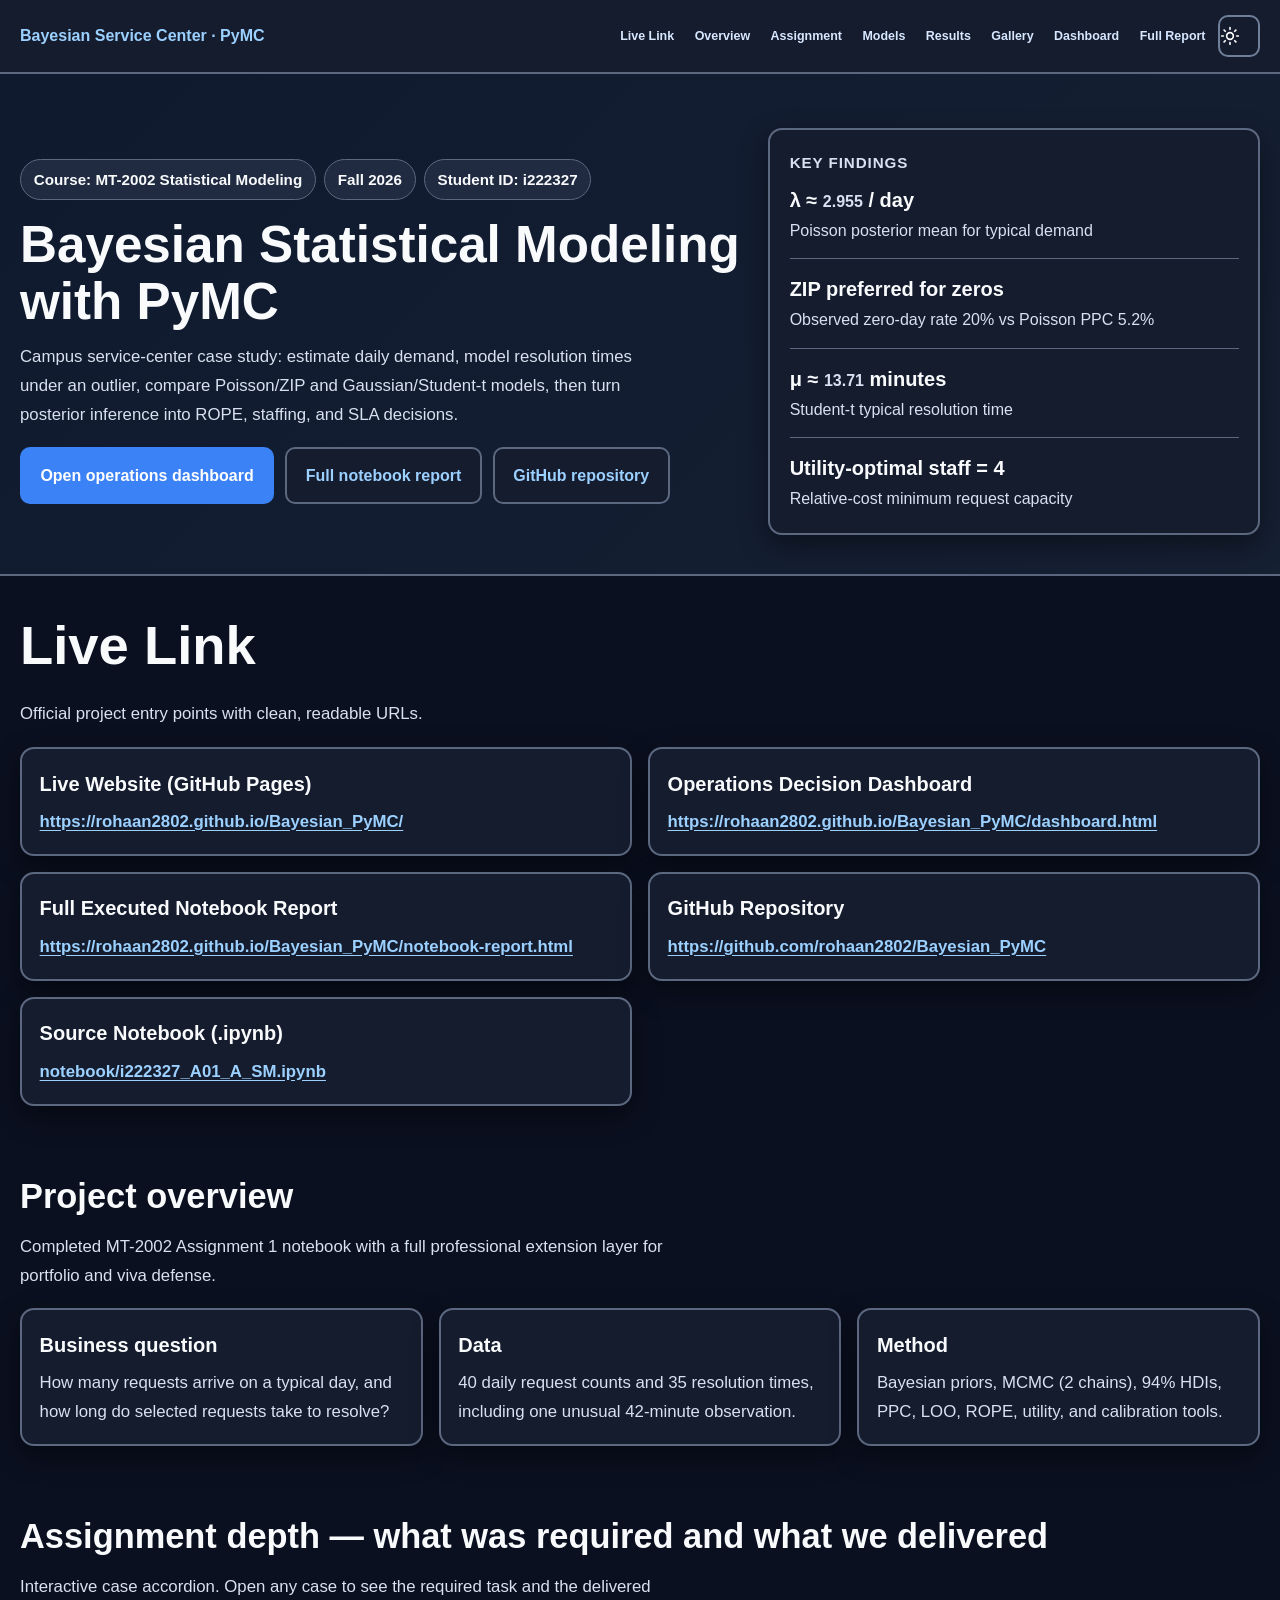
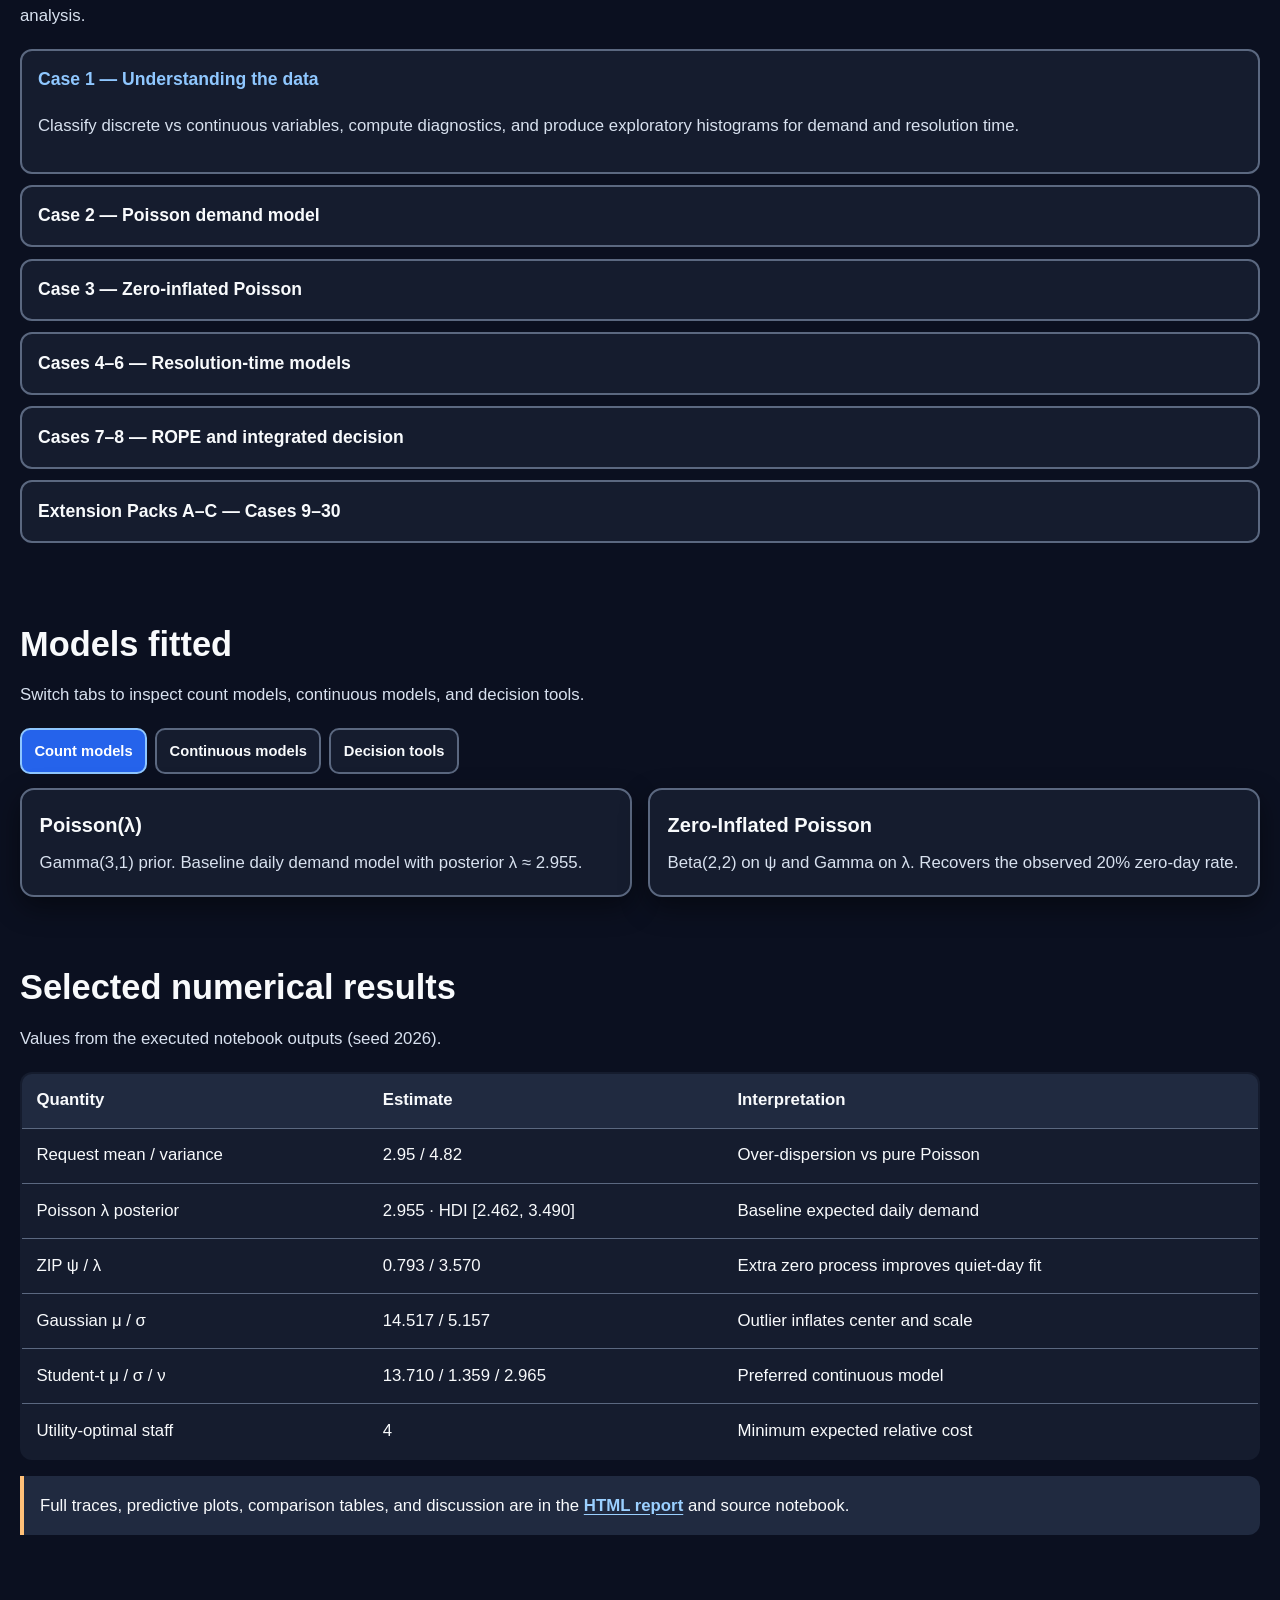
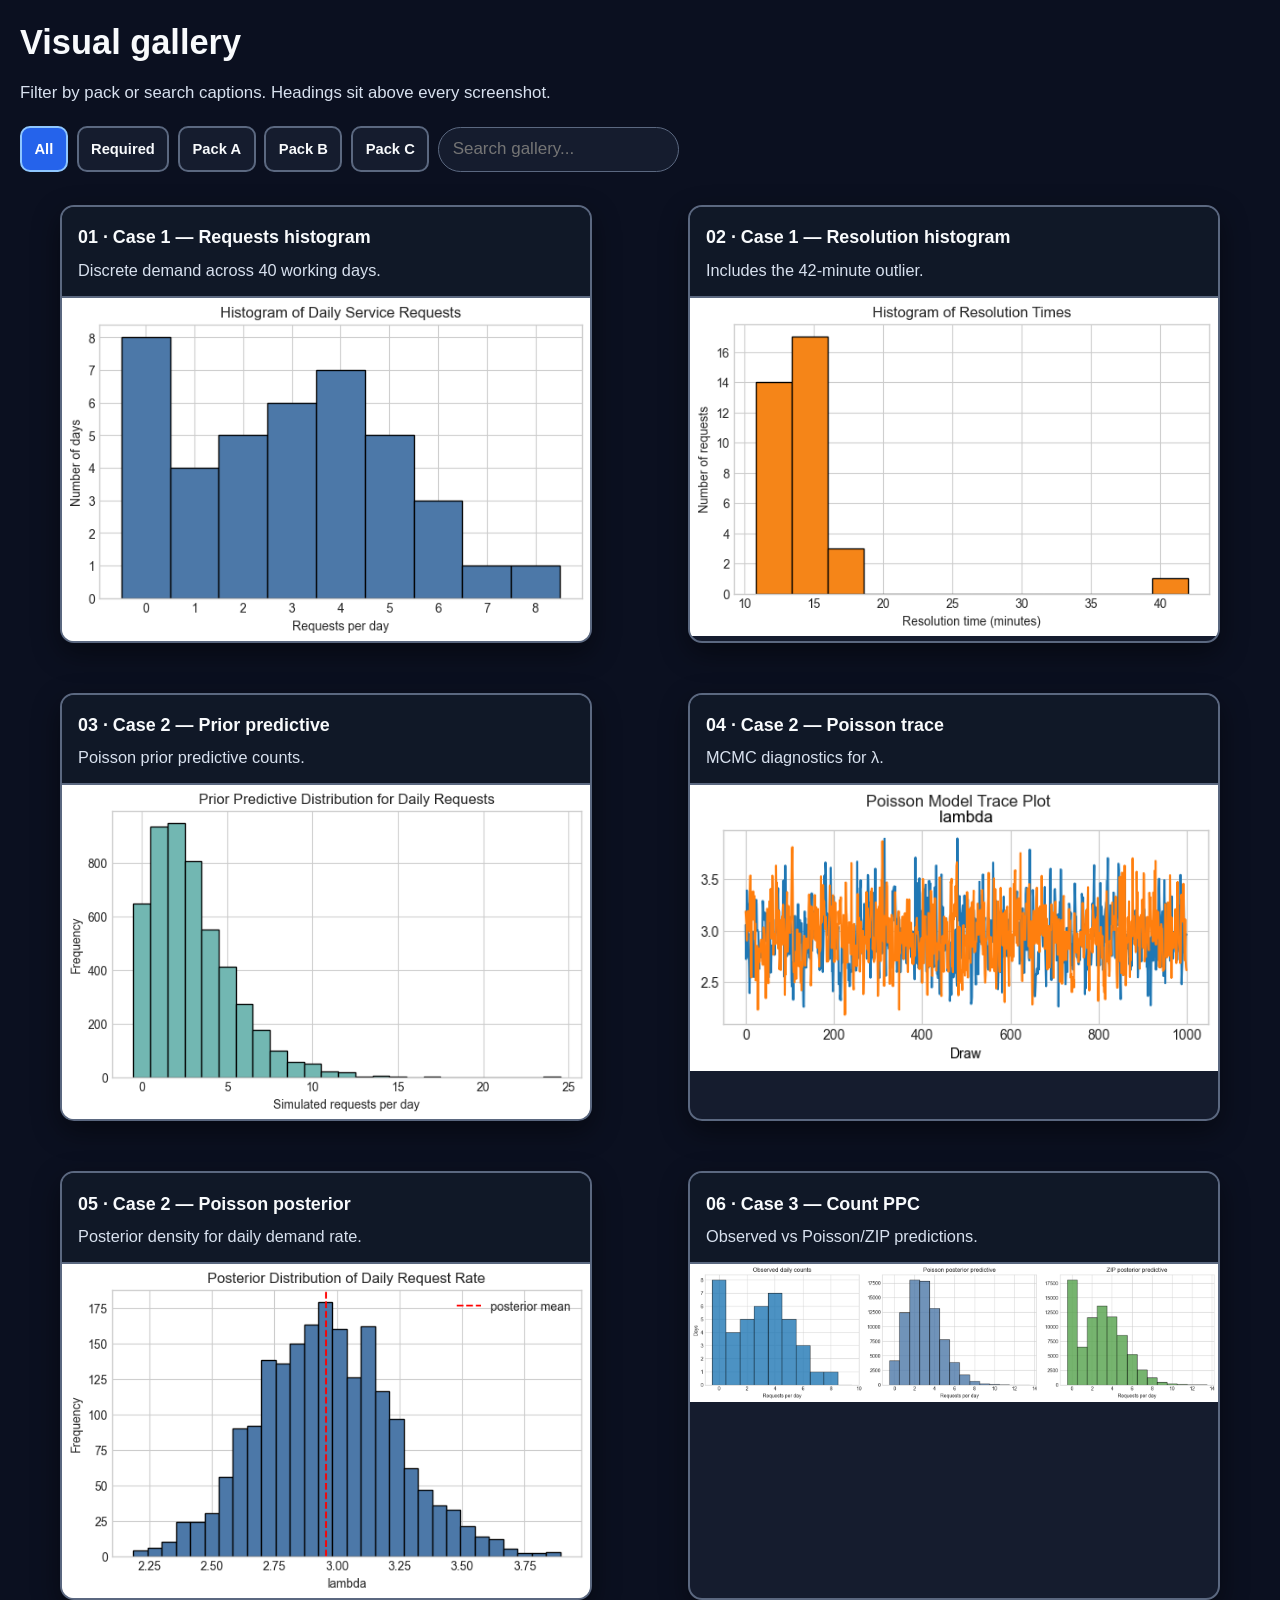
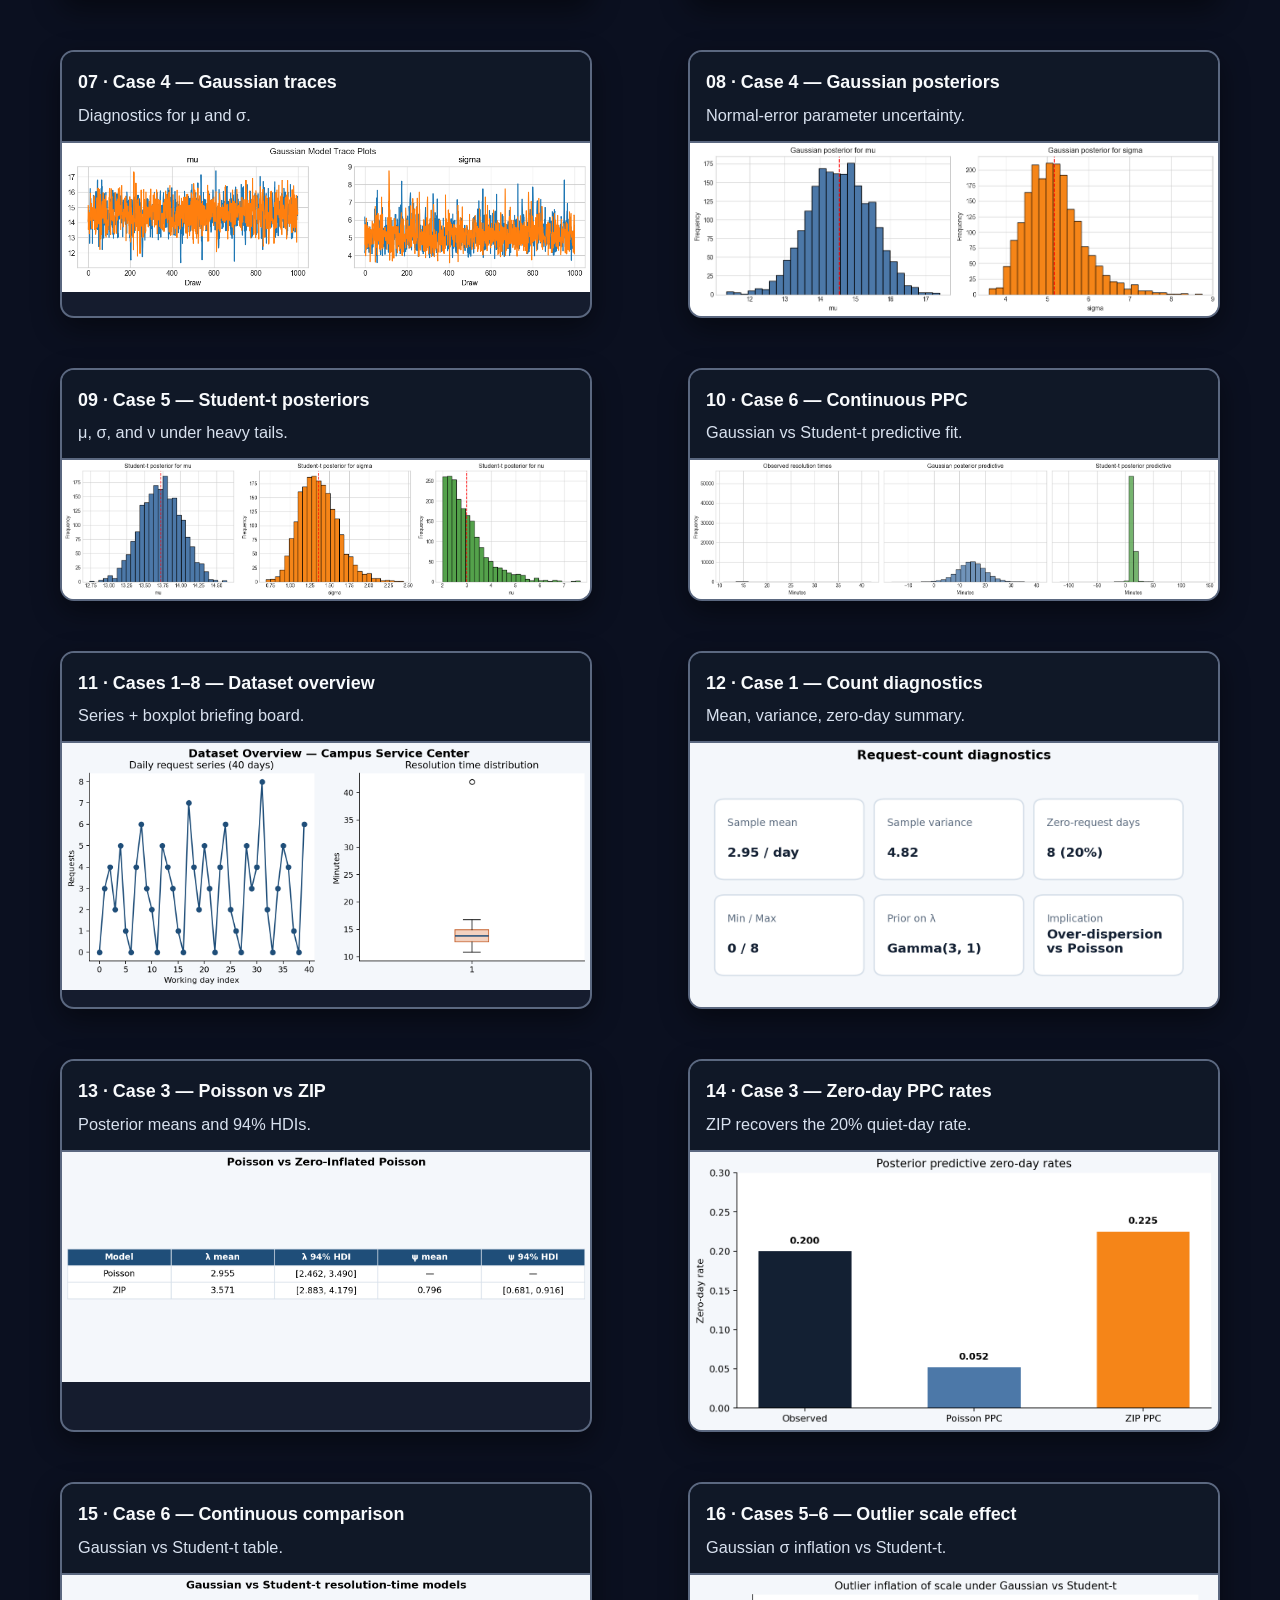
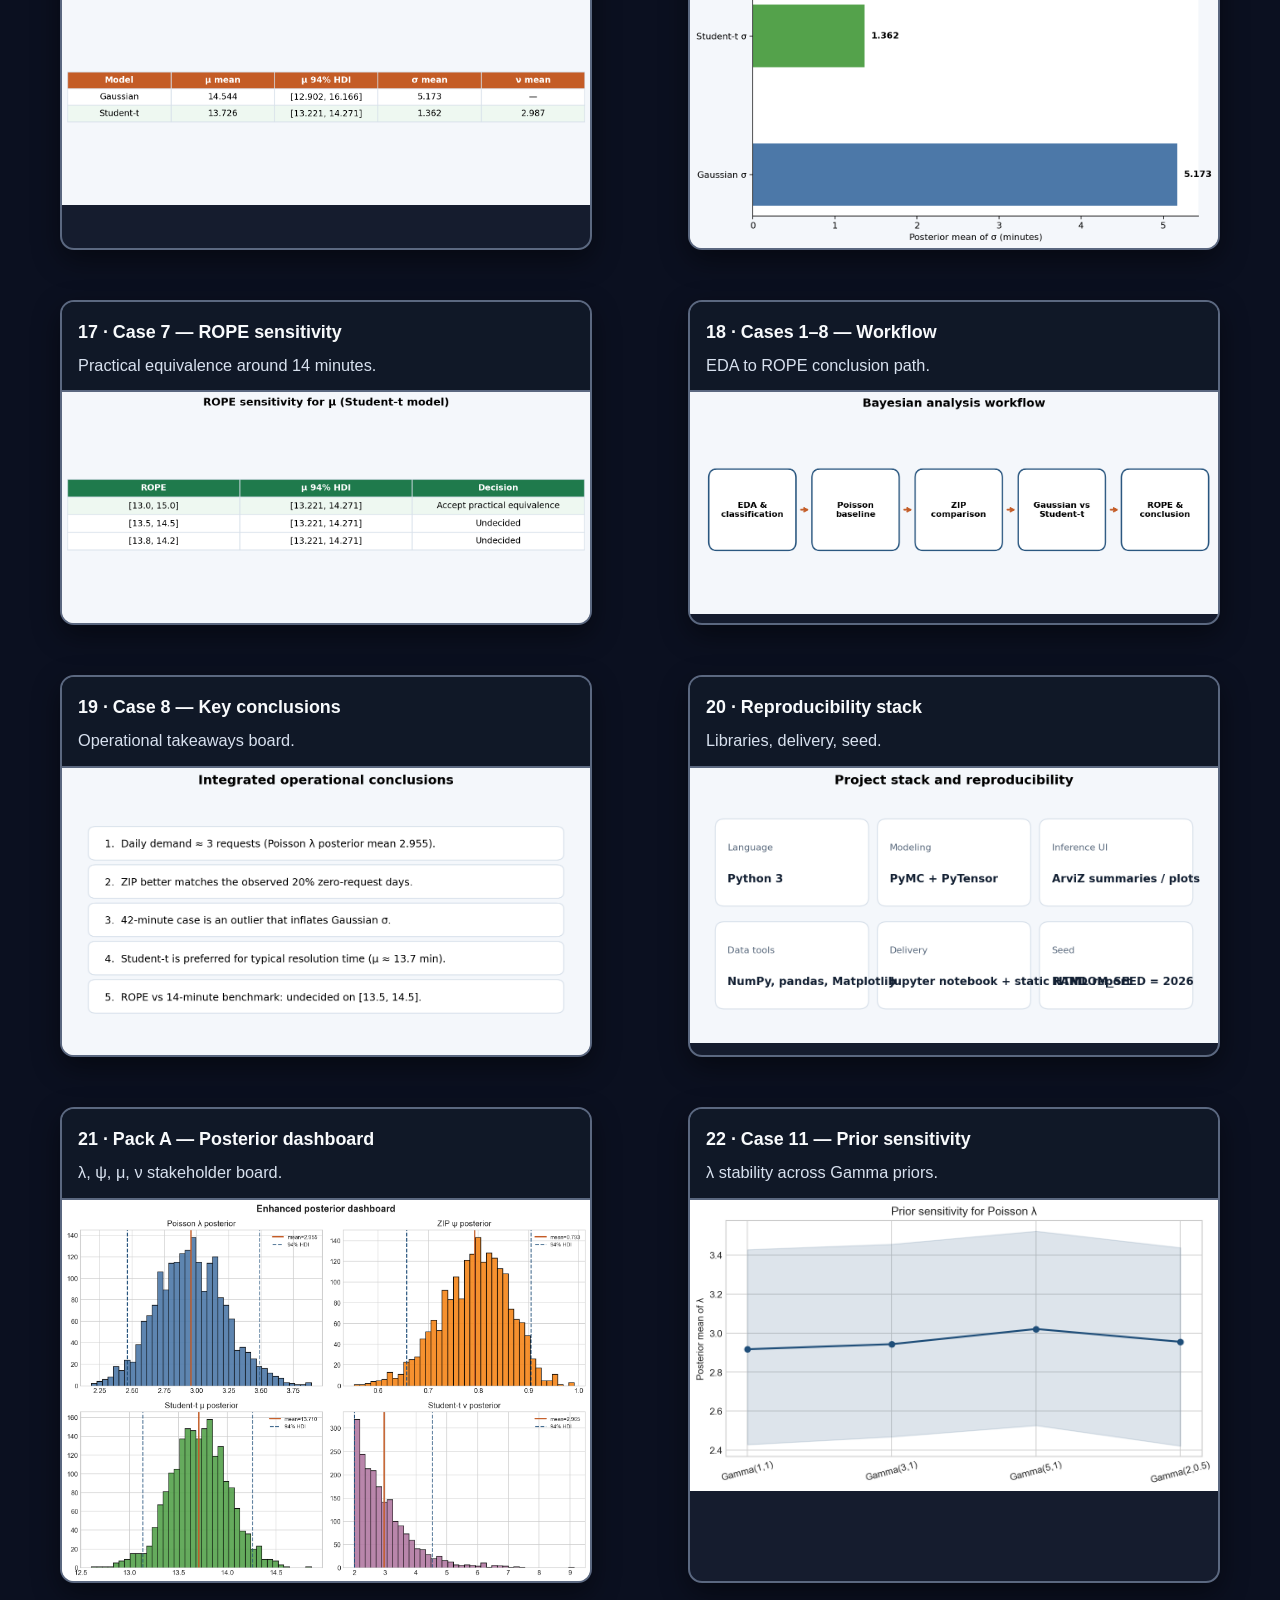
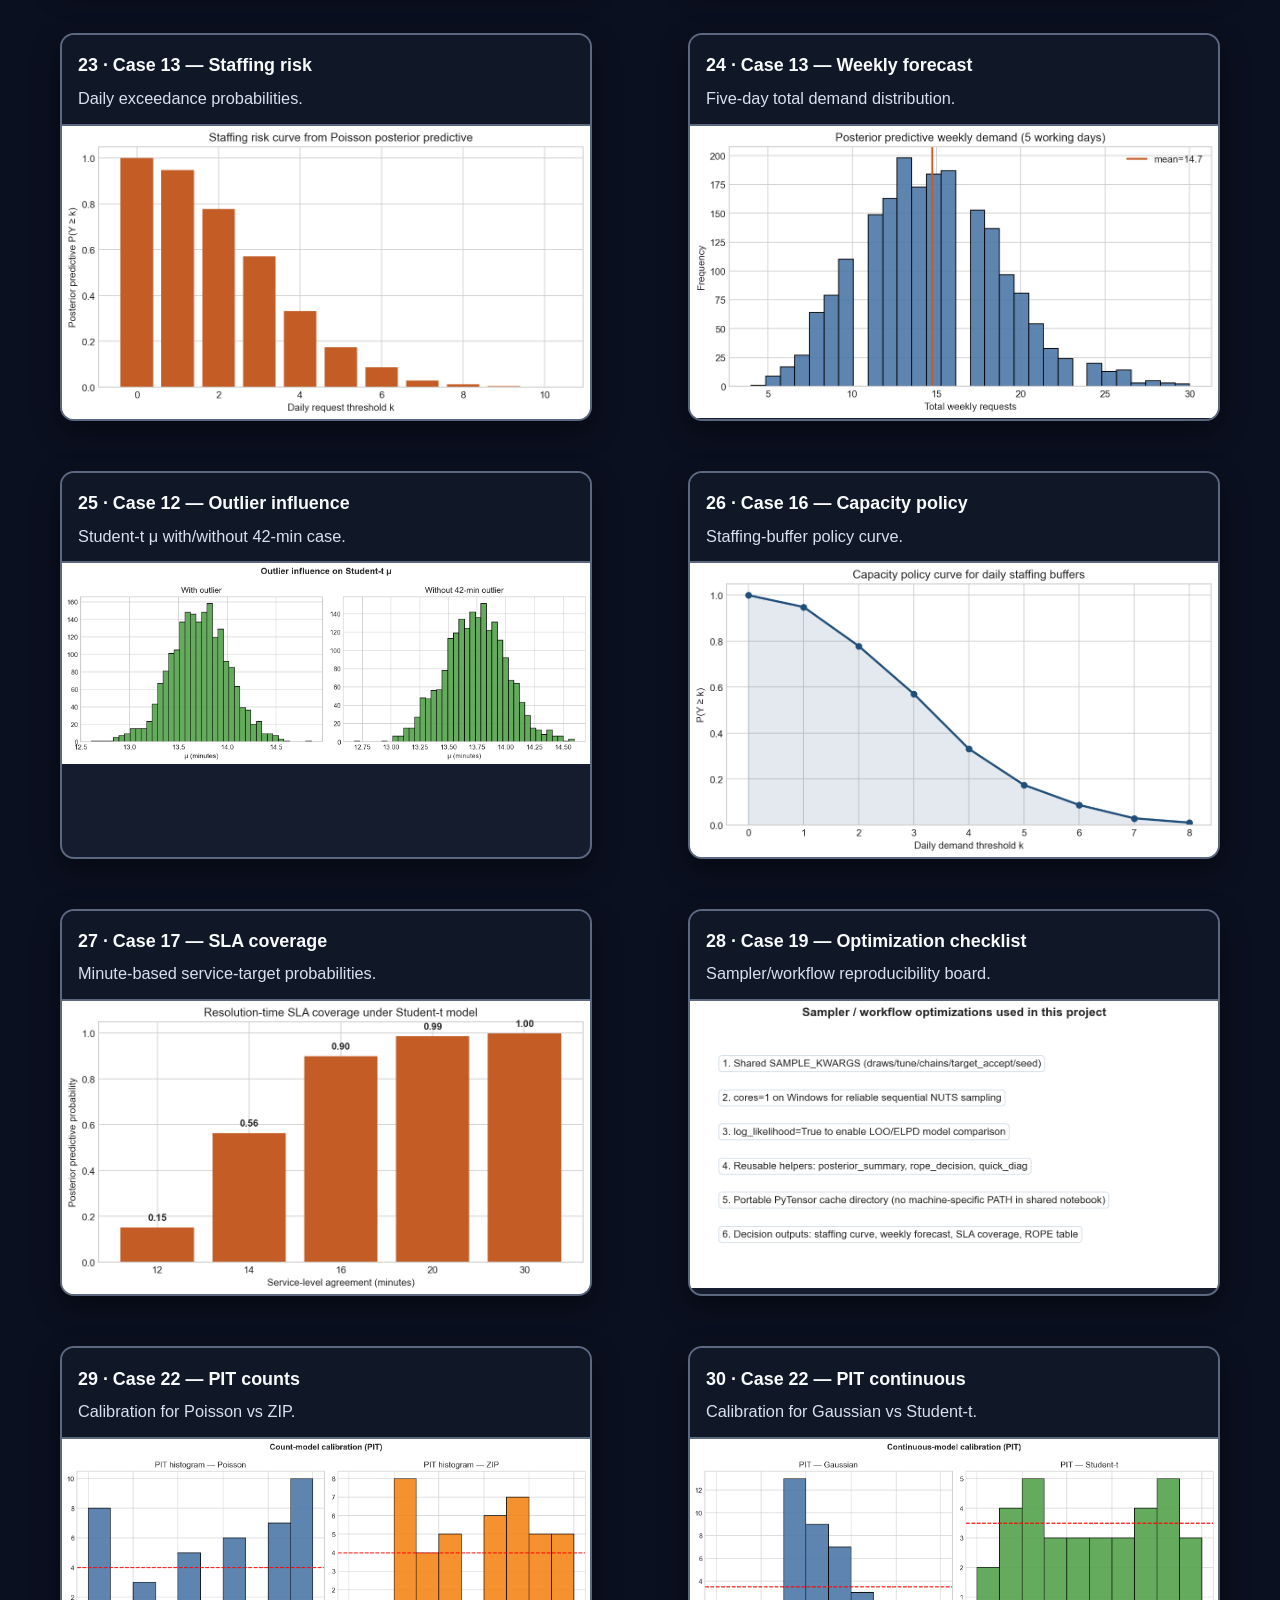
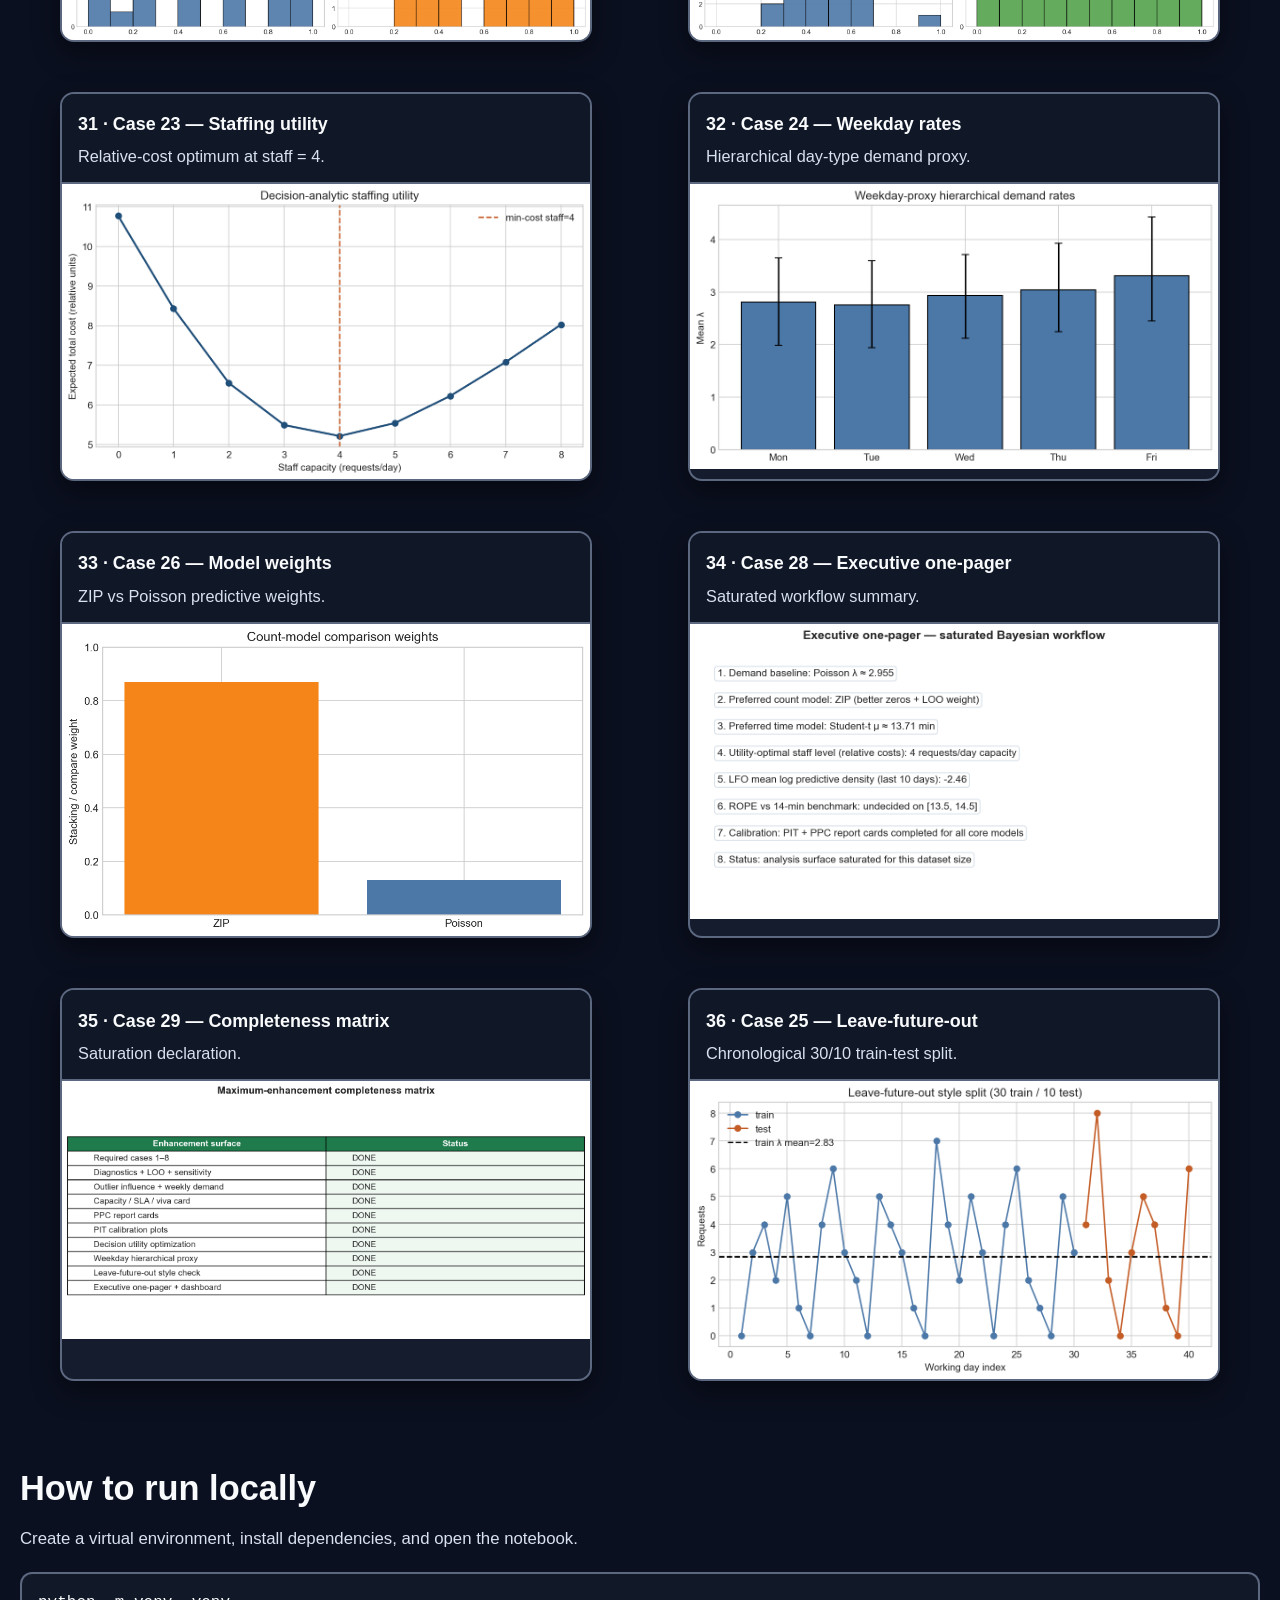
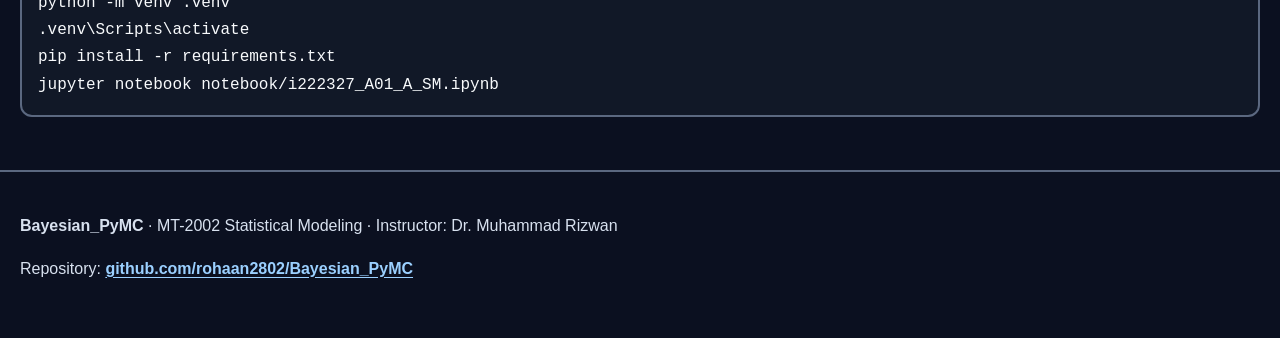
==== index.html @ 3bdfcaac "Make navigation responsive with icon theme toggle" ====
<!DOCTYPE html>
<html lang="en" data-theme="dark">
<head>
  <meta charset="UTF-8">
  <meta name="viewport" content="width=device-width, initial-scale=1">
  <title>Bayesian Campus Service Center Analysis | PyMC</title>
  <meta name="description" content="MT-2002 Assignment 1: Bayesian demand and resolution-time analysis for a campus service center using PyMC.">
  <link rel="stylesheet" href="assets/css/theme.css?v=7">
</head>
<body>
  <header class="topbar">
    <div class="wrap">
      <a class="brand" href="#top">Bayesian Service Center · PyMC</a>
      <nav class="nav" aria-label="Primary">
        <a href="#live-link">Live Link</a>
        <a href="#overview">Overview</a>
        <a href="#assignment">Assignment</a>
        <a href="#models">Models</a>
        <a href="#results">Results</a>
        <a href="#gallery">Gallery</a>
        <a href="dashboard.html">Dashboard</a>
        <a href="notebook-report.html">Full Report</a>
        <button class="theme-btn theme-icon-btn" type="button" data-theme-toggle aria-label="Switch theme" title="Switch theme" aria-pressed="false">
          <svg class="theme-icon theme-icon-sun" viewBox="0 0 24 24" aria-hidden="true"><circle cx="12" cy="12" r="4"></circle><path d="M12 2v2"></path><path d="M12 20v2"></path><path d="m4.93 4.93 1.41 1.41"></path><path d="m17.66 17.66 1.41 1.41"></path><path d="M2 12h2"></path><path d="M20 12h2"></path><path d="m6.34 17.66-1.41 1.41"></path><path d="m19.07 4.93-1.41 1.41"></path></svg>
          <svg class="theme-icon theme-icon-moon" viewBox="0 0 24 24" aria-hidden="true"><path d="M20.99 12.74A8.5 8.5 0 1 1 11.26 3.01 6.5 6.5 0 0 0 20.99 12.74Z"></path></svg>
        </button>
      </nav>
    </div>
  </header>

  <main id="top">
    <section class="hero">
      <div class="wrap hero-grid">
        <div class="reveal">
          <div class="kicker">
            <span class="chip">Course: MT-2002 Statistical Modeling</span>
            <span class="chip">Fall 2026</span>
            <span class="chip">Student ID: i222327</span>
          </div>
          <h1>Bayesian Statistical Modeling with PyMC</h1>
          <p class="lede">
            Campus service-center case study: estimate daily demand, model resolution times under an outlier,
            compare Poisson/ZIP and Gaussian/Student-t models, then turn posterior inference into ROPE,
            staffing, and SLA decisions.
          </p>
          <div class="actions">
            <a class="btn btn-primary" href="dashboard.html">Open operations dashboard</a>
            <a class="btn btn-secondary" href="notebook-report.html">Full notebook report</a>
            <a class="btn btn-secondary" href="https://github.com/rohaan2802/Bayesian_PyMC">GitHub repository</a>
          </div>
        </div>
        <aside class="panel float reveal" aria-label="Key findings">
          <h2 class="h3" style="text-transform:uppercase;letter-spacing:.06em;color:var(--muted);font-size:.95rem">Key findings</h2>
          <ul class="stat-list">
            <li><strong>λ ≈ <span data-count="2.955" data-decimals="3">2.955</span> / day</strong><span>Poisson posterior mean for typical demand</span></li>
            <li><strong>ZIP preferred for zeros</strong><span>Observed zero-day rate 20% vs Poisson PPC 5.2%</span></li>
            <li><strong>μ ≈ <span data-count="13.71" data-decimals="2">13.71</span> minutes</strong><span>Student-t typical resolution time</span></li>
            <li><strong>Utility-optimal staff = 4</strong><span>Relative-cost minimum request capacity</span></li>
          </ul>
        </aside>
      </div>
    </section>

    <section id="live-link">
      <div class="wrap reveal">
        <h2 style="font-size:clamp(2.4rem,5vw,3.4rem)">Live Link</h2>
        <p class="section-lead">Official project entry points with clean, readable URLs.</p>
        <div class="grid-2">
          <article class="card">
            <h3>Live Website (GitHub Pages)</h3>
            <p><a href="https://rohaan2802.github.io/Bayesian_PyMC/">https://rohaan2802.github.io/Bayesian_PyMC/</a></p>
          </article>
          <article class="card">
            <h3>Operations Decision Dashboard</h3>
            <p><a href="https://rohaan2802.github.io/Bayesian_PyMC/dashboard.html">https://rohaan2802.github.io/Bayesian_PyMC/dashboard.html</a></p>
          </article>
          <article class="card">
            <h3>Full Executed Notebook Report</h3>
            <p><a href="https://rohaan2802.github.io/Bayesian_PyMC/notebook-report.html">https://rohaan2802.github.io/Bayesian_PyMC/notebook-report.html</a></p>
          </article>
          <article class="card">
            <h3>GitHub Repository</h3>
            <p><a href="https://github.com/rohaan2802/Bayesian_PyMC">https://github.com/rohaan2802/Bayesian_PyMC</a></p>
          </article>
          <article class="card">
            <h3>Source Notebook (.ipynb)</h3>
            <p><a href="https://github.com/rohaan2802/Bayesian_PyMC/blob/main/notebook/i222327_A01_A_SM.ipynb">notebook/i222327_A01_A_SM.ipynb</a></p>
          </article>
        </div>
      </div>
    </section>

    <section id="overview">
      <div class="wrap reveal">
        <h2>Project overview</h2>
        <p class="section-lead">Completed MT-2002 Assignment 1 notebook with a full professional extension layer for portfolio and viva defense.</p>
        <div class="grid-3">
          <article class="card"><h3>Business question</h3><p>How many requests arrive on a typical day, and how long do selected requests take to resolve?</p></article>
          <article class="card"><h3>Data</h3><p>40 daily request counts and 35 resolution times, including one unusual 42-minute observation.</p></article>
          <article class="card"><h3>Method</h3><p>Bayesian priors, MCMC (2 chains), 94% HDIs, PPC, LOO, ROPE, utility, and calibration tools.</p></article>
        </div>
      </div>
    </section>

    <section id="assignment">
      <div class="wrap reveal">
        <h2>Assignment depth — what was required and what we delivered</h2>
        <p class="section-lead">Interactive case accordion. Open any case to see the required task and the delivered analysis.</p>
        <div class="accordion">
          <details open>
            <summary>Case 1 — Understanding the data</summary>
            <p>Classify discrete vs continuous variables, compute diagnostics, and produce exploratory histograms for demand and resolution time.</p>
          </details>
          <details>
            <summary>Case 2 — Poisson demand model</summary>
            <p>Specify Gamma prior for λ, check prior predictive distribution, sample posterior, report mean and 94% HDI.</p>
          </details>
          <details>
            <summary>Case 3 — Zero-inflated Poisson</summary>
            <p>Test whether zero-request days need a separate process; compare Poisson vs ZIP with PPC zero-day rates.</p>
          </details>
          <details>
            <summary>Cases 4–6 — Resolution-time models</summary>
            <p>Fit Gaussian and Student-t models, compare parameters and predictive fit, explain outlier influence of the 42-minute case.</p>
          </details>
          <details>
            <summary>Cases 7–8 — ROPE and integrated decision</summary>
            <p>Compare μ against a 14-minute operational benchmark using ROPE rules, then write a management-facing conclusion.</p>
          </details>
          <details>
            <summary>Extension Packs A–C — Cases 9–30</summary>
            <p>Diagnostics, LOO, sensitivity, influence, staffing/SLA tools, PIT calibration, utility optimization, hierarchical weekday proxy, leave-future-out check, and saturation board.</p>
          </details>
        </div>
      </div>
    </section>

    <section id="models">
      <div class="wrap reveal" data-tabs>
        <h2>Models fitted</h2>
        <p class="section-lead">Switch tabs to inspect count models, continuous models, and decision tools.</p>
        <div class="tabs">
          <button class="chip-btn active" type="button" data-tab="count">Count models</button>
          <button class="chip-btn" type="button" data-tab="cont">Continuous models</button>
          <button class="chip-btn" type="button" data-tab="decision">Decision tools</button>
        </div>
        <div class="tab-panel active" data-tab-panel="count">
          <div class="grid-2">
            <article class="card"><h3>Poisson(λ)</h3><p>Gamma(3,1) prior. Baseline daily demand model with posterior λ ≈ 2.955.</p></article>
            <article class="card"><h3>Zero-Inflated Poisson</h3><p>Beta(2,2) on ψ and Gamma on λ. Recovers the observed 20% zero-day rate.</p></article>
          </div>
        </div>
        <div class="tab-panel" data-tab-panel="cont">
          <div class="grid-2">
            <article class="card"><h3>Gaussian</h3><p>Sensitive to the 42-minute outlier; σ inflates to about 5.2 minutes.</p></article>
            <article class="card"><h3>Student-t</h3><p>Preferred model for typical time: μ ≈ 13.71, σ ≈ 1.36, ν ≈ 2.97.</p></article>
          </div>
        </div>
        <div class="tab-panel" data-tab-panel="decision">
          <div class="grid-2">
            <article class="card"><h3>ROPE</h3><p>Against 14 minutes, default ROPE [13.5, 14.5] remains undecided.</p></article>
            <article class="card"><h3>Utility & SLA</h3><p>Staff optimum = 4 under relative costs; SLA coverage curves for 12–30 minutes.</p></article>
          </div>
        </div>
      </div>
    </section>

    <section id="results">
      <div class="wrap reveal">
        <h2>Selected numerical results</h2>
        <p class="section-lead">Values from the executed notebook outputs (seed 2026).</p>
        <div style="overflow-x:auto">
          <table>
            <thead>
              <tr><th>Quantity</th><th>Estimate</th><th>Interpretation</th></tr>
            </thead>
            <tbody>
              <tr><td>Request mean / variance</td><td>2.95 / 4.82</td><td>Over-dispersion vs pure Poisson</td></tr>
              <tr><td>Poisson λ posterior</td><td>2.955 · HDI [2.462, 3.490]</td><td>Baseline expected daily demand</td></tr>
              <tr><td>ZIP ψ / λ</td><td>0.793 / 3.570</td><td>Extra zero process improves quiet-day fit</td></tr>
              <tr><td>Gaussian μ / σ</td><td>14.517 / 5.157</td><td>Outlier inflates center and scale</td></tr>
              <tr><td>Student-t μ / σ / ν</td><td>13.710 / 1.359 / 2.965</td><td>Preferred continuous model</td></tr>
              <tr><td>Utility-optimal staff</td><td>4</td><td>Minimum expected relative cost</td></tr>
            </tbody>
          </table>
        </div>
        <p class="note" style="margin-top:1rem">Full traces, predictive plots, comparison tables, and discussion are in the <a href="notebook-report.html">HTML report</a> and source notebook.</p>
      </div>
    </section>

    <section id="gallery">
      <div class="wrap reveal">
        <h2>Visual gallery</h2>
        <p class="section-lead">Filter by pack or search captions. Headings sit above every screenshot.</p>
        <div class="filters">
          <button class="chip-btn active" type="button" data-filter="all">All</button>
          <button class="chip-btn" type="button" data-filter="required">Required</button>
          <button class="chip-btn" type="button" data-filter="packa">Pack A</button>
          <button class="chip-btn" type="button" data-filter="packb">Pack B</button>
          <button class="chip-btn" type="button" data-filter="packc">Pack C</button>
          <input data-gallery-search type="search" placeholder="Search gallery..." style="min-width:min(100%,220px);border:1px solid var(--line);border-radius:999px;padding:.45rem .85rem;background:var(--bg-elev);color:var(--ink);font:inherit">
        </div>
        <div class="grid-2" id="gallery-grid">
          <figure class="shot" data-pack="required"><figcaption><strong>01 · Case 1 — Requests histogram</strong>Discrete demand across 40 working days.</figcaption><img src="docs/screenshots/01-requests-histogram.png" alt="Requests histogram" loading="lazy"></figure>
          <figure class="shot" data-pack="required"><figcaption><strong>02 · Case 1 — Resolution histogram</strong>Includes the 42-minute outlier.</figcaption><img src="docs/screenshots/02-resolution-histogram.png" alt="Resolution histogram" loading="lazy"></figure>
          <figure class="shot" data-pack="required"><figcaption><strong>03 · Case 2 — Prior predictive</strong>Poisson prior predictive counts.</figcaption><img src="docs/screenshots/03-prior-predictive-counts.png" alt="Prior predictive" loading="lazy"></figure>
          <figure class="shot" data-pack="required"><figcaption><strong>04 · Case 2 — Poisson trace</strong>MCMC diagnostics for λ.</figcaption><img src="docs/screenshots/04-poisson-trace.png" alt="Poisson trace" loading="lazy"></figure>
          <figure class="shot" data-pack="required"><figcaption><strong>05 · Case 2 — Poisson posterior</strong>Posterior density for daily demand rate.</figcaption><img src="docs/screenshots/05-poisson-posterior-lambda.png" alt="Poisson posterior" loading="lazy"></figure>
          <figure class="shot" data-pack="required"><figcaption><strong>06 · Case 3 — Count PPC</strong>Observed vs Poisson/ZIP predictions.</figcaption><img src="docs/screenshots/06-zip-ppc-compare.png" alt="Count PPC" loading="lazy"></figure>
          <figure class="shot" data-pack="required"><figcaption><strong>07 · Case 4 — Gaussian traces</strong>Diagnostics for μ and σ.</figcaption><img src="docs/screenshots/07-gaussian-trace.png" alt="Gaussian traces" loading="lazy"></figure>
          <figure class="shot" data-pack="required"><figcaption><strong>08 · Case 4 — Gaussian posteriors</strong>Normal-error parameter uncertainty.</figcaption><img src="docs/screenshots/08-gaussian-posteriors.png" alt="Gaussian posteriors" loading="lazy"></figure>
          <figure class="shot" data-pack="required"><figcaption><strong>09 · Case 5 — Student-t posteriors</strong>μ, σ, and ν under heavy tails.</figcaption><img src="docs/screenshots/09-student-t-posteriors.png" alt="Student-t posteriors" loading="lazy"></figure>
          <figure class="shot" data-pack="required"><figcaption><strong>10 · Case 6 — Continuous PPC</strong>Gaussian vs Student-t predictive fit.</figcaption><img src="docs/screenshots/10-continuous-ppc-compare.png" alt="Continuous PPC" loading="lazy"></figure>
          <figure class="shot" data-pack="required"><figcaption><strong>11 · Cases 1–8 — Dataset overview</strong>Series + boxplot briefing board.</figcaption><img src="docs/screenshots/11-dataset-overview.png" alt="Dataset overview" loading="lazy"></figure>
          <figure class="shot" data-pack="required"><figcaption><strong>12 · Case 1 — Count diagnostics</strong>Mean, variance, zero-day summary.</figcaption><img src="docs/screenshots/12-count-diagnostics-cards.png" alt="Count diagnostics" loading="lazy"></figure>
          <figure class="shot" data-pack="required"><figcaption><strong>13 · Case 3 — Poisson vs ZIP</strong>Posterior means and 94% HDIs.</figcaption><img src="docs/screenshots/13-poisson-vs-zip-table.png" alt="Poisson vs ZIP" loading="lazy"></figure>
          <figure class="shot" data-pack="required"><figcaption><strong>14 · Case 3 — Zero-day PPC rates</strong>ZIP recovers the 20% quiet-day rate.</figcaption><img src="docs/screenshots/14-zero-day-ppc-rates.png" alt="Zero-day rates" loading="lazy"></figure>
          <figure class="shot" data-pack="required"><figcaption><strong>15 · Case 6 — Continuous comparison</strong>Gaussian vs Student-t table.</figcaption><img src="docs/screenshots/15-gaussian-vs-studentt-table.png" alt="Continuous comparison" loading="lazy"></figure>
          <figure class="shot" data-pack="required"><figcaption><strong>16 · Cases 5–6 — Outlier scale effect</strong>Gaussian σ inflation vs Student-t.</figcaption><img src="docs/screenshots/16-outlier-scale-effect.png" alt="Outlier scale" loading="lazy"></figure>
          <figure class="shot" data-pack="required"><figcaption><strong>17 · Case 7 — ROPE sensitivity</strong>Practical equivalence around 14 minutes.</figcaption><img src="docs/screenshots/17-rope-sensitivity-table.png" alt="ROPE" loading="lazy"></figure>
          <figure class="shot" data-pack="required"><figcaption><strong>18 · Cases 1–8 — Workflow</strong>EDA to ROPE conclusion path.</figcaption><img src="docs/screenshots/18-analysis-workflow.png" alt="Workflow" loading="lazy"></figure>
          <figure class="shot" data-pack="required"><figcaption><strong>19 · Case 8 — Key conclusions</strong>Operational takeaways board.</figcaption><img src="docs/screenshots/19-key-conclusions.png" alt="Conclusions" loading="lazy"></figure>
          <figure class="shot" data-pack="required"><figcaption><strong>20 · Reproducibility stack</strong>Libraries, delivery, seed.</figcaption><img src="docs/screenshots/20-stack-reproducibility.png" alt="Stack" loading="lazy"></figure>
          <figure class="shot" data-pack="packa"><figcaption><strong>21 · Pack A — Posterior dashboard</strong>λ, ψ, μ, ν stakeholder board.</figcaption><img src="docs/screenshots/21-enhanced-posterior-dashboard.png" alt="Dashboard" loading="lazy"></figure>
          <figure class="shot" data-pack="packa"><figcaption><strong>22 · Case 11 — Prior sensitivity</strong>λ stability across Gamma priors.</figcaption><img src="docs/screenshots/22-prior-sensitivity-lambda.png" alt="Prior sensitivity" loading="lazy"></figure>
          <figure class="shot" data-pack="packa"><figcaption><strong>23 · Case 13 — Staffing risk</strong>Daily exceedance probabilities.</figcaption><img src="docs/screenshots/23-staffing-risk-curve.png" alt="Staffing risk" loading="lazy"></figure>
          <figure class="shot" data-pack="packa"><figcaption><strong>24 · Case 13 — Weekly forecast</strong>Five-day total demand distribution.</figcaption><img src="docs/screenshots/24-weekly-demand-forecast.png" alt="Weekly forecast" loading="lazy"></figure>
          <figure class="shot" data-pack="packa"><figcaption><strong>25 · Case 12 — Outlier influence</strong>Student-t μ with/without 42-min case.</figcaption><img src="docs/screenshots/25-outlier-influence-mu.png" alt="Outlier influence" loading="lazy"></figure>
          <figure class="shot" data-pack="packb"><figcaption><strong>26 · Case 16 — Capacity policy</strong>Staffing-buffer policy curve.</figcaption><img src="docs/screenshots/26-capacity-policy-curve.png" alt="Capacity policy" loading="lazy"></figure>
          <figure class="shot" data-pack="packb"><figcaption><strong>27 · Case 17 — SLA coverage</strong>Minute-based service-target probabilities.</figcaption><img src="docs/screenshots/27-resolution-sla-coverage.png" alt="SLA coverage" loading="lazy"></figure>
          <figure class="shot" data-pack="packb"><figcaption><strong>28 · Case 19 — Optimization checklist</strong>Sampler/workflow reproducibility board.</figcaption><img src="docs/screenshots/28-optimization-checklist.png" alt="Optimization" loading="lazy"></figure>
          <figure class="shot" data-pack="packc"><figcaption><strong>29 · Case 22 — PIT counts</strong>Calibration for Poisson vs ZIP.</figcaption><img src="docs/screenshots/29-pit-count-models.png" alt="PIT counts" loading="lazy"></figure>
          <figure class="shot" data-pack="packc"><figcaption><strong>30 · Case 22 — PIT continuous</strong>Calibration for Gaussian vs Student-t.</figcaption><img src="docs/screenshots/30-pit-continuous-models.png" alt="PIT continuous" loading="lazy"></figure>
          <figure class="shot" data-pack="packc"><figcaption><strong>31 · Case 23 — Staffing utility</strong>Relative-cost optimum at staff = 4.</figcaption><img src="docs/screenshots/31-staffing-utility-curve.png" alt="Utility" loading="lazy"></figure>
          <figure class="shot" data-pack="packc"><figcaption><strong>32 · Case 24 — Weekday rates</strong>Hierarchical day-type demand proxy.</figcaption><img src="docs/screenshots/32-weekday-hierarchical-rates.png" alt="Weekday" loading="lazy"></figure>
          <figure class="shot" data-pack="packc"><figcaption><strong>33 · Case 26 — Model weights</strong>ZIP vs Poisson predictive weights.</figcaption><img src="docs/screenshots/33-model-comparison-weights.png" alt="Weights" loading="lazy"></figure>
          <figure class="shot" data-pack="packc"><figcaption><strong>34 · Case 28 — Executive one-pager</strong>Saturated workflow summary.</figcaption><img src="docs/screenshots/34-executive-one-pager.png" alt="Executive" loading="lazy"></figure>
          <figure class="shot" data-pack="packc"><figcaption><strong>35 · Case 29 — Completeness matrix</strong>Saturation declaration.</figcaption><img src="docs/screenshots/35-completeness-matrix.png" alt="Completeness" loading="lazy"></figure>
          <figure class="shot" data-pack="packc"><figcaption><strong>36 · Case 25 — Leave-future-out</strong>Chronological 30/10 train-test split.</figcaption><img src="docs/screenshots/36-leave-future-out-split.png" alt="LFO" loading="lazy"></figure>
        </div>
      </div>
    </section>

    <section>
      <div class="wrap reveal">
        <h2>How to run locally</h2>
        <p class="section-lead">Create a virtual environment, install dependencies, and open the notebook.</p>
        <pre>python -m venv .venv
.venv\Scripts\activate
pip install -r requirements.txt
jupyter notebook notebook/i222327_A01_A_SM.ipynb</pre>
      </div>
    </section>
  </main>

  <footer class="footer">
    <div class="wrap">
      <p><strong>Bayesian_PyMC</strong> · MT-2002 Statistical Modeling · Instructor: Dr. Muhammad Rizwan</p>
      <p>Repository: <a href="https://github.com/rohaan2802/Bayesian_PyMC">github.com/rohaan2802/Bayesian_PyMC</a></p>
    </div>
  </footer>
  <script src="assets/js/site.js?v=7"></script>
</body>
</html>
---- assets/css/theme.css ----
/* Standard system fonts + high-contrast light/dark themes */

:root {
  --font-sans: "Segoe UI", Tahoma, Arial, Helvetica, sans-serif;
  --font-display: "Segoe UI", Tahoma, Arial, Helvetica, sans-serif;
  --font-mono: Consolas, "Courier New", monospace;

  --fs-body: 1.0625rem;
  --fs-small: 0.95rem;
  --fs-h1: clamp(2.25rem, 4vw, 3.35rem);
  --fs-h2: clamp(1.65rem, 3vw, 2.15rem);
  --fs-h3: 1.25rem;
  --radius: 14px;
  --shadow: 0 8px 24px rgba(0, 0, 0, 0.08);
  --ease: ease;
  --max: 1240px;

  /* Light - high contrast */
  --bg: #ffffff;
  --bg-elev: #ffffff;
  --ink: #111827;
  --muted: #374151;
  --line: #d1d5db;
  --accent: #1d4ed8;
  --accent-2: #b45309;
  --ok: #047857;
  --chip: #f3f4f6;
  --hero-a: #eff6ff;
  --hero-b: #fff7ed;
  --code-bg: #f3f4f6;
  --nav: #1f2937;
  --caption-bg: #f9fafb;
  --img-bg: #f3f4f6;
}

html[data-theme="dark"] {
  /* Dark - strong contrast, no washed text */
  --bg: #0b1020;
  --bg-elev: #151c2e;
  --ink: #f8fafc;
  --muted: #d8e1ef;
  --line: #5b6880;
  --accent: #8fc7ff;
  --accent-2: #ffc078;
  --ok: #6ee7b7;
  --chip: #202a40;
  --hero-a: #101a2f;
  --hero-b: #162033;
  --code-bg: #111827;
  --nav: #f1f5f9;
  --caption-bg: #101827;
  --img-bg: #eef2f7;
  --shadow: 0 10px 28px rgba(0, 0, 0, 0.45);
}

* { box-sizing: border-box; }
html { scroll-behavior: smooth; }

body {
  margin: 0;
  font-family: var(--font-sans);
  font-size: var(--fs-body);
  line-height: 1.7;
  color: var(--ink);
  background: var(--bg);
  overflow-x: hidden;
  transition: background 0.25s ease, color 0.25s ease;
}

img { max-width: 100%; height: auto; display: block; }
a {
  color: var(--accent);
  text-underline-offset: 3px;
  font-weight: 600;
  overflow-wrap: anywhere;
}
a:hover { color: var(--accent-2); }

.wrap { width: min(100% - 2rem, var(--max)); margin-inline: auto; }

.topbar {
  position: sticky;
  top: 0;
  z-index: 50;
  background: var(--bg-elev);
  border-bottom: 2px solid var(--line);
}
.topbar .wrap {
  min-height: 72px;
  display: flex;
  align-items: center;
  justify-content: space-between;
  gap: 1rem;
}
.brand {
  font-family: var(--font-display);
  font-weight: 800;
  font-size: 1rem;
  color: var(--ink);
  text-decoration: none;
  flex: 0 0 auto;
  white-space: nowrap;
}
.nav {
  display: flex;
  flex-wrap: nowrap;
  gap: 0.28rem;
  align-items: center;
  justify-content: flex-end;
  min-width: 0;
  overflow-x: auto;
  overflow-y: hidden;
  scrollbar-width: thin;
  -webkit-overflow-scrolling: touch;
}
.nav::-webkit-scrollbar { height: 6px; }
.nav::-webkit-scrollbar-thumb { background: var(--line); border-radius: 999px; }
.nav a {
  color: var(--muted);
  text-decoration: none;
  font-size: clamp(0.78rem, 0.8vw, 0.9rem);
  font-weight: 750;
  line-height: 1;
  white-space: nowrap;
  border-radius: 10px;
  padding: 0.56rem 0.5rem;
}
.nav a:hover {
  color: var(--ink);
  background: var(--chip);
}

html[data-theme="dark"] .nav a {
  color: #d7e7ff;
}

html[data-theme="dark"] .nav a:hover {
  color: #ffffff;
  background: #202a40;
}

.theme-btn,
.chip-btn {
  border: 2px solid var(--line);
  background: var(--bg-elev);
  color: var(--ink);
  border-radius: 10px;
  padding: 0.52rem 0.78rem;
  font: inherit;
  font-size: 0.92rem;
  font-weight: 700;
  cursor: pointer;
  white-space: nowrap;
}
.theme-icon-btn {
  flex: 0 0 auto;
  width: 42px;
  height: 42px;
  padding: 0;
}
.theme-icon {
  width: 20px;
  height: 20px;
  display: block;
  fill: none;
  stroke: currentColor;
  stroke-width: 2;
  stroke-linecap: round;
  stroke-linejoin: round;
}
html[data-theme="dark"] .theme-icon-moon,
html[data-theme="light"] .theme-icon-sun { display: none; }
.theme-btn:hover,
.chip-btn:hover { border-color: var(--accent); }
.chip-btn.active {
  background: var(--accent);
  color: #ffffff;
  border-color: var(--accent);
}
html[data-theme="dark"] .chip-btn.active {
  background: #2563eb;
  color: #ffffff;
}

.hero {
  padding: 3.4rem 0 2.4rem;
  background:
    linear-gradient(135deg, var(--hero-a), var(--hero-b));
  border-bottom: 2px solid var(--line);
}
.hero-grid {
  display: grid;
  grid-template-columns: 1.25fr 0.85fr;
  gap: 1.6rem;
  align-items: center;
}
.kicker {
  display: flex;
  flex-wrap: wrap;
  gap: 0.5rem;
  margin-bottom: 1rem;
}
.chip {
  background: var(--chip);
  border: 1px solid var(--line);
  color: var(--ink);
  border-radius: 999px;
  padding: 0.4rem 0.8rem;
  font-size: var(--fs-small);
  font-weight: 600;
}

h1, .h1 {
  font-family: var(--font-display);
  font-size: var(--fs-h1);
  line-height: 1.12;
  margin: 0 0 0.8rem;
  color: var(--ink);
  font-weight: 800;
}
h2, .h2 {
  font-family: var(--font-display);
  font-size: var(--fs-h2);
  margin: 0 0 0.5rem;
  color: var(--ink);
}
h3, .h3 {
  font-size: var(--fs-h3);
  margin: 0 0 0.45rem;
  font-weight: 700;
  color: var(--ink);
}

.lede,
.section-lead {
  color: var(--muted);
  margin: 0 0 1.15rem;
  max-width: 70ch;
  font-size: 1.05rem;
}

.actions { display: flex; flex-wrap: wrap; gap: 0.7rem; }
.btn {
  display: inline-flex;
  align-items: center;
  justify-content: center;
  border-radius: 10px;
  padding: 0.8rem 1.15rem;
  font-weight: 700;
  font-size: 1rem;
  text-decoration: none;
  border: 2px solid transparent;
}
.btn-primary {
  background: #1d4ed8;
  color: #ffffff;
}
.btn-primary:hover { background: #1e40af; color: #ffffff; }
html[data-theme="dark"] .btn-primary {
  background: #3b82f6;
  color: #ffffff;
}
.btn-secondary {
  background: var(--bg-elev);
  border-color: var(--line);
  color: var(--ink);
}
.btn-secondary:hover { border-color: var(--accent); color: var(--accent); }

.panel,
.card,
.shot {
  background: var(--bg-elev);
  border: 2px solid var(--line);
  border-radius: var(--radius);
  box-shadow: var(--shadow);
}
.panel { padding: 1.2rem; }
.card { padding: 1.1rem; }
.card,
.panel,
.shot,
td,
th,
pre {
  min-width: 0;
  overflow-wrap: anywhere;
}
.card p { margin: 0; color: var(--muted); font-size: 1.05rem; }

html[data-theme="dark"] .panel,
html[data-theme="dark"] .card,
html[data-theme="dark"] .shot,
html[data-theme="dark"] .theme-btn,
html[data-theme="dark"] .chip-btn,
html[data-theme="dark"] .btn-secondary,
html[data-theme="dark"] .filters input[type="search"] {
  background: #151c2e;
}

html[data-theme="dark"] a {
  color: #9bd0ff;
}

html[data-theme="dark"] a:hover {
  color: #ffd19a;
}

html[data-theme="dark"] .theme-btn {
  color: #ffffff;
  border-color: #71809a;
}

.stat-list { list-style: none; margin: 0; padding: 0; display: grid; gap: 0.8rem; }
.stat-list li {
  padding-bottom: 0.8rem;
  border-bottom: 1px solid var(--line);
}
.stat-list li:last-child { border-bottom: 0; padding-bottom: 0; }
.stat-list strong {
  display: block;
  font-size: 1.25rem;
  color: var(--ink);
}
.stat-list span {
  color: var(--muted);
  font-size: 1rem;
}

section { padding: 1.5rem 0 2.3rem; }
.grid-2, .grid-3, .kpi { display: grid; gap: 1rem; min-width: 0; }
.grid-2 { grid-template-columns: repeat(2, minmax(0, 1fr)); }
.grid-3 { grid-template-columns: repeat(3, minmax(0, 1fr)); }
.kpi { grid-template-columns: repeat(4, minmax(0, 1fr)); }
.kpi .card strong {
  display: block;
  margin-top: 0.35rem;
  font-size: clamp(1.5rem, 2.5vw, 2rem);
  font-family: var(--font-display);
  color: var(--ink);
}

.filters { display: flex; flex-wrap: wrap; gap: 0.55rem; margin-bottom: 1rem; align-items: center; }
.filters input[type="search"] {
  min-width: min(100%, 240px);
  border: 2px solid var(--line);
  border-radius: 10px;
  padding: 0.5rem 0.85rem;
  background: var(--bg-elev);
  color: var(--ink);
  font: inherit;
  font-size: 1rem;
}

.shot { overflow: hidden; }
.shot figcaption {
  padding: 0.95rem 1rem 0.7rem;
  border-bottom: 2px solid var(--line);
  background: var(--caption-bg);
  color: var(--muted);
  font-size: 1.02rem;
}
.shot figcaption strong {
  display: block;
  color: var(--ink);
  margin-bottom: 0.25rem;
  font-size: 1.12rem;
}
.shot img {
  display: block;
  width: 100%;
  height: auto;
  max-height: 520px;
  object-fit: contain;
  background: var(--img-bg);
}

.accordion details {
  background: var(--bg-elev);
  border: 2px solid var(--line);
  border-radius: 12px;
  padding: 0.9rem 1rem;
  margin-bottom: 0.7rem;
}
.accordion summary {
  cursor: pointer;
  font-weight: 700;
  font-size: 1.1rem;
  color: var(--ink);
  list-style: none;
}
.accordion summary::-webkit-details-marker { display: none; }
.accordion details[open] summary {
  color: var(--accent);
  margin-bottom: 0.55rem;
}
.accordion p,
.accordion li {
  color: var(--muted);
  font-size: 1.05rem;
}

.tabs { display: flex; flex-wrap: wrap; gap: 0.5rem; margin-bottom: 0.9rem; }
.tab-panel { display: none; }
.tab-panel.active { display: block; }

table {
  width: 100%;
  border-collapse: collapse;
  background: var(--bg-elev);
  border: 2px solid var(--line);
  border-radius: 12px;
  overflow: hidden;
}
th, td {
  padding: 0.8rem 0.9rem;
  border-bottom: 1px solid var(--line);
  text-align: left;
  vertical-align: top;
  font-size: 1.05rem;
  color: var(--ink);
}
th {
  background: var(--chip);
  font-weight: 700;
}
tr:last-child td { border-bottom: 0; }

.note {
  border-left: 4px solid var(--accent-2);
  background: var(--chip);
  padding: 0.95rem 1rem;
  border-radius: 0 12px 12px 0;
  color: var(--ink);
  font-size: 1.05rem;
}

pre, code {
  font-family: var(--font-mono);
  font-size: 1rem;
  color: var(--ink);
}
pre {
  background: var(--code-bg);
  border: 2px solid var(--line);
  border-radius: 12px;
  padding: 1rem;
  overflow: auto;
  white-space: pre-wrap;
  word-break: break-word;
}

/* Reveal class kept for layout hooks — content always fully visible */
.reveal {
  opacity: 1;
  transform: none;
}

.footer {
  border-top: 2px solid var(--line);
  padding: 1.5rem 0 2.5rem;
  color: var(--muted);
  font-size: 1rem;
}

.nb-theme-toolbar {
  position: sticky;
  top: 0;
  z-index: 100;
  display: flex;
  gap: 0.6rem;
  align-items: center;
  justify-content: flex-start;
  padding: 0.75rem 1rem;
  background: var(--bg-elev);
  border-bottom: 2px solid var(--line);
  color: var(--ink);
}
.nb-theme-toolbar > div {
  display: flex;
  flex-wrap: wrap;
  gap: 0.65rem;
}
.nb-theme-toolbar a {
  display: inline-flex;
  align-items: center;
  justify-content: center;
  min-height: 42px;
  padding: 0.55rem 0.9rem;
  border: 2px solid var(--line);
  border-radius: 10px;
  background: var(--bg-elev) !important;
  color: var(--ink) !important;
  font-weight: 700;
  text-decoration: none;
  font-size: 1rem;
}
.nb-theme-toolbar a:hover {
  border-color: var(--accent);
  color: var(--accent) !important;
}

html[data-theme="dark"] .nb-theme-toolbar a {
  background: #151c2e !important;
  color: #ffffff !important;
  border-color: #71809a !important;
}

@media (max-width: 1100px) {
  .topbar .wrap {
    flex-direction: row;
    padding: 0.7rem 0;
  }
  .nav {
    flex-wrap: nowrap;
    justify-content: flex-end;
  }
}

@media (max-width: 960px) {
  .hero-grid, .grid-3, .kpi { grid-template-columns: 1fr 1fr; }
  .hero-grid { align-items: start; }
}
@media (max-width: 720px) {
  .hero-grid, .grid-2, .grid-3, .kpi { grid-template-columns: 1fr; }
  .wrap { width: min(100% - 1.2rem, var(--max)); }
  .topbar .wrap {
    width: min(100% - 0.8rem, var(--max));
    gap: 0.6rem;
  }
  .brand {
    max-width: 42vw;
    overflow: hidden;
    text-overflow: ellipsis;
  }
  .nav {
    flex: 1 1 auto;
    justify-content: flex-start;
  }
  .nav a {
    font-size: 0.82rem;
    padding: 0.52rem 0.48rem;
  }
  .theme-icon-btn {
    width: 38px;
    height: 38px;
  }
}
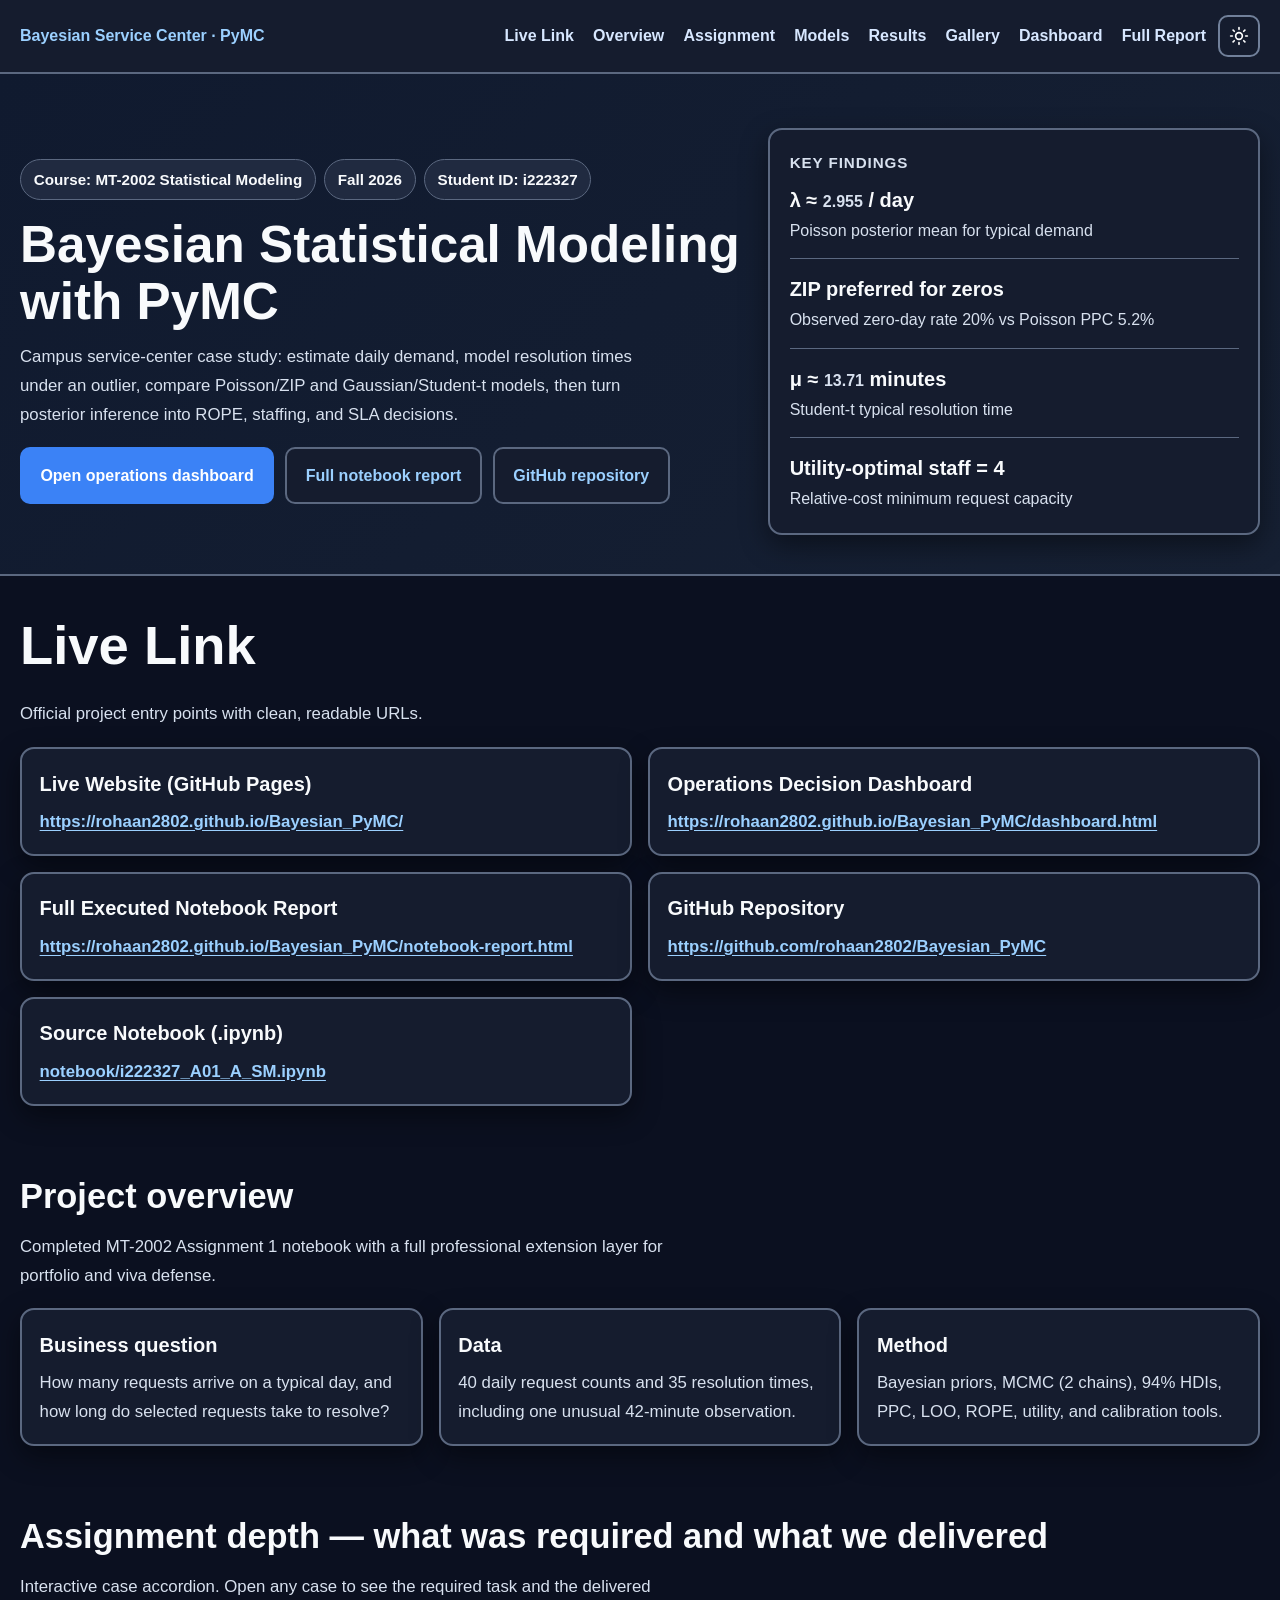
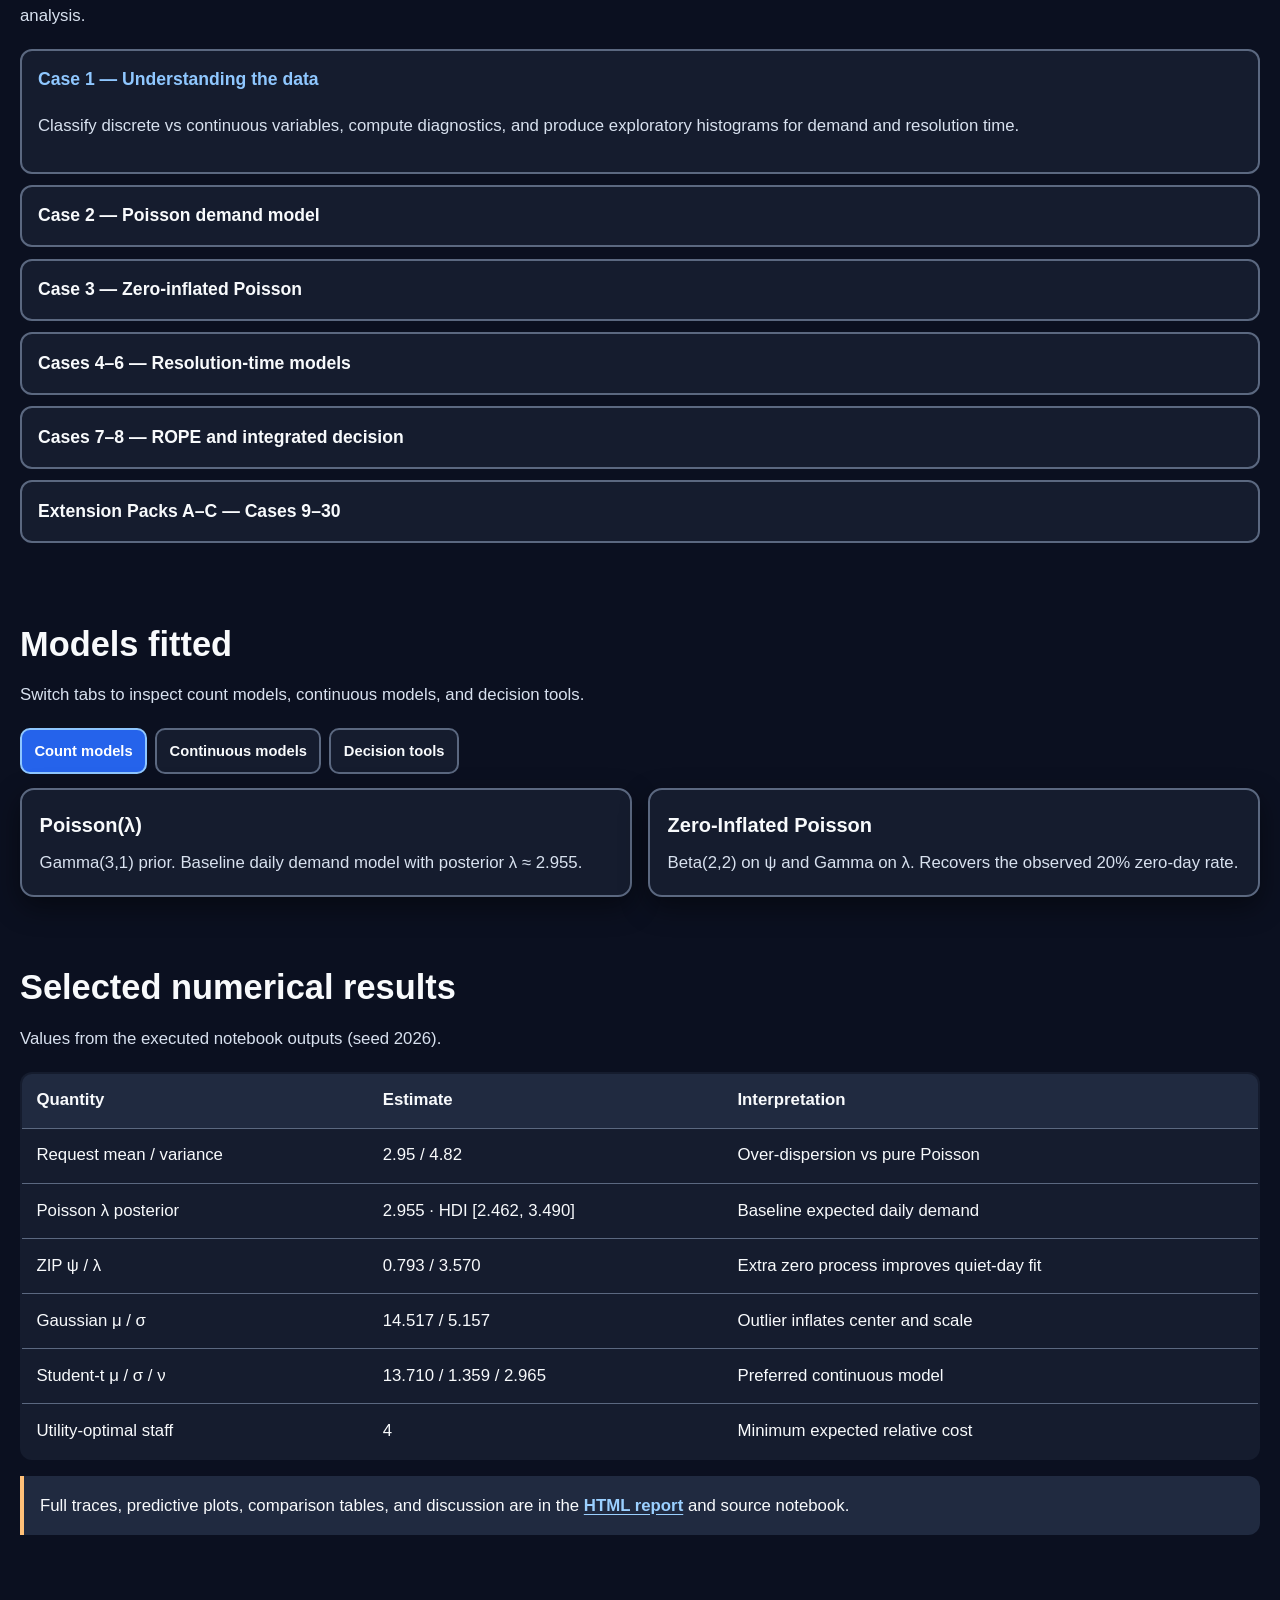
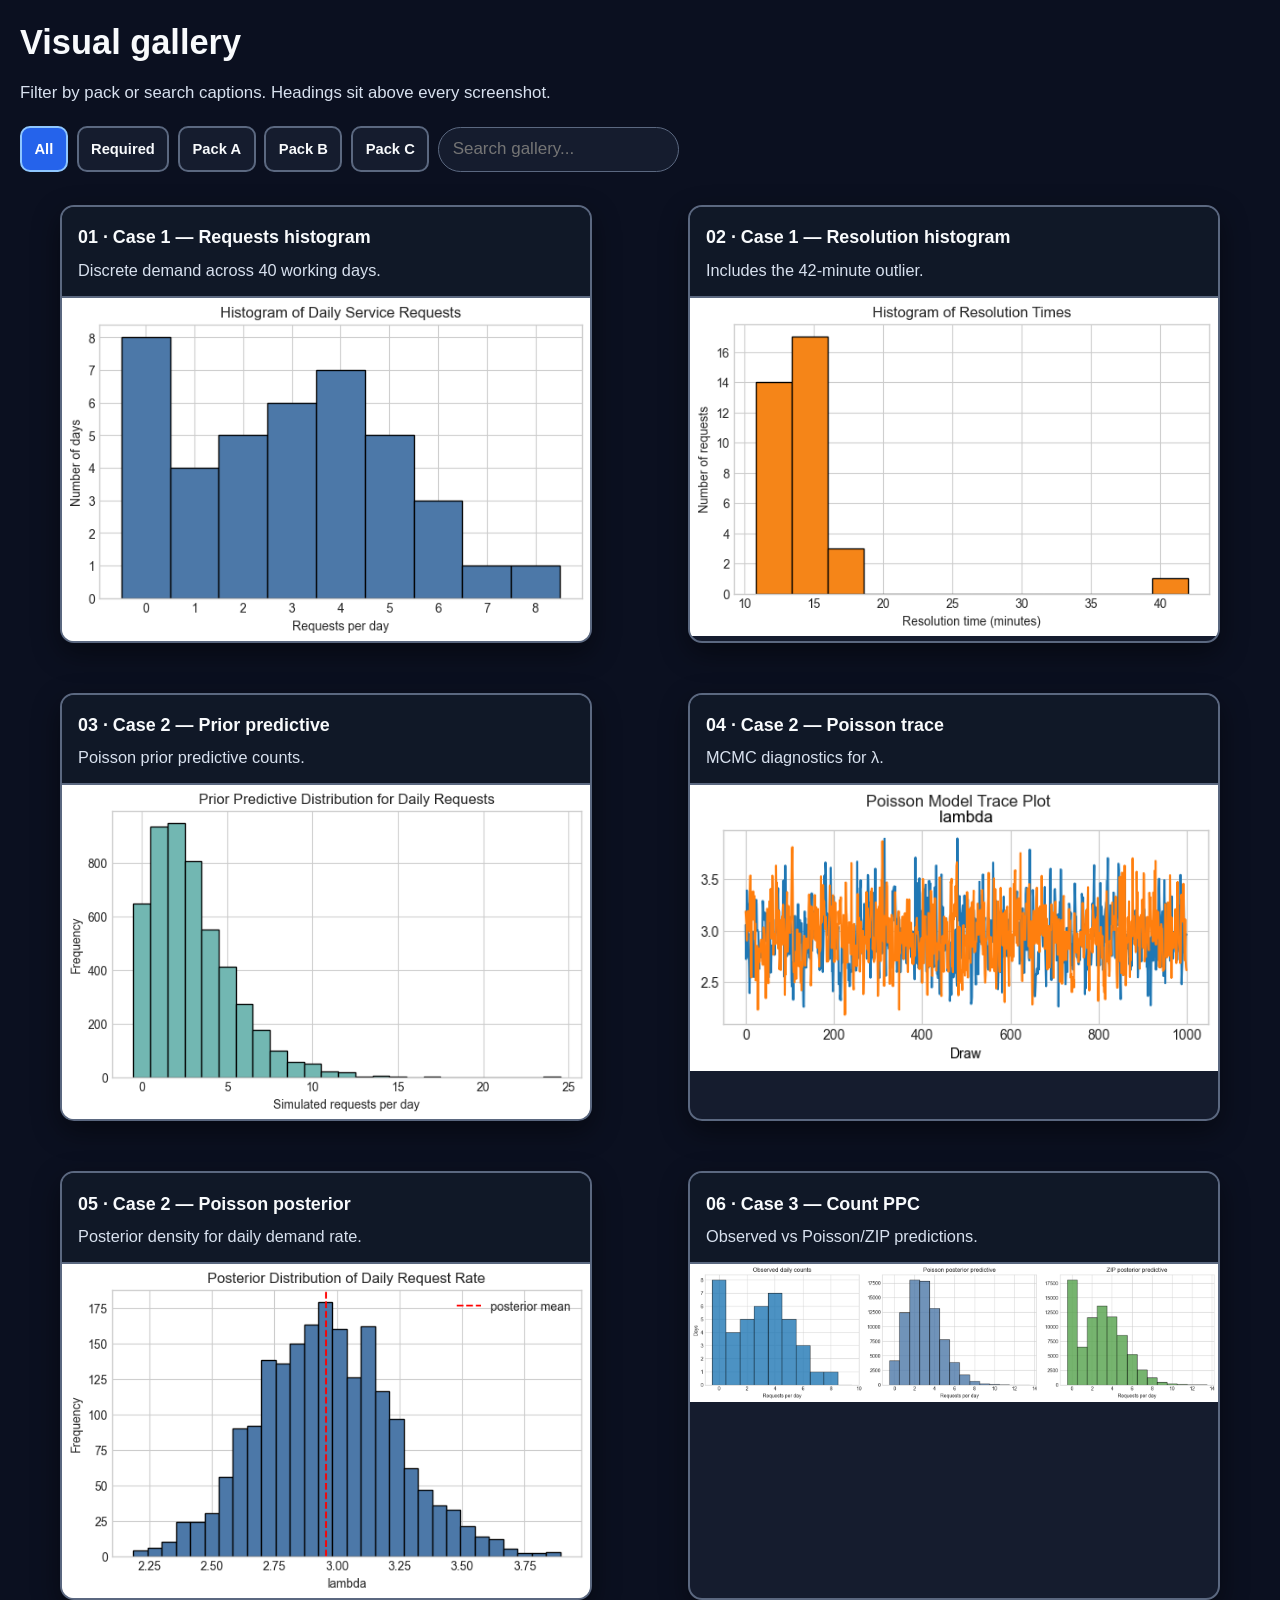
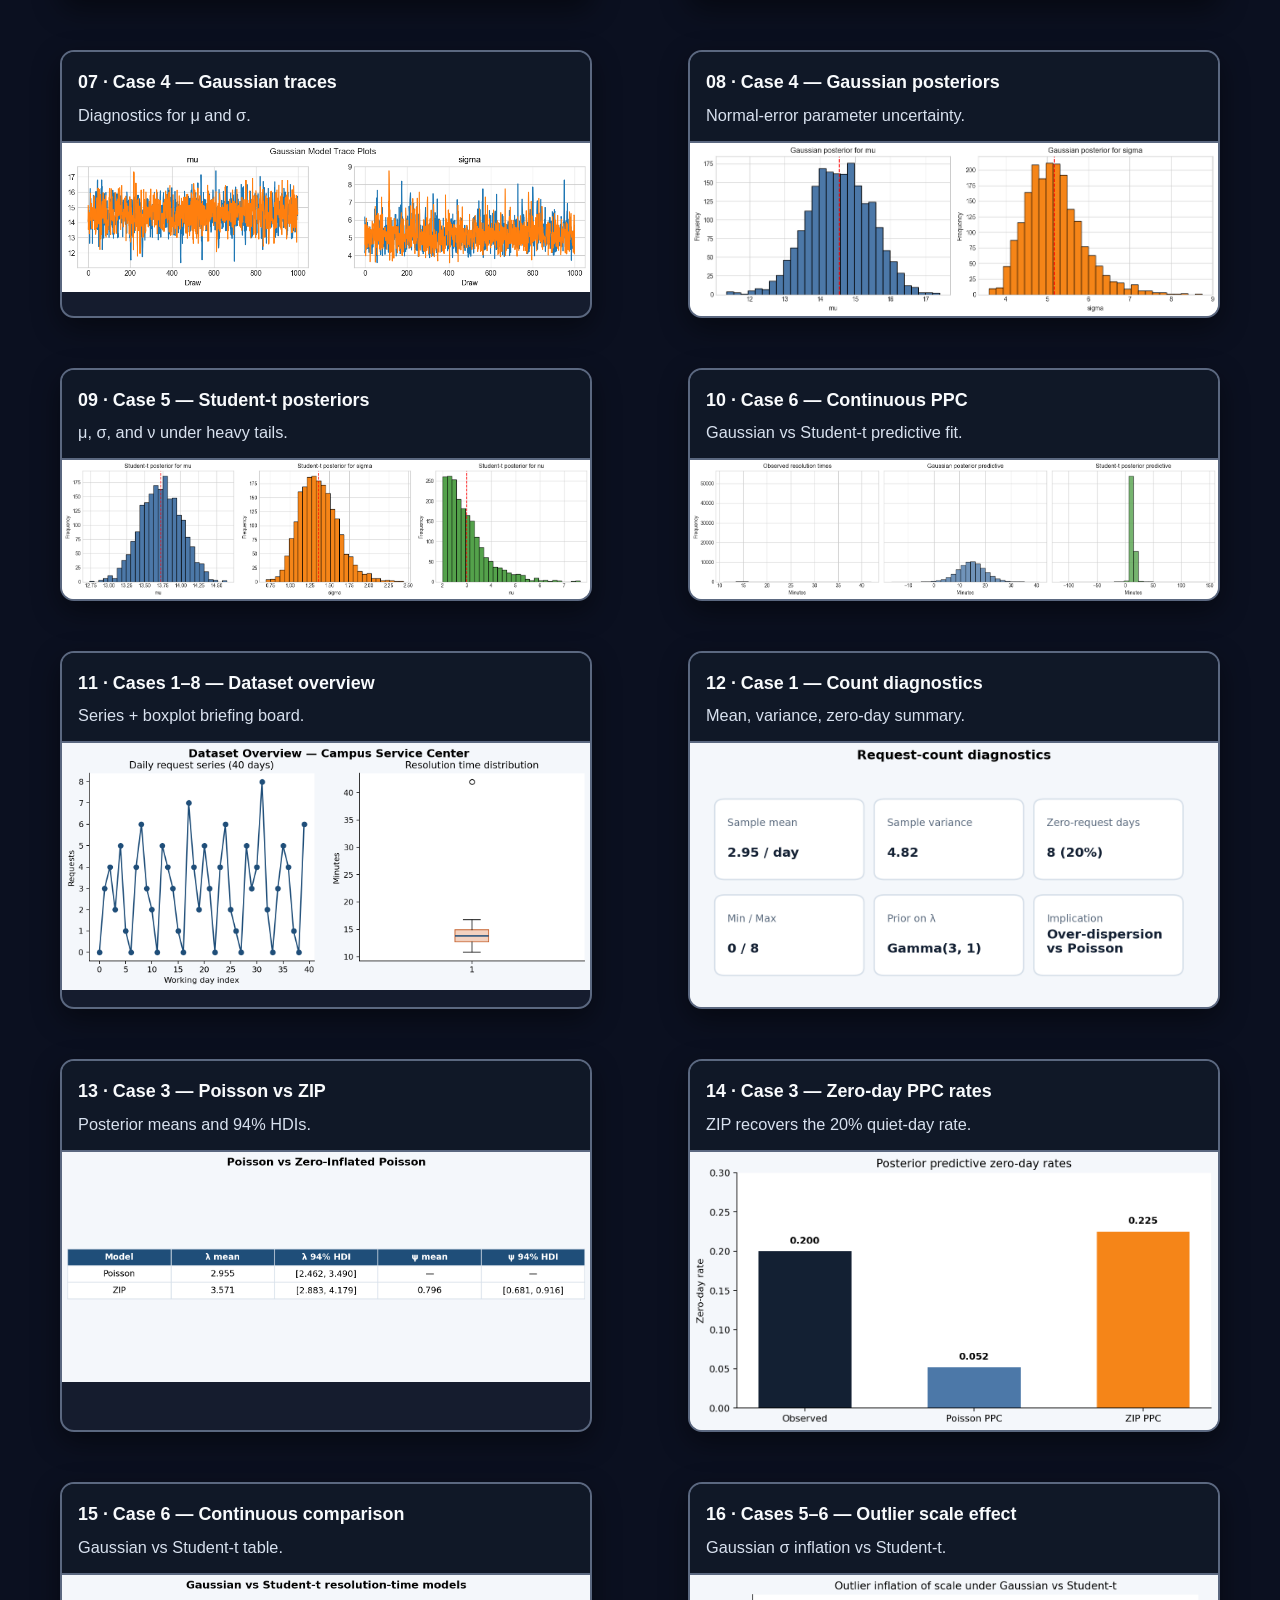
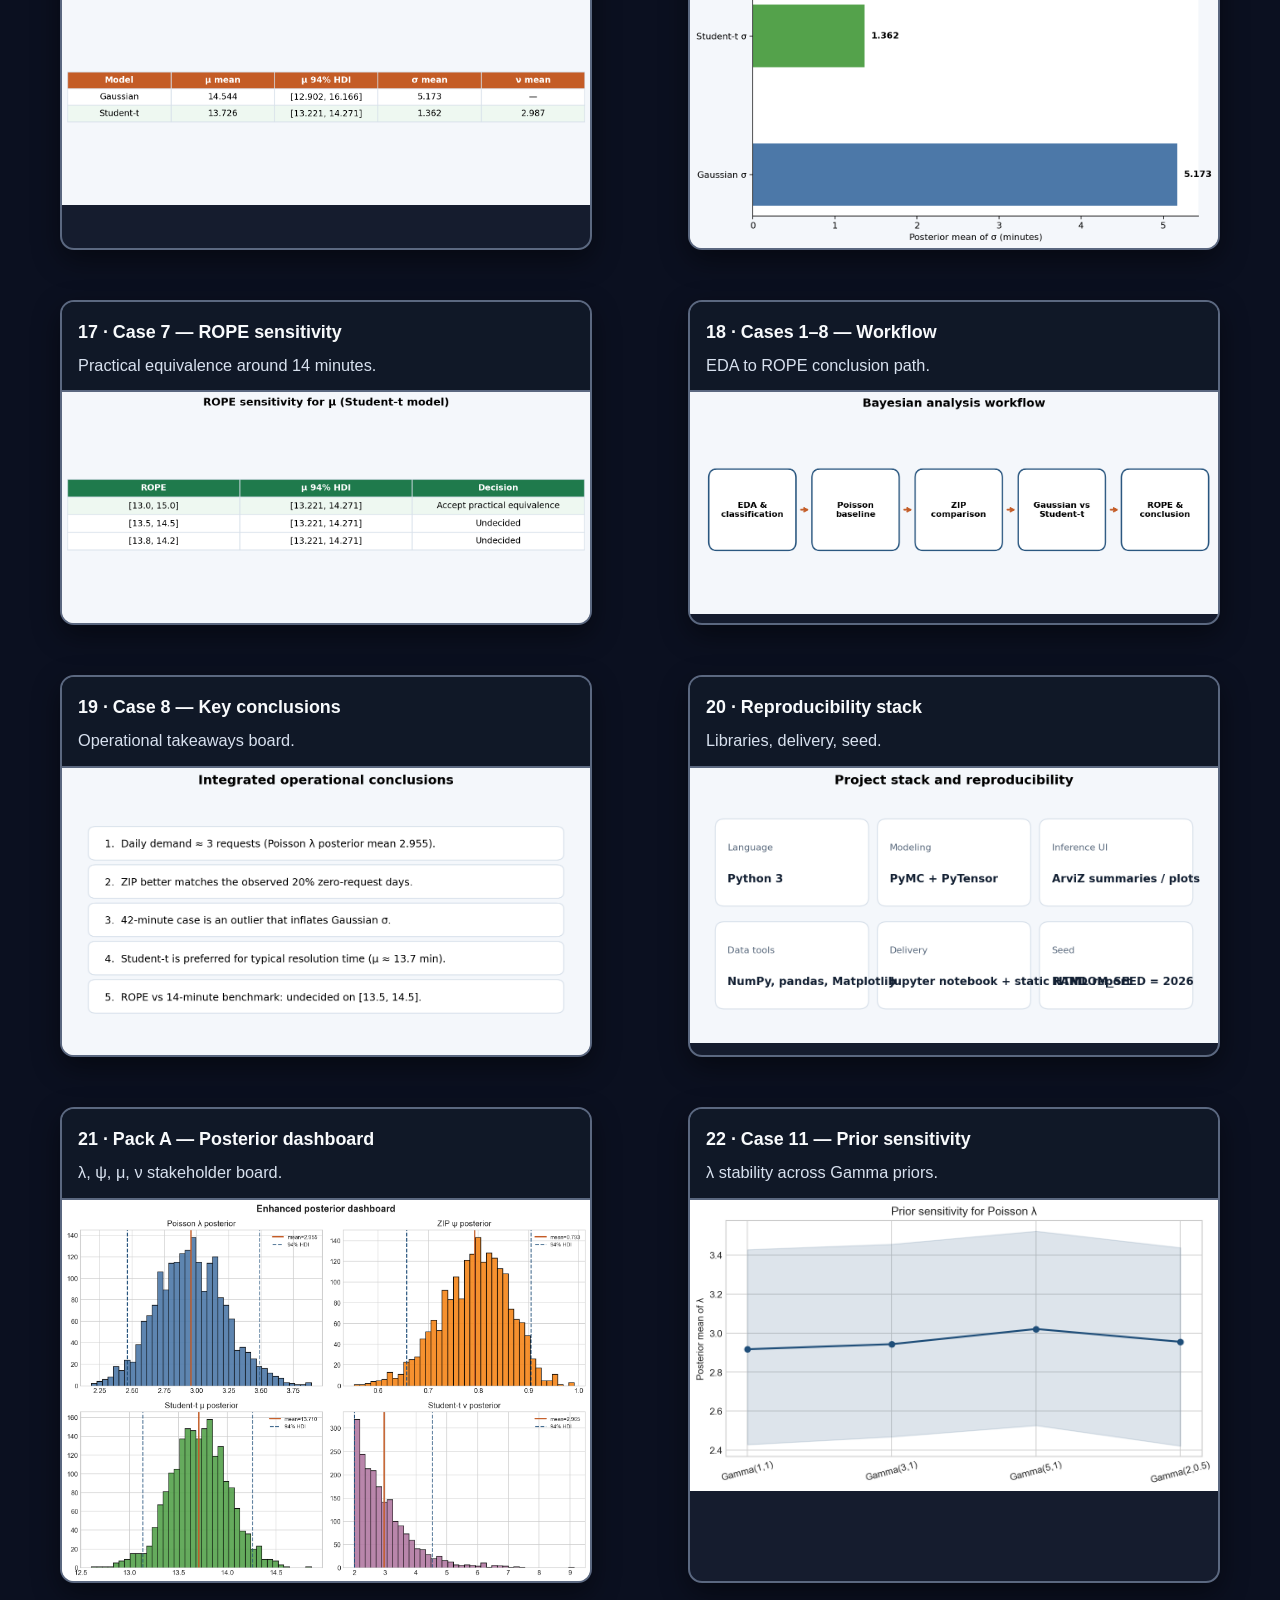
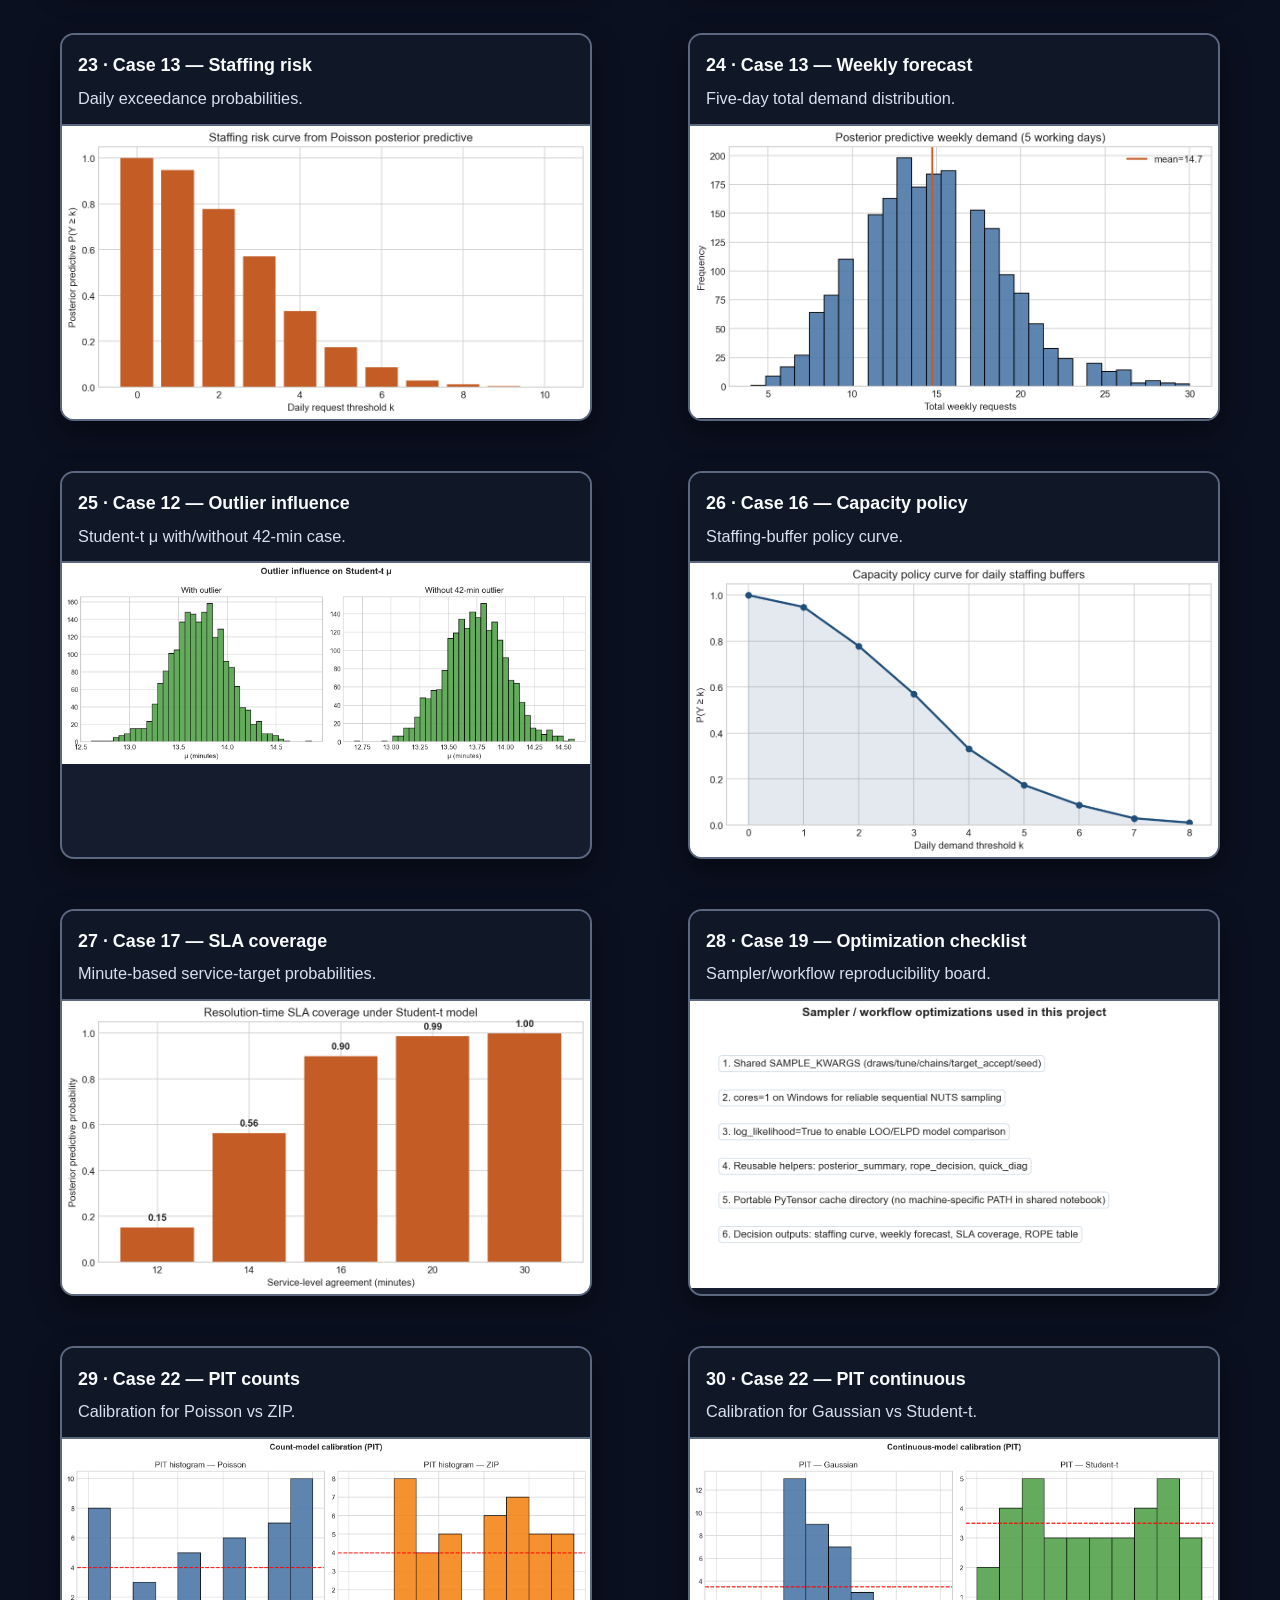
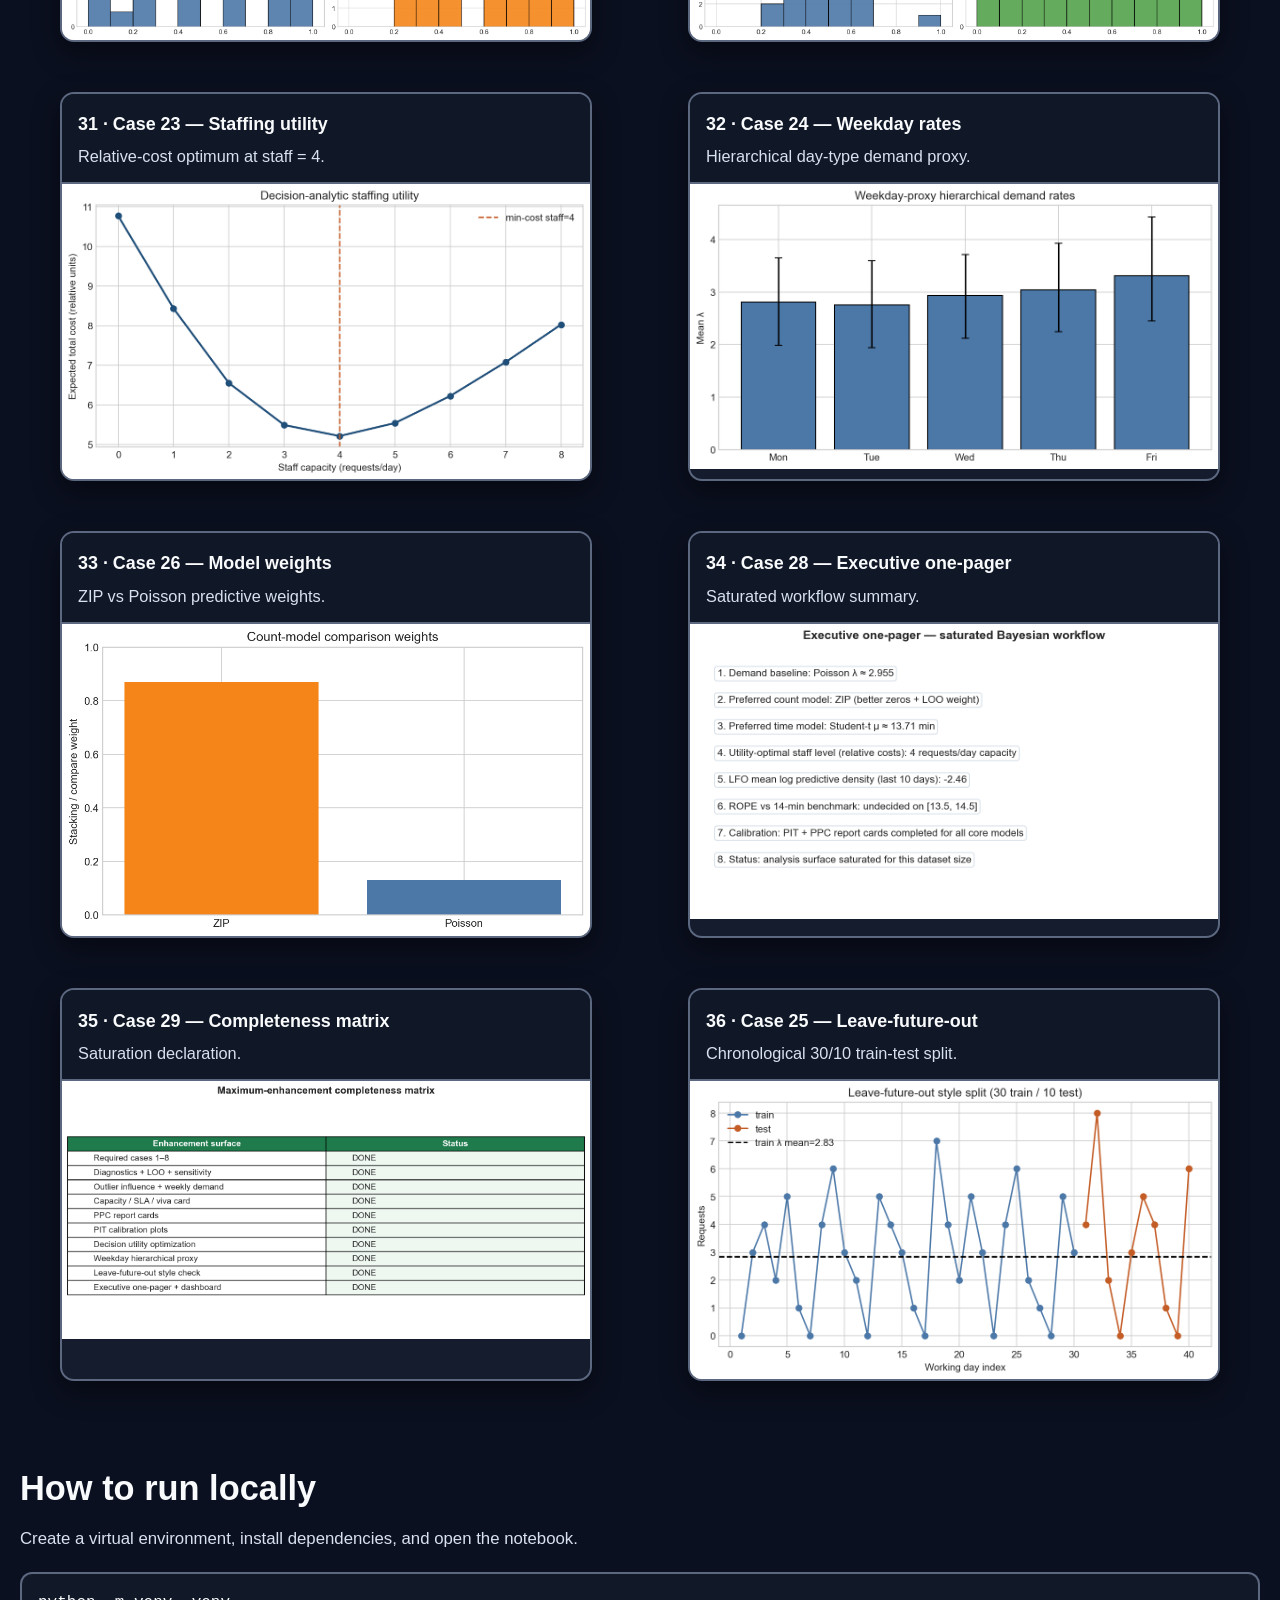
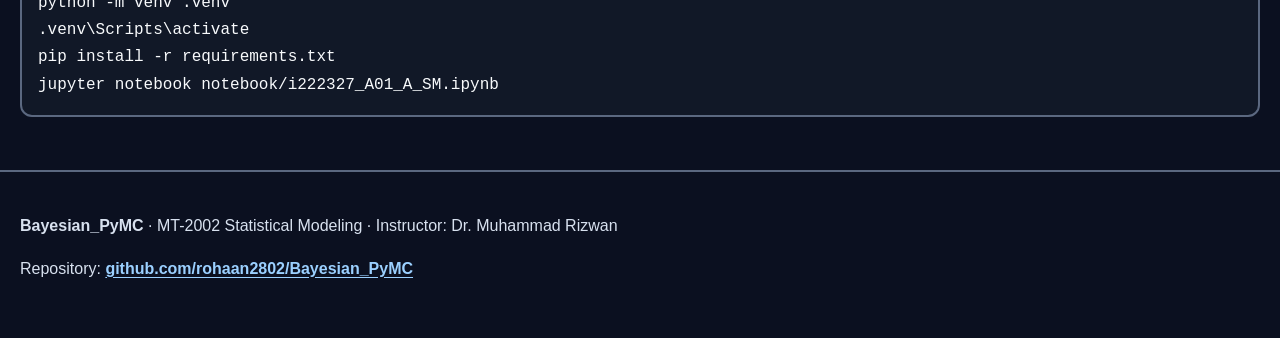
==== commit 52395eda: "Increase nav font and center theme icon" ====
--- a/index.html
+++ b/index.html
@@ -5,7 +5,7 @@
   <meta name="viewport" content="width=device-width, initial-scale=1">
   <title>Bayesian Campus Service Center Analysis | PyMC</title>
   <meta name="description" content="MT-2002 Assignment 1: Bayesian demand and resolution-time analysis for a campus service center using PyMC.">
-  <link rel="stylesheet" href="assets/css/theme.css?v=7">
+  <link rel="stylesheet" href="assets/css/theme.css?v=8">
 </head>
 <body>
   <header class="topbar">
--- a/assets/css/theme.css
+++ b/assets/css/theme.css
@@ -118,12 +118,12 @@
 .nav a {
   color: var(--muted);
   text-decoration: none;
-  font-size: clamp(0.78rem, 0.8vw, 0.9rem);
+  font-size: clamp(1rem, 1vw, 1.08rem);
   font-weight: 750;
   line-height: 1;
   white-space: nowrap;
   border-radius: 10px;
-  padding: 0.56rem 0.5rem;
+  padding: 0.54rem 0.46rem;
 }
 .nav a:hover {
   color: var(--ink);
@@ -154,6 +154,9 @@
 }
 .theme-icon-btn {
   flex: 0 0 auto;
+  display: inline-flex;
+  align-items: center;
+  justify-content: center;
   width: 42px;
   height: 42px;
   padding: 0;
@@ -538,7 +541,7 @@
     justify-content: flex-start;
   }
   .nav a {
-    font-size: 0.82rem;
+    font-size: 0.96rem;
     padding: 0.52rem 0.48rem;
   }
   .theme-icon-btn {
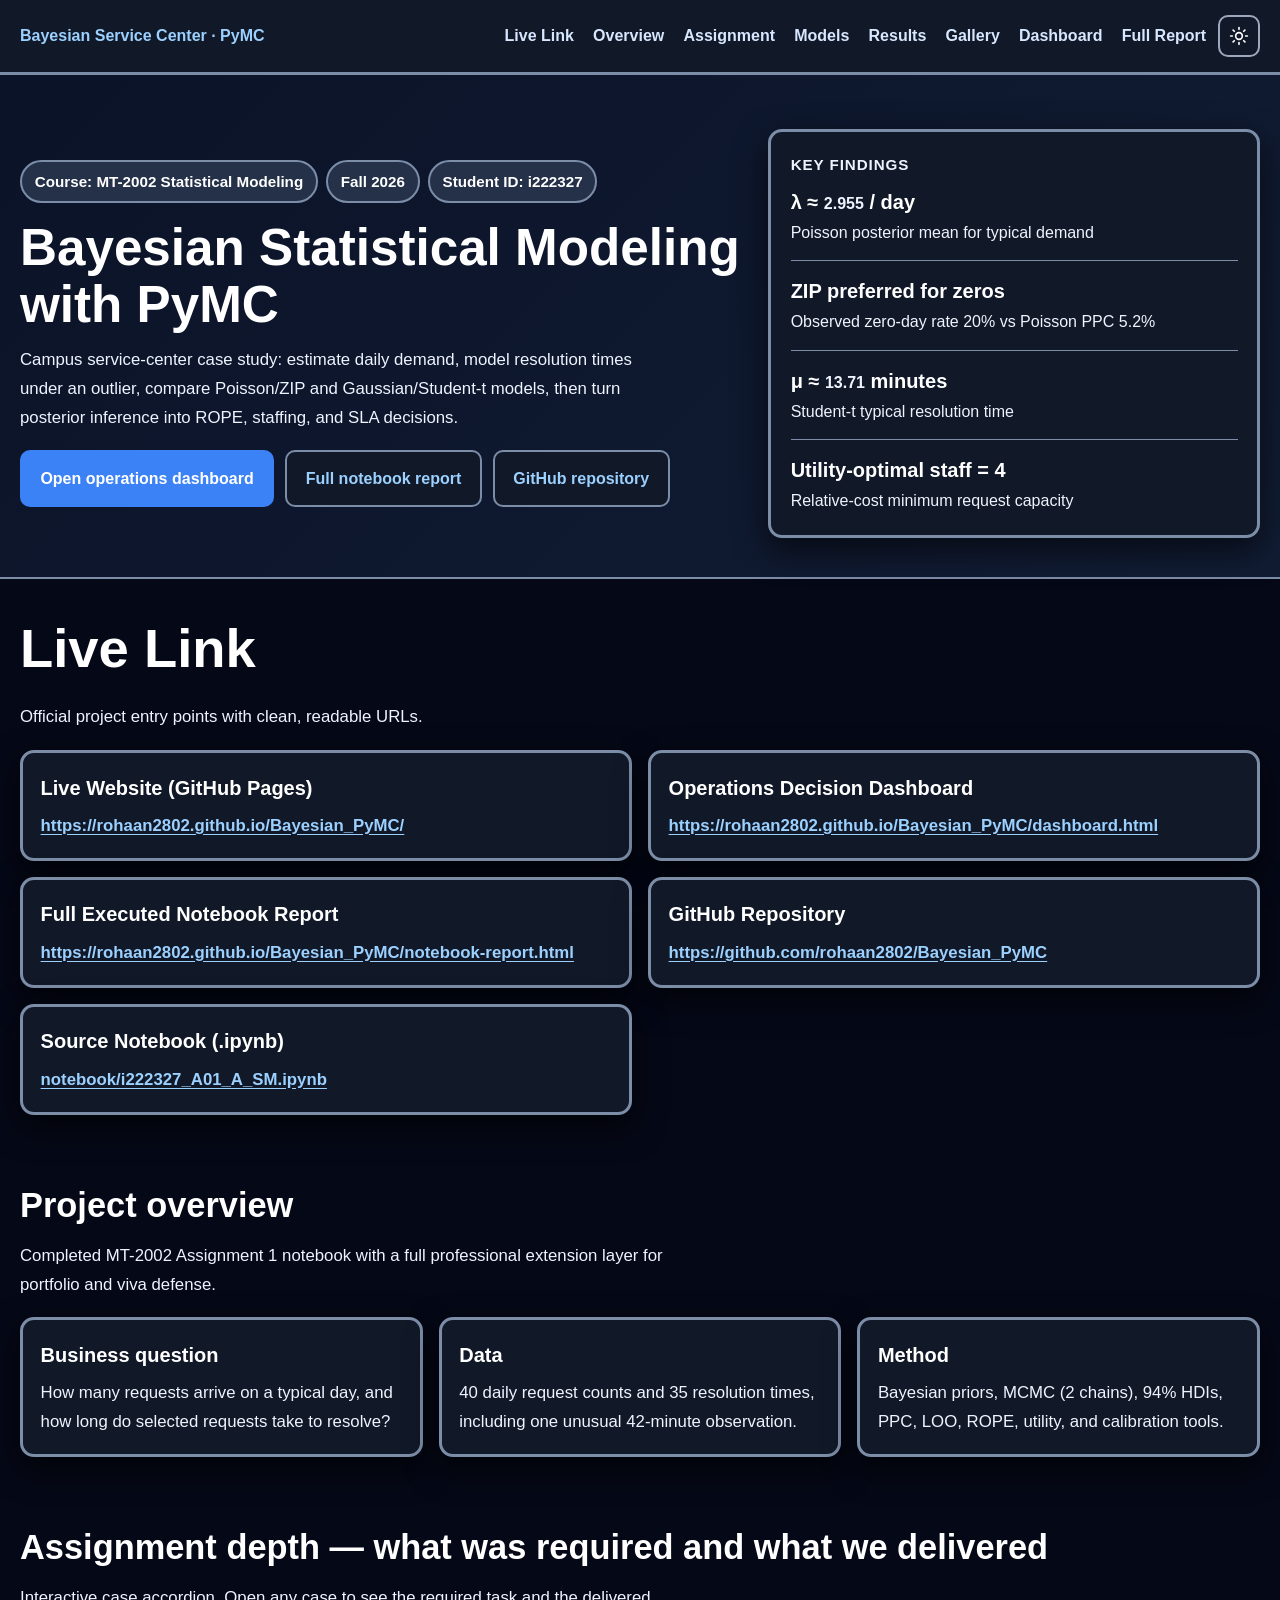
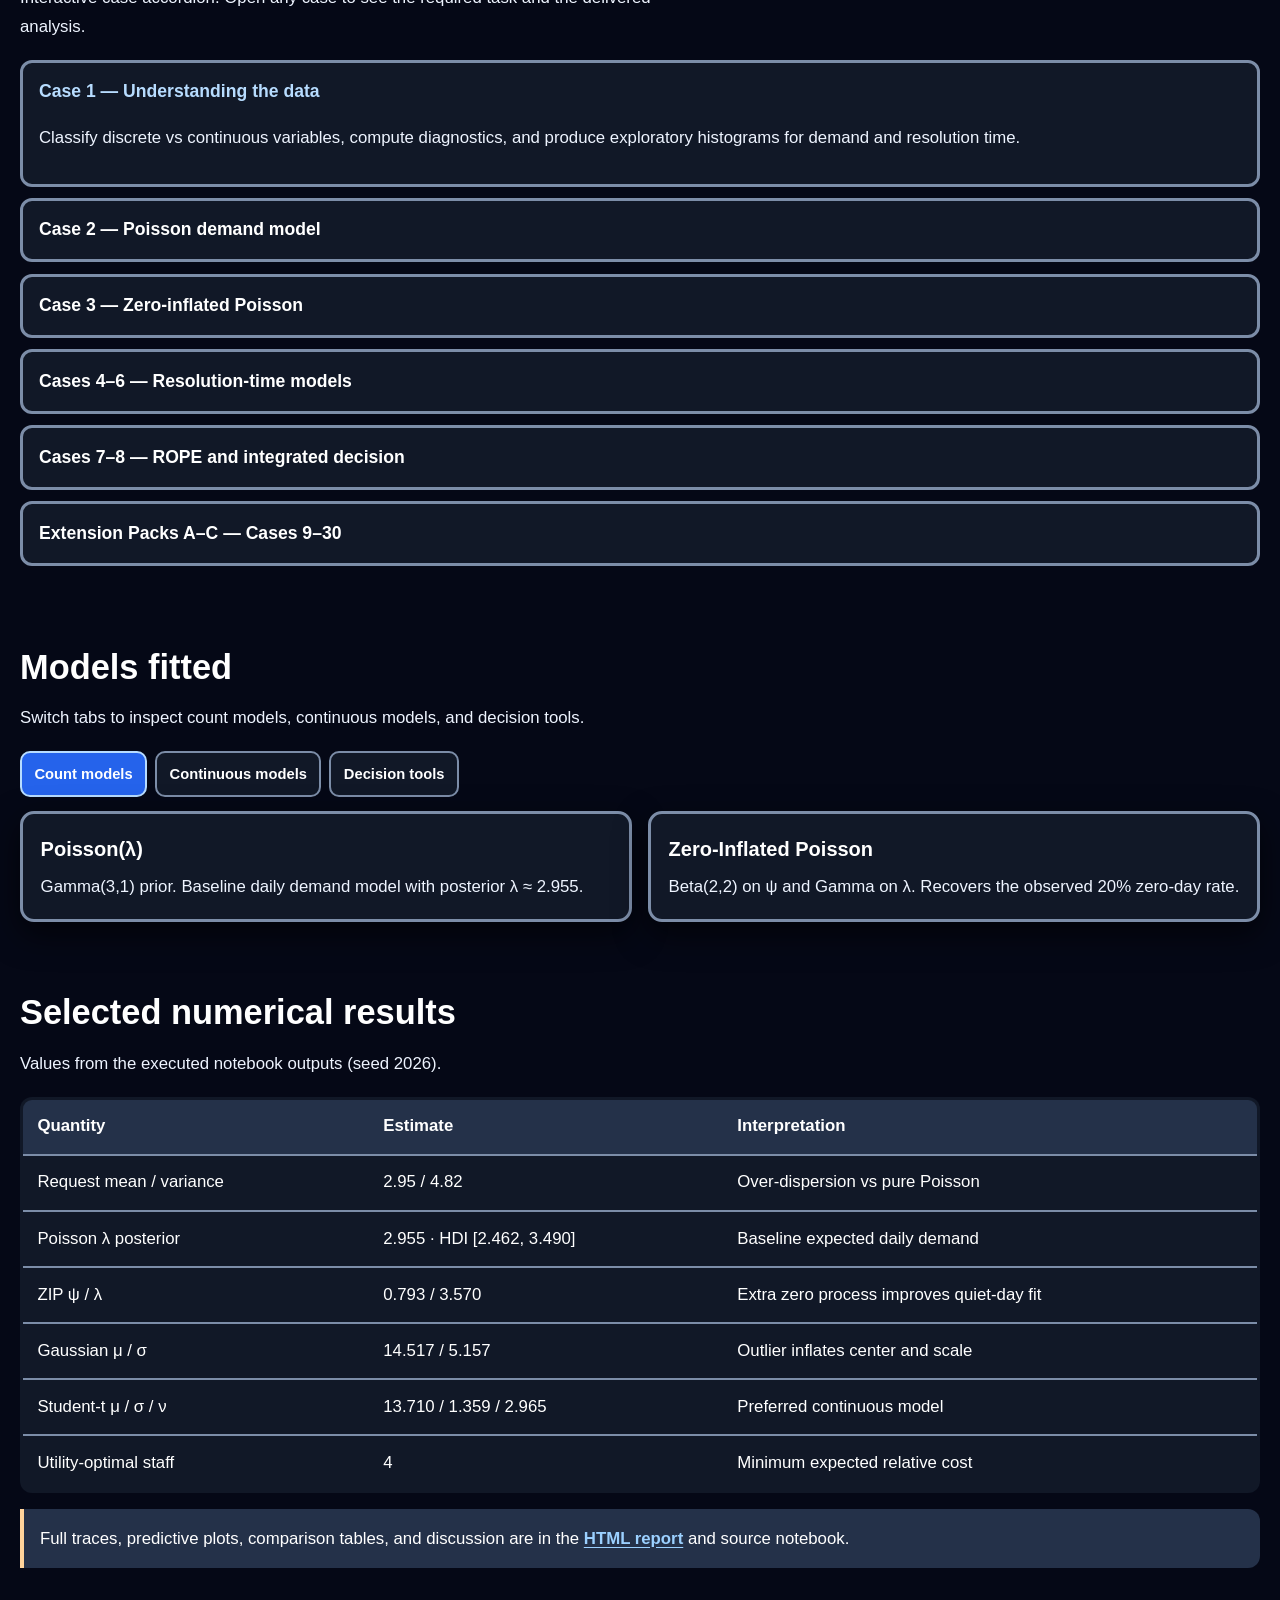
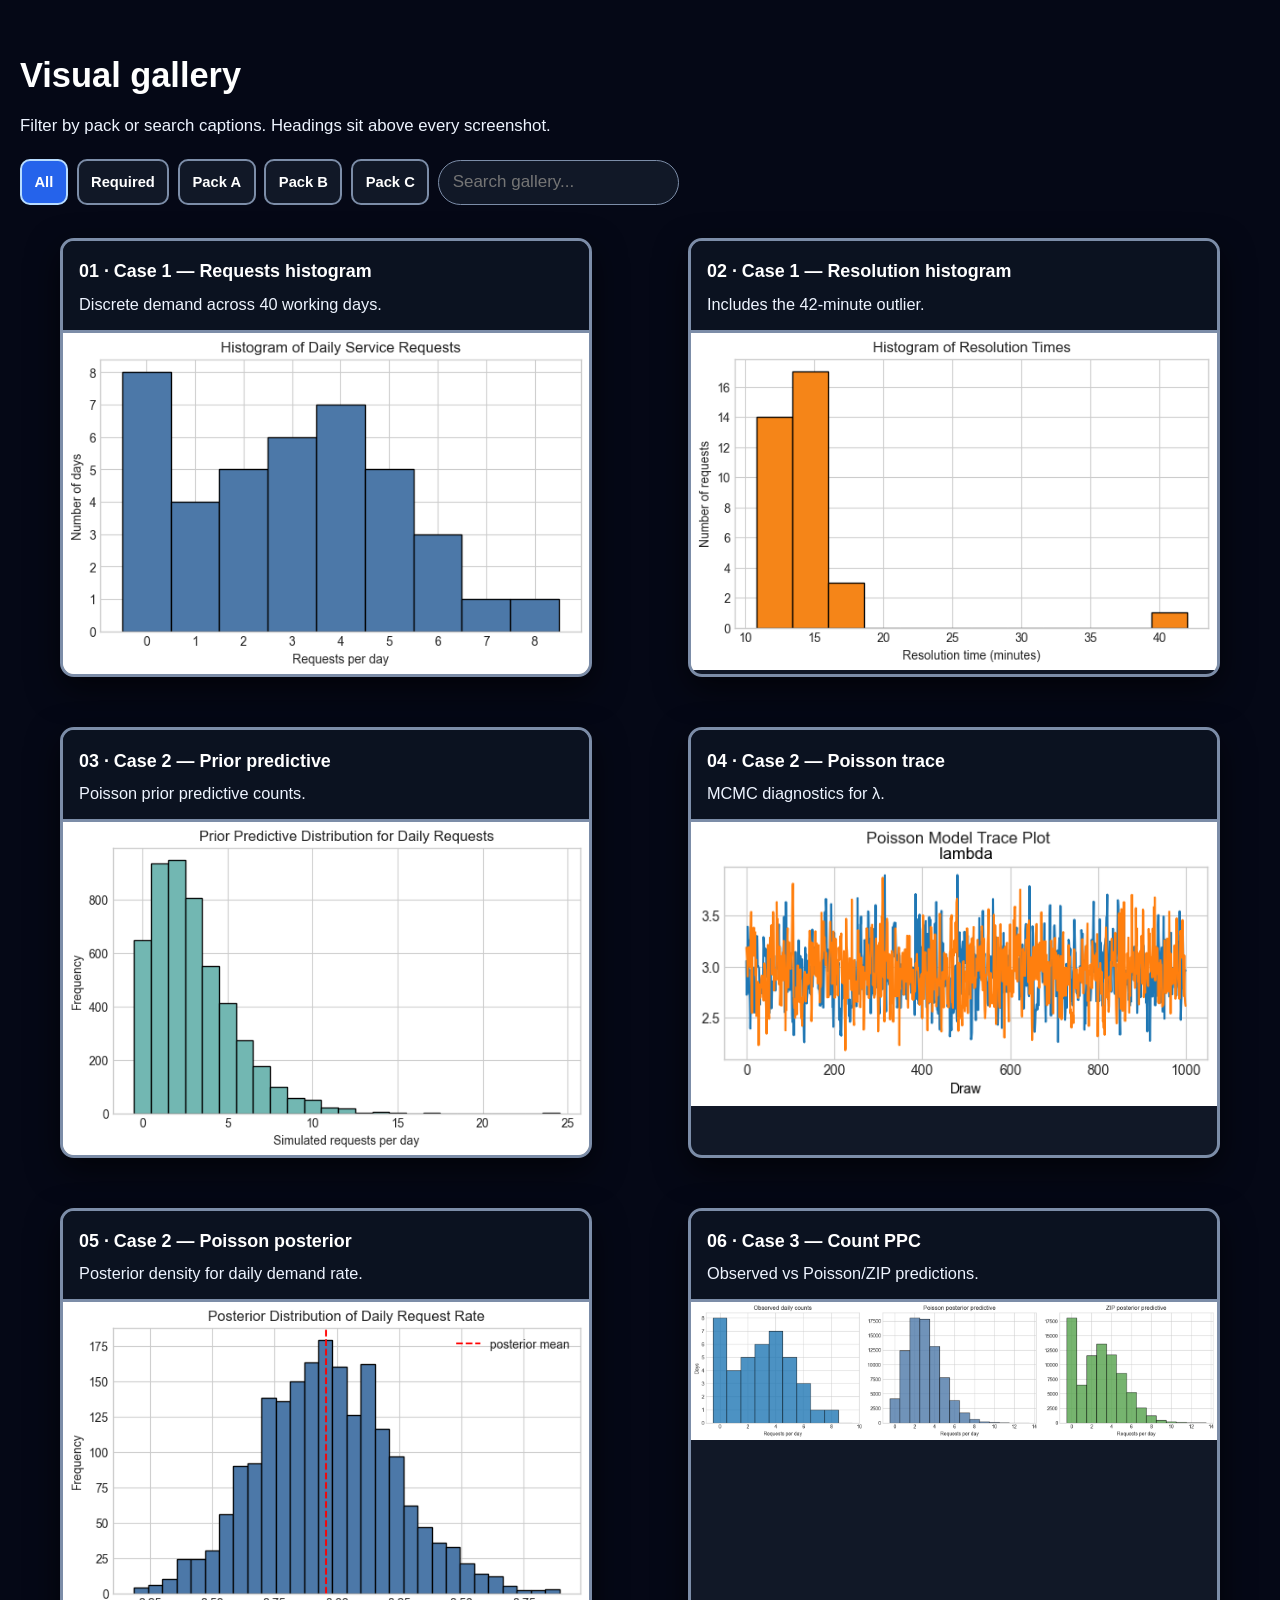
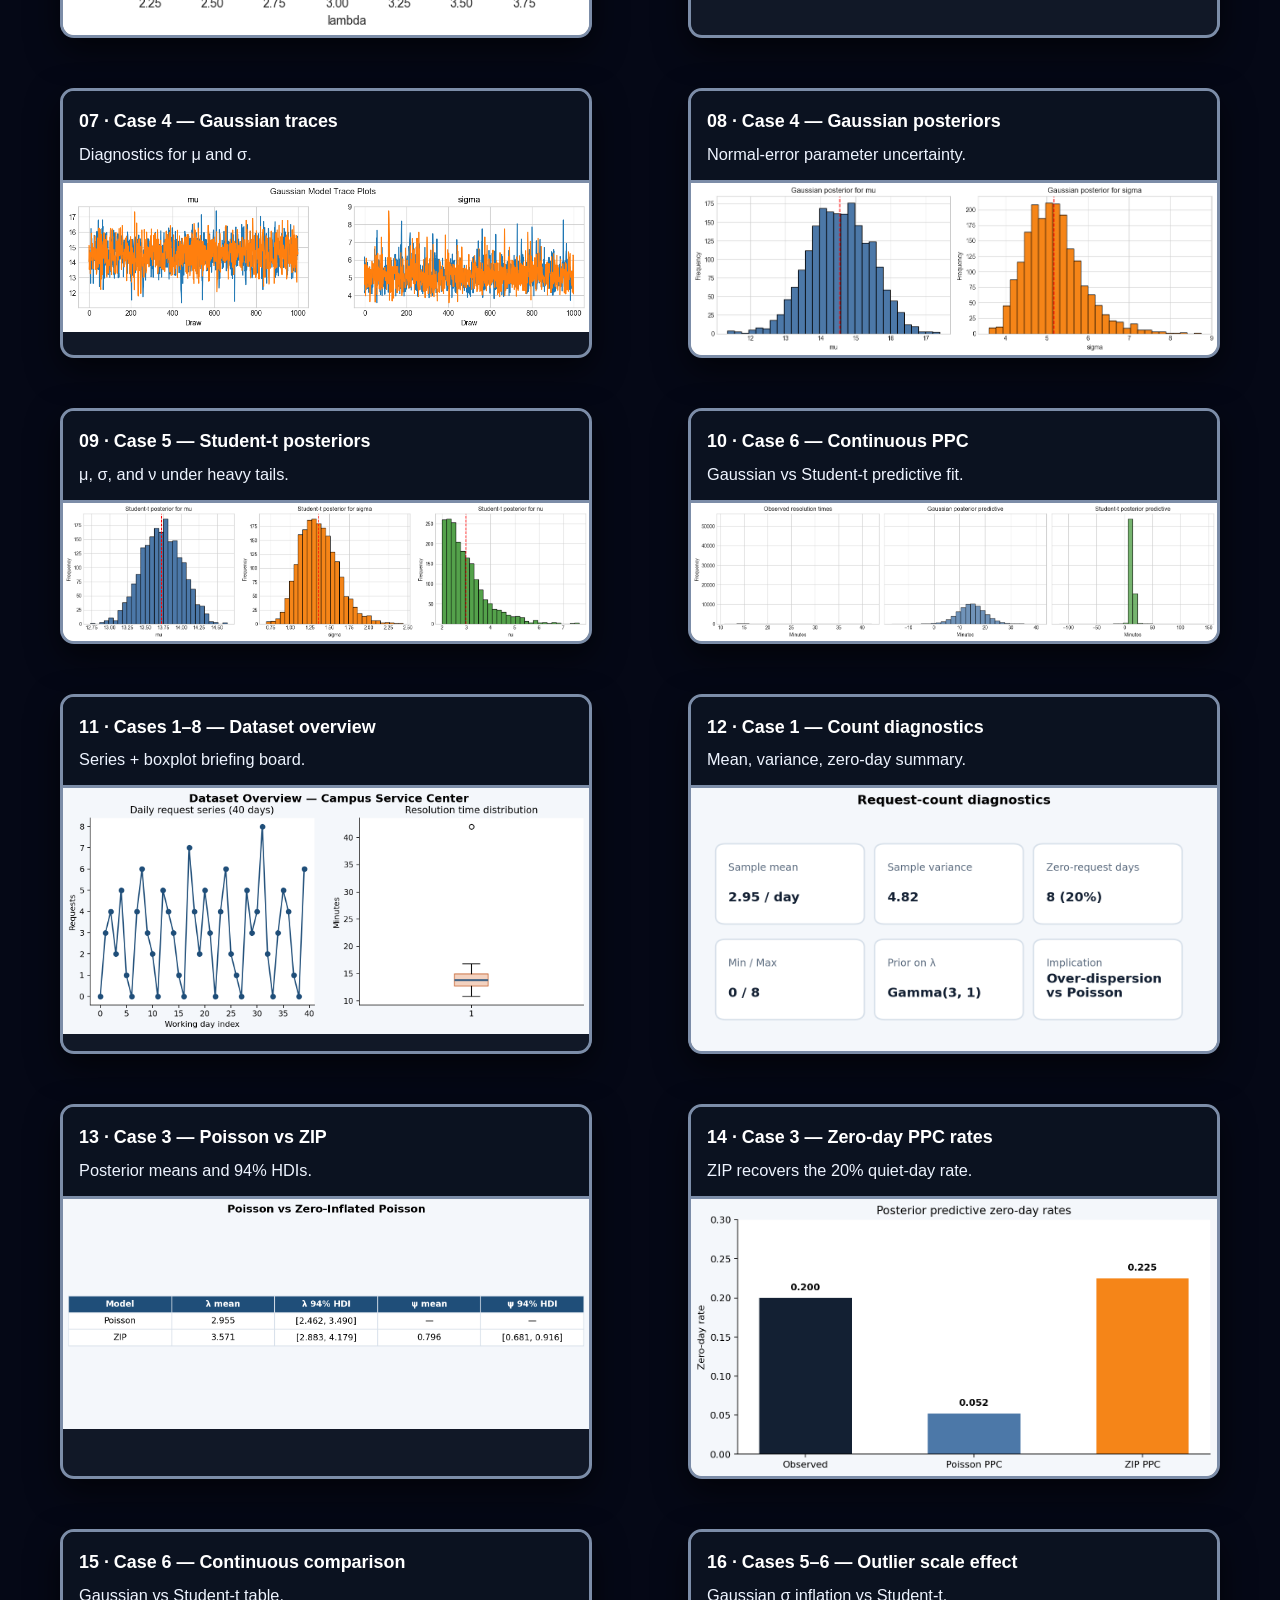
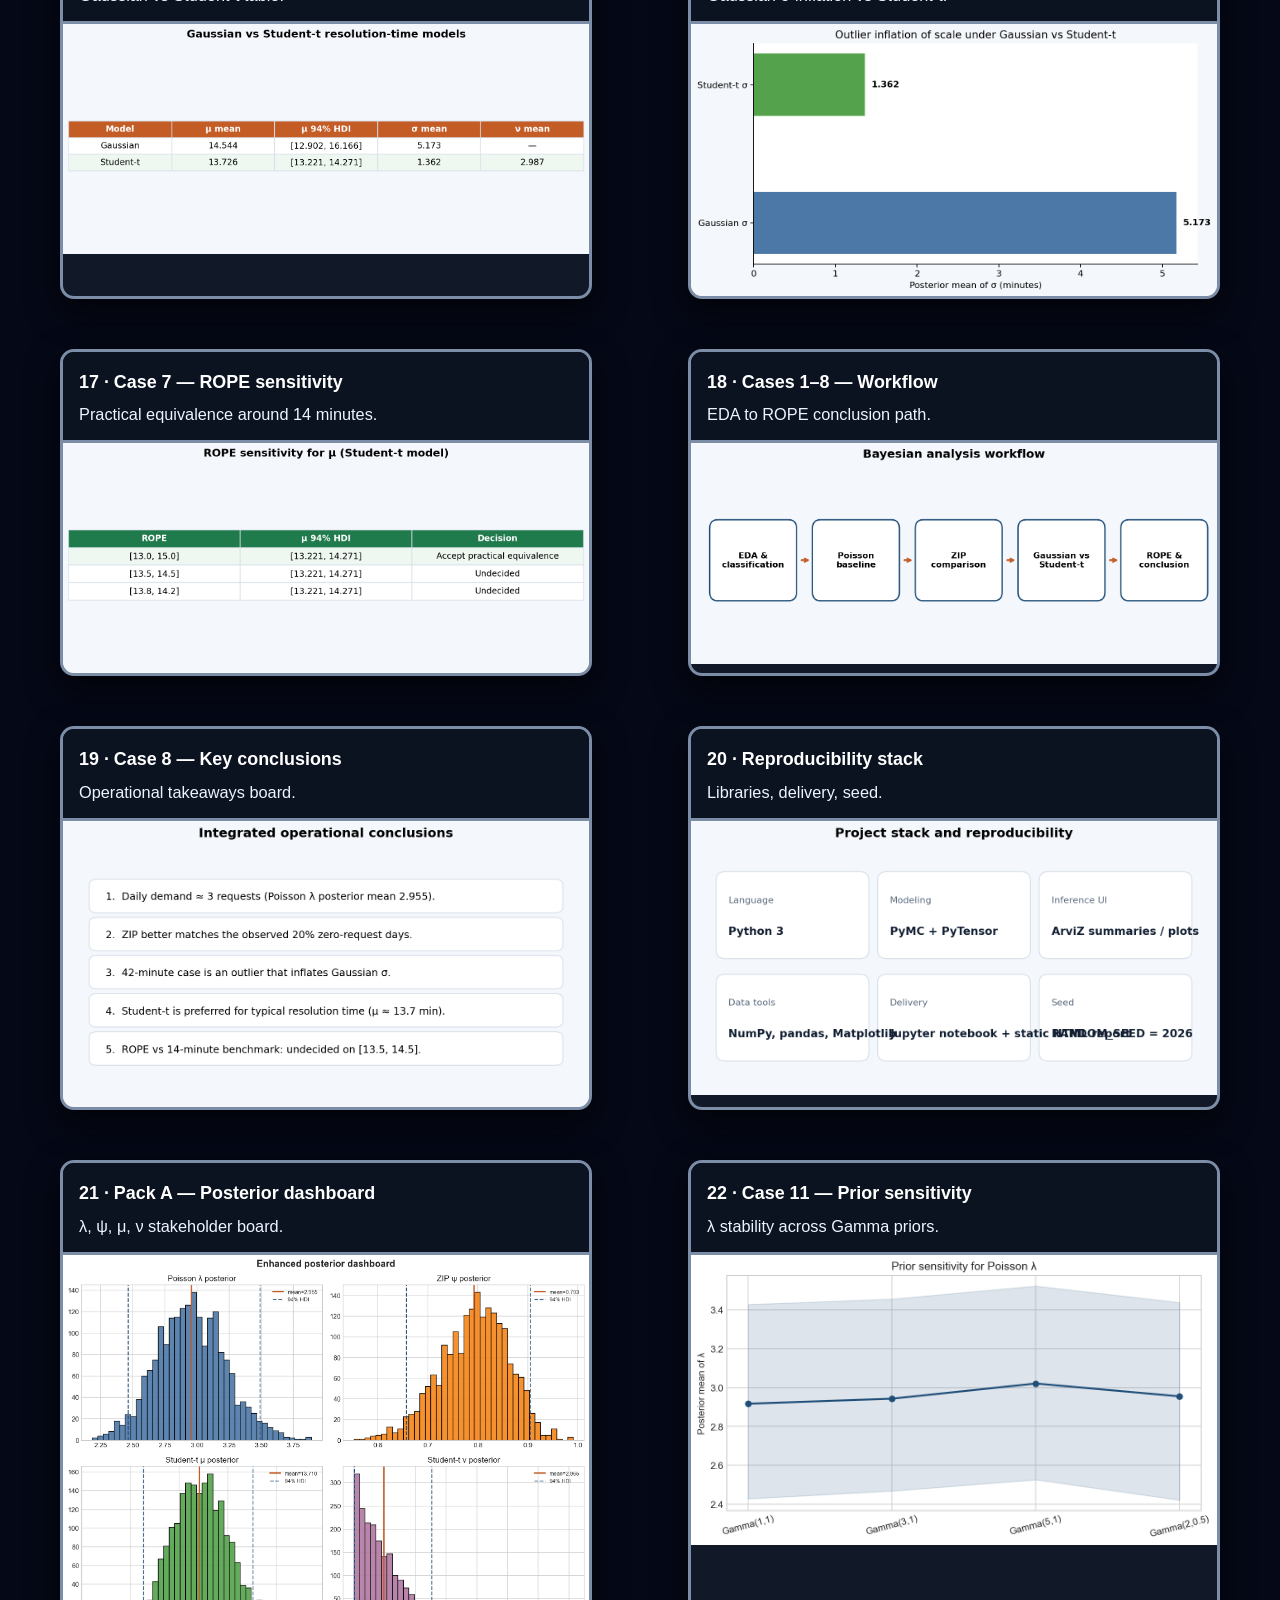
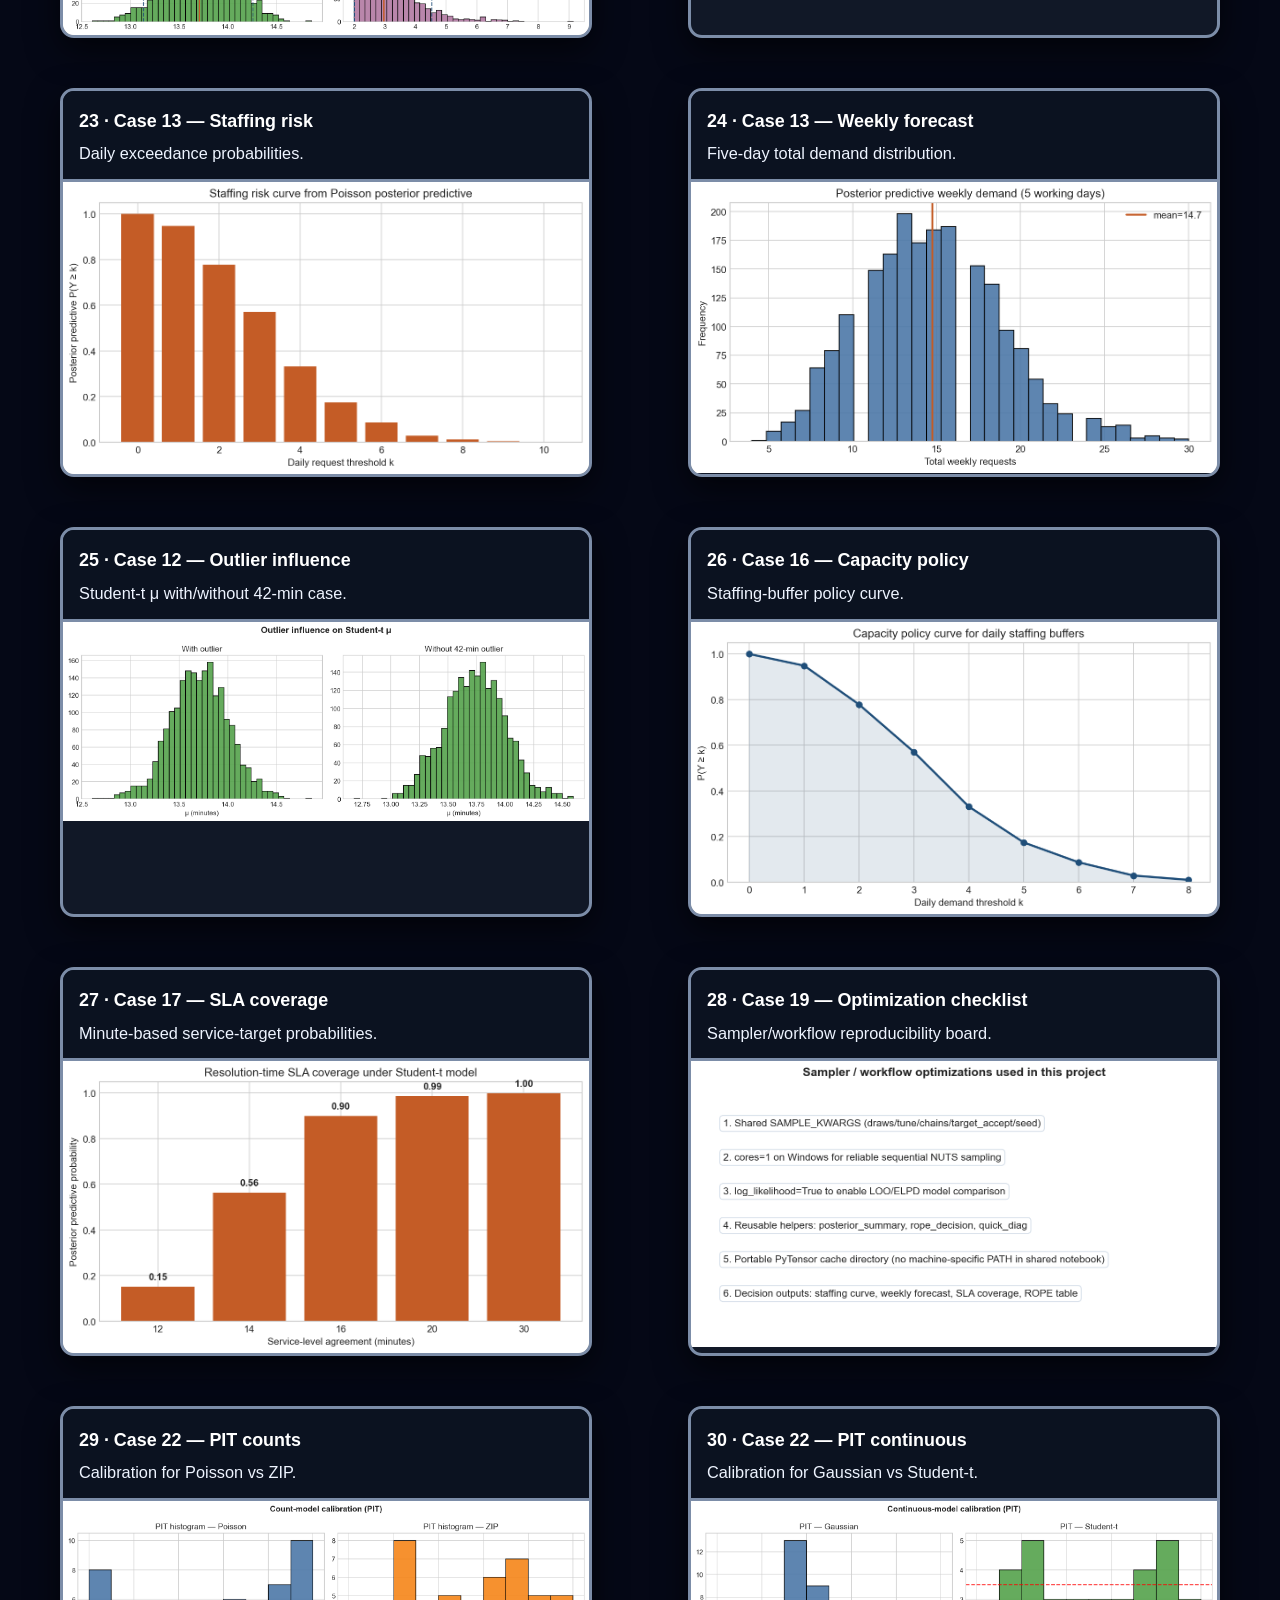
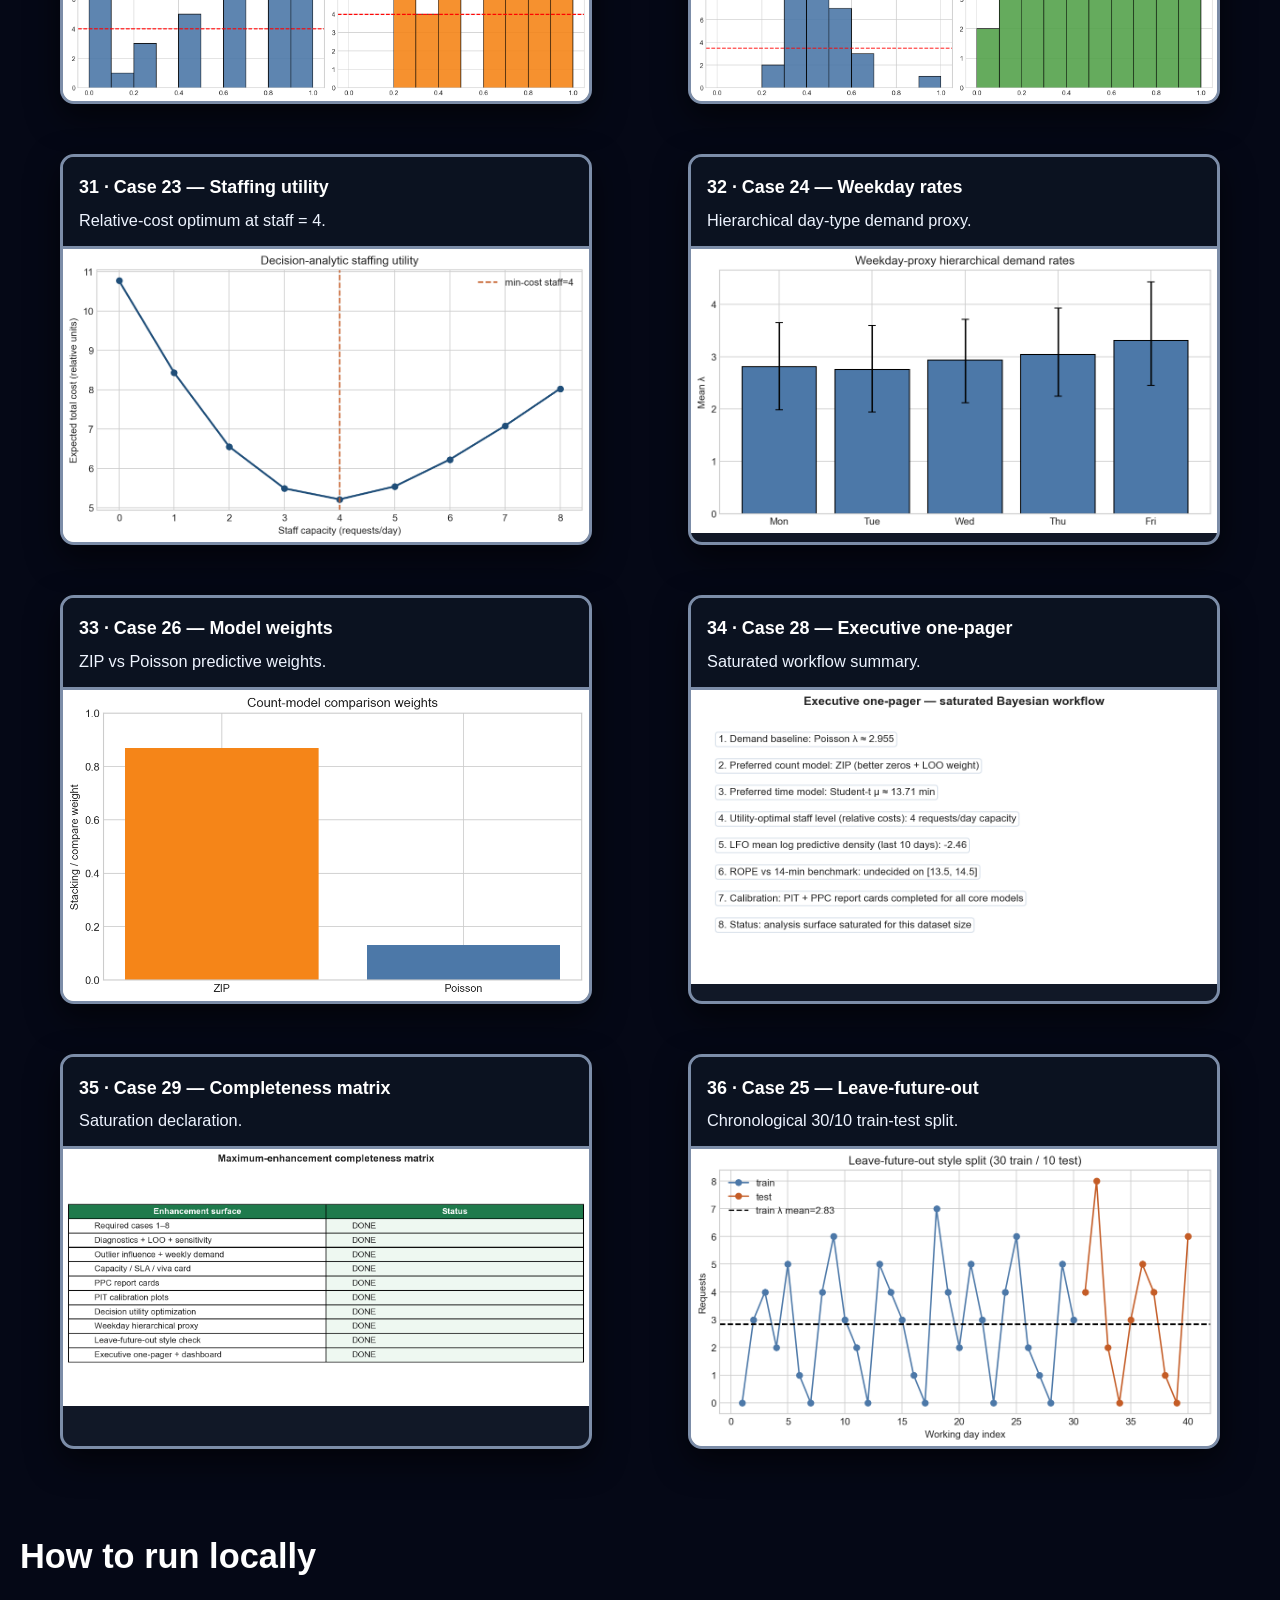
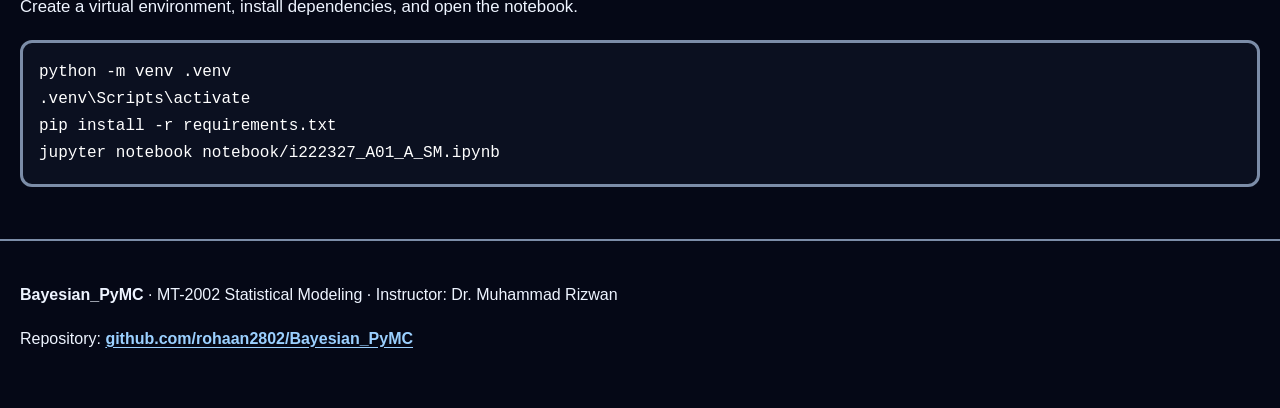
==== commit f8a93c81: "Maximize theme contrast and visibility" ====
--- a/index.html
+++ b/index.html
@@ -5,7 +5,7 @@
   <meta name="viewport" content="width=device-width, initial-scale=1">
   <title>Bayesian Campus Service Center Analysis | PyMC</title>
   <meta name="description" content="MT-2002 Assignment 1: Bayesian demand and resolution-time analysis for a campus service center using PyMC.">
-  <link rel="stylesheet" href="assets/css/theme.css?v=8">
+  <link rel="stylesheet" href="assets/css/theme.css?v=9">
 </head>
 <body>
   <header class="topbar">
--- a/assets/css/theme.css
+++ b/assets/css/theme.css
@@ -11,46 +11,46 @@
   --fs-h2: clamp(1.65rem, 3vw, 2.15rem);
   --fs-h3: 1.25rem;
   --radius: 14px;
-  --shadow: 0 8px 24px rgba(0, 0, 0, 0.08);
+  --shadow: 0 10px 28px rgba(15, 23, 42, 0.16);
   --ease: ease;
   --max: 1240px;
 
   /* Light - high contrast */
-  --bg: #ffffff;
+  --bg: #f8fafc;
   --bg-elev: #ffffff;
-  --ink: #111827;
-  --muted: #374151;
-  --line: #d1d5db;
-  --accent: #1d4ed8;
-  --accent-2: #b45309;
+  --ink: #020617;
+  --muted: #111827;
+  --line: #64748b;
+  --accent: #0b4bc2;
+  --accent-2: #8a3a00;
   --ok: #047857;
-  --chip: #f3f4f6;
-  --hero-a: #eff6ff;
-  --hero-b: #fff7ed;
-  --code-bg: #f3f4f6;
-  --nav: #1f2937;
-  --caption-bg: #f9fafb;
-  --img-bg: #f3f4f6;
+  --chip: #e2e8f0;
+  --hero-a: #dbeafe;
+  --hero-b: #ffedd5;
+  --code-bg: #e2e8f0;
+  --nav: #020617;
+  --caption-bg: #f1f5f9;
+  --img-bg: #e5e7eb;
 }
 
 html[data-theme="dark"] {
   /* Dark - strong contrast, no washed text */
-  --bg: #0b1020;
-  --bg-elev: #151c2e;
-  --ink: #f8fafc;
-  --muted: #d8e1ef;
-  --line: #5b6880;
-  --accent: #8fc7ff;
-  --accent-2: #ffc078;
+  --bg: #050816;
+  --bg-elev: #111827;
+  --ink: #ffffff;
+  --muted: #eef4ff;
+  --line: #7c8da8;
+  --accent: #b7dcff;
+  --accent-2: #ffd39b;
   --ok: #6ee7b7;
-  --chip: #202a40;
-  --hero-a: #101a2f;
-  --hero-b: #162033;
-  --code-bg: #111827;
+  --chip: #243149;
+  --hero-a: #0b1328;
+  --hero-b: #111c33;
+  --code-bg: #0b1020;
   --nav: #f1f5f9;
-  --caption-bg: #101827;
+  --caption-bg: #0b1220;
   --img-bg: #eef2f7;
-  --shadow: 0 10px 28px rgba(0, 0, 0, 0.45);
+  --shadow: 0 12px 32px rgba(0, 0, 0, 0.62);
 }
 
 * { box-sizing: border-box; }
@@ -83,7 +83,7 @@
   top: 0;
   z-index: 50;
   background: var(--bg-elev);
-  border-bottom: 2px solid var(--line);
+  border-bottom: 3px solid var(--line);
 }
 .topbar .wrap {
   min-height: 72px;
@@ -116,10 +116,10 @@
 .nav::-webkit-scrollbar { height: 6px; }
 .nav::-webkit-scrollbar-thumb { background: var(--line); border-radius: 999px; }
 .nav a {
-  color: var(--muted);
+  color: var(--nav);
   text-decoration: none;
   font-size: clamp(1rem, 1vw, 1.08rem);
-  font-weight: 750;
+  font-weight: 800;
   line-height: 1;
   white-space: nowrap;
   border-radius: 10px;
@@ -148,7 +148,7 @@
   padding: 0.52rem 0.78rem;
   font: inherit;
   font-size: 0.92rem;
-  font-weight: 700;
+  font-weight: 800;
   cursor: pointer;
   white-space: nowrap;
 }
@@ -205,12 +205,12 @@
 }
 .chip {
   background: var(--chip);
-  border: 1px solid var(--line);
+  border: 2px solid var(--line);
   color: var(--ink);
   border-radius: 999px;
   padding: 0.4rem 0.8rem;
   font-size: var(--fs-small);
-  font-weight: 600;
+  font-weight: 800;
 }
 
 h1, .h1 {
@@ -274,7 +274,7 @@
 .card,
 .shot {
   background: var(--bg-elev);
-  border: 2px solid var(--line);
+  border: 3px solid var(--line);
   border-radius: var(--radius);
   box-shadow: var(--shadow);
 }
@@ -298,7 +298,7 @@
 html[data-theme="dark"] .chip-btn,
 html[data-theme="dark"] .btn-secondary,
 html[data-theme="dark"] .filters input[type="search"] {
-  background: #151c2e;
+  background: #111827;
 }
 
 html[data-theme="dark"] a {
@@ -311,7 +311,7 @@
 
 html[data-theme="dark"] .theme-btn {
   color: #ffffff;
-  border-color: #71809a;
+  border-color: #9ca9bd;
 }
 
 .stat-list { list-style: none; margin: 0; padding: 0; display: grid; gap: 0.8rem; }
@@ -358,7 +358,7 @@
 .shot { overflow: hidden; }
 .shot figcaption {
   padding: 0.95rem 1rem 0.7rem;
-  border-bottom: 2px solid var(--line);
+  border-bottom: 3px solid var(--line);
   background: var(--caption-bg);
   color: var(--muted);
   font-size: 1.02rem;
@@ -380,7 +380,7 @@
 
 .accordion details {
   background: var(--bg-elev);
-  border: 2px solid var(--line);
+  border: 3px solid var(--line);
   border-radius: 12px;
   padding: 0.9rem 1rem;
   margin-bottom: 0.7rem;
@@ -411,13 +411,13 @@
   width: 100%;
   border-collapse: collapse;
   background: var(--bg-elev);
-  border: 2px solid var(--line);
+  border: 3px solid var(--line);
   border-radius: 12px;
   overflow: hidden;
 }
 th, td {
   padding: 0.8rem 0.9rem;
-  border-bottom: 1px solid var(--line);
+  border-bottom: 2px solid var(--line);
   text-align: left;
   vertical-align: top;
   font-size: 1.05rem;
@@ -445,7 +445,7 @@
 }
 pre {
   background: var(--code-bg);
-  border: 2px solid var(--line);
+  border: 3px solid var(--line);
   border-radius: 12px;
   padding: 1rem;
   overflow: auto;
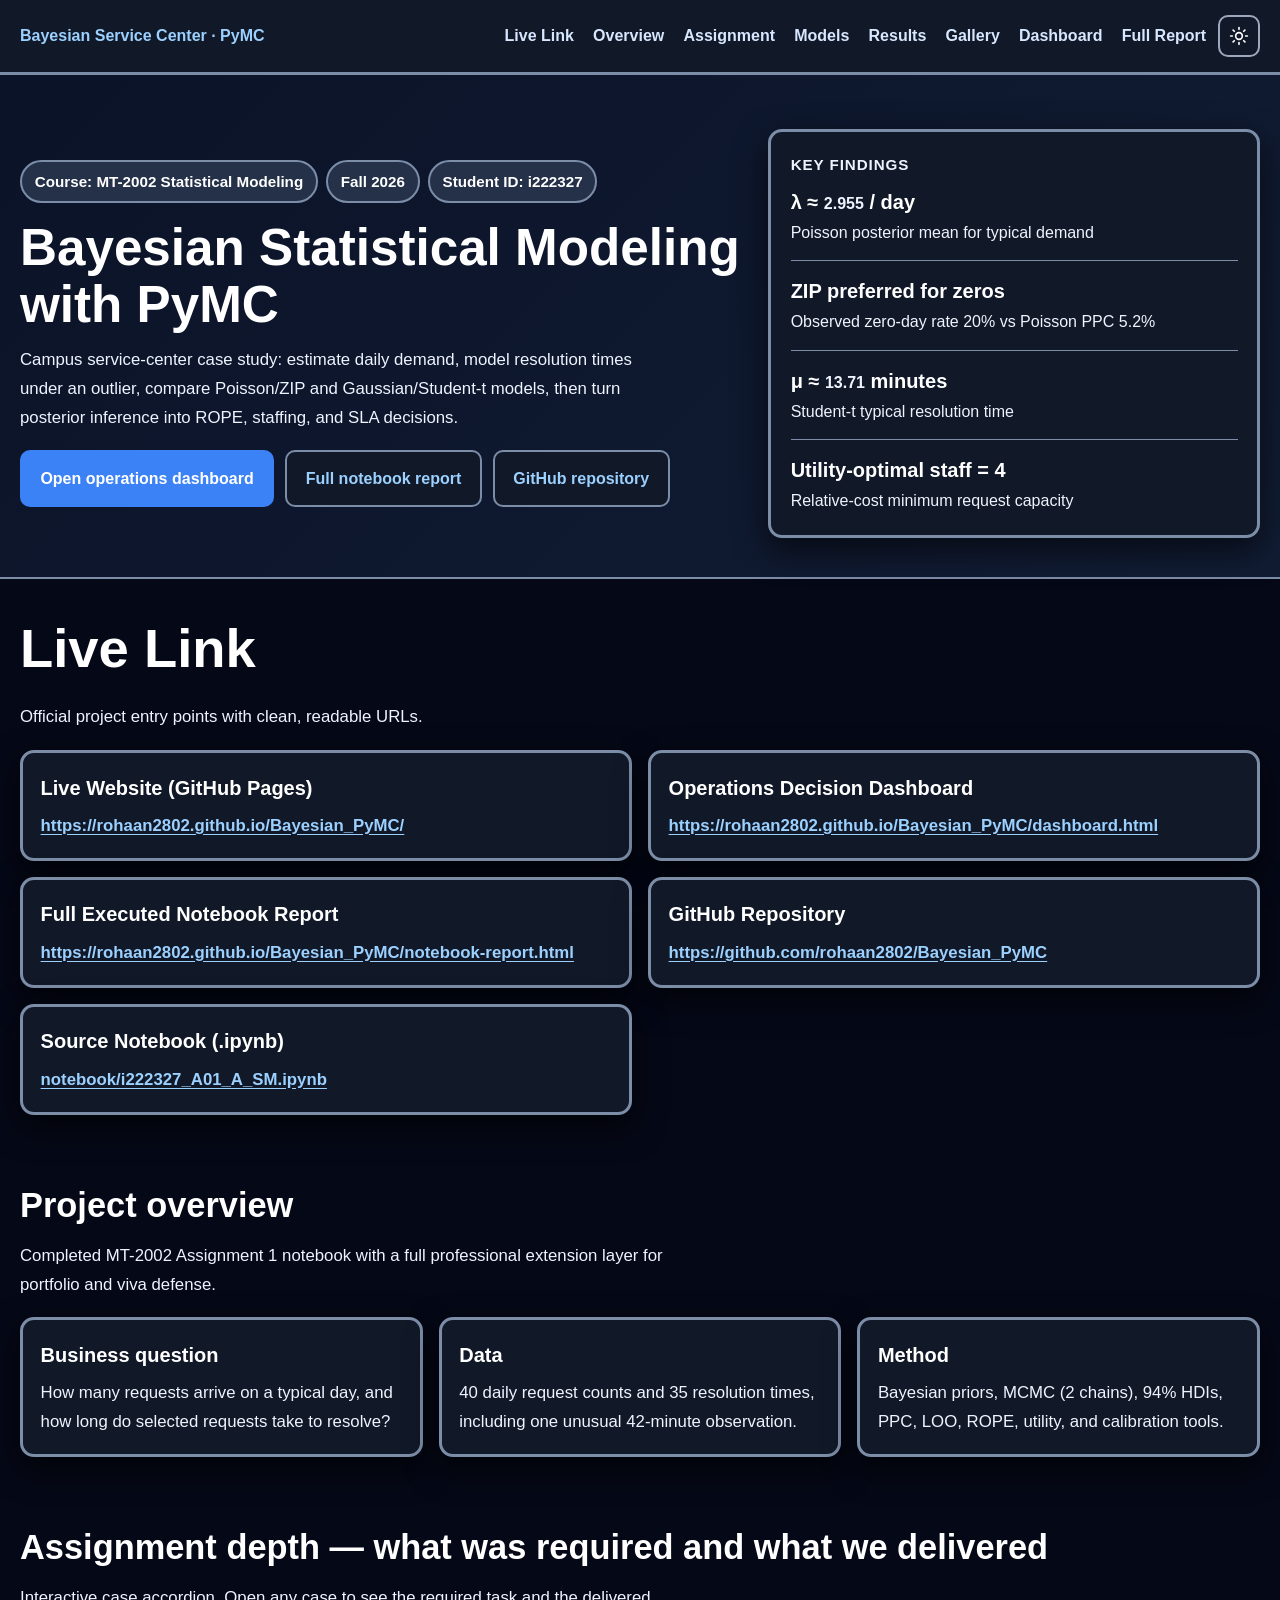
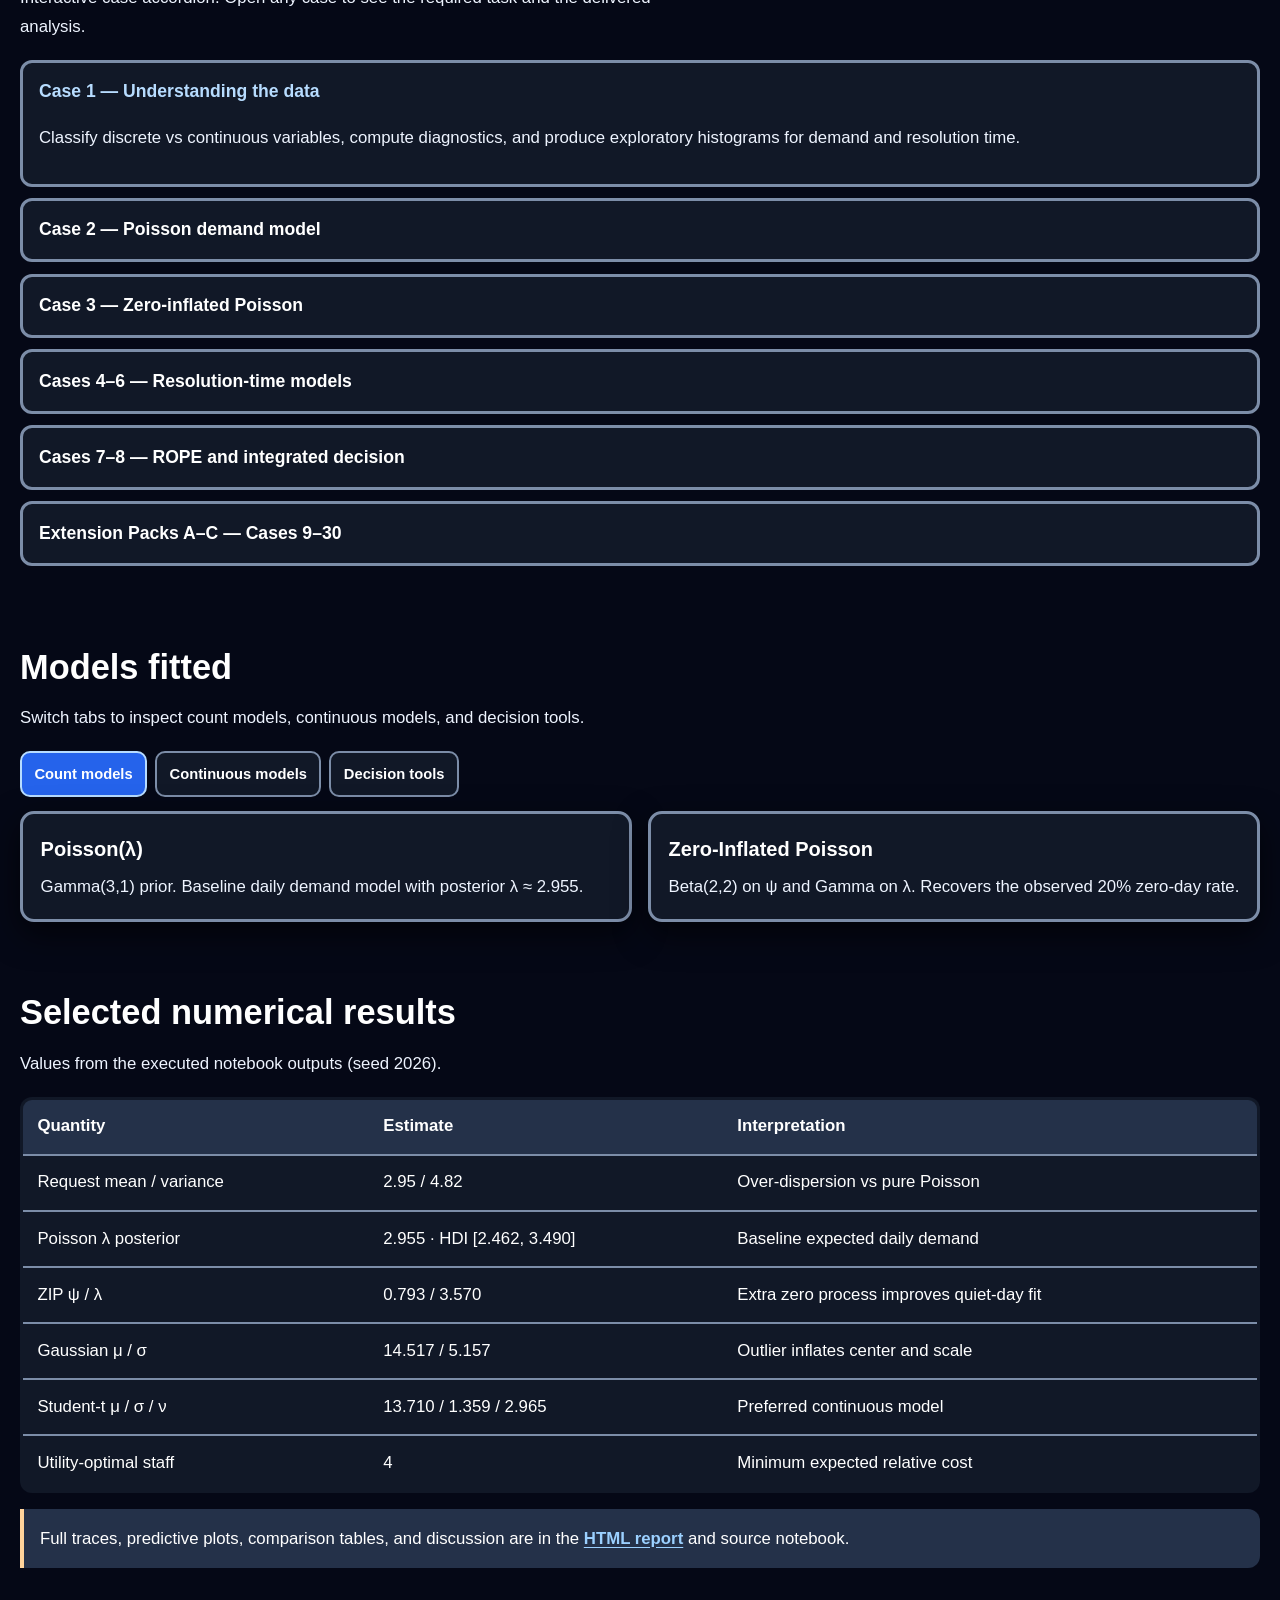
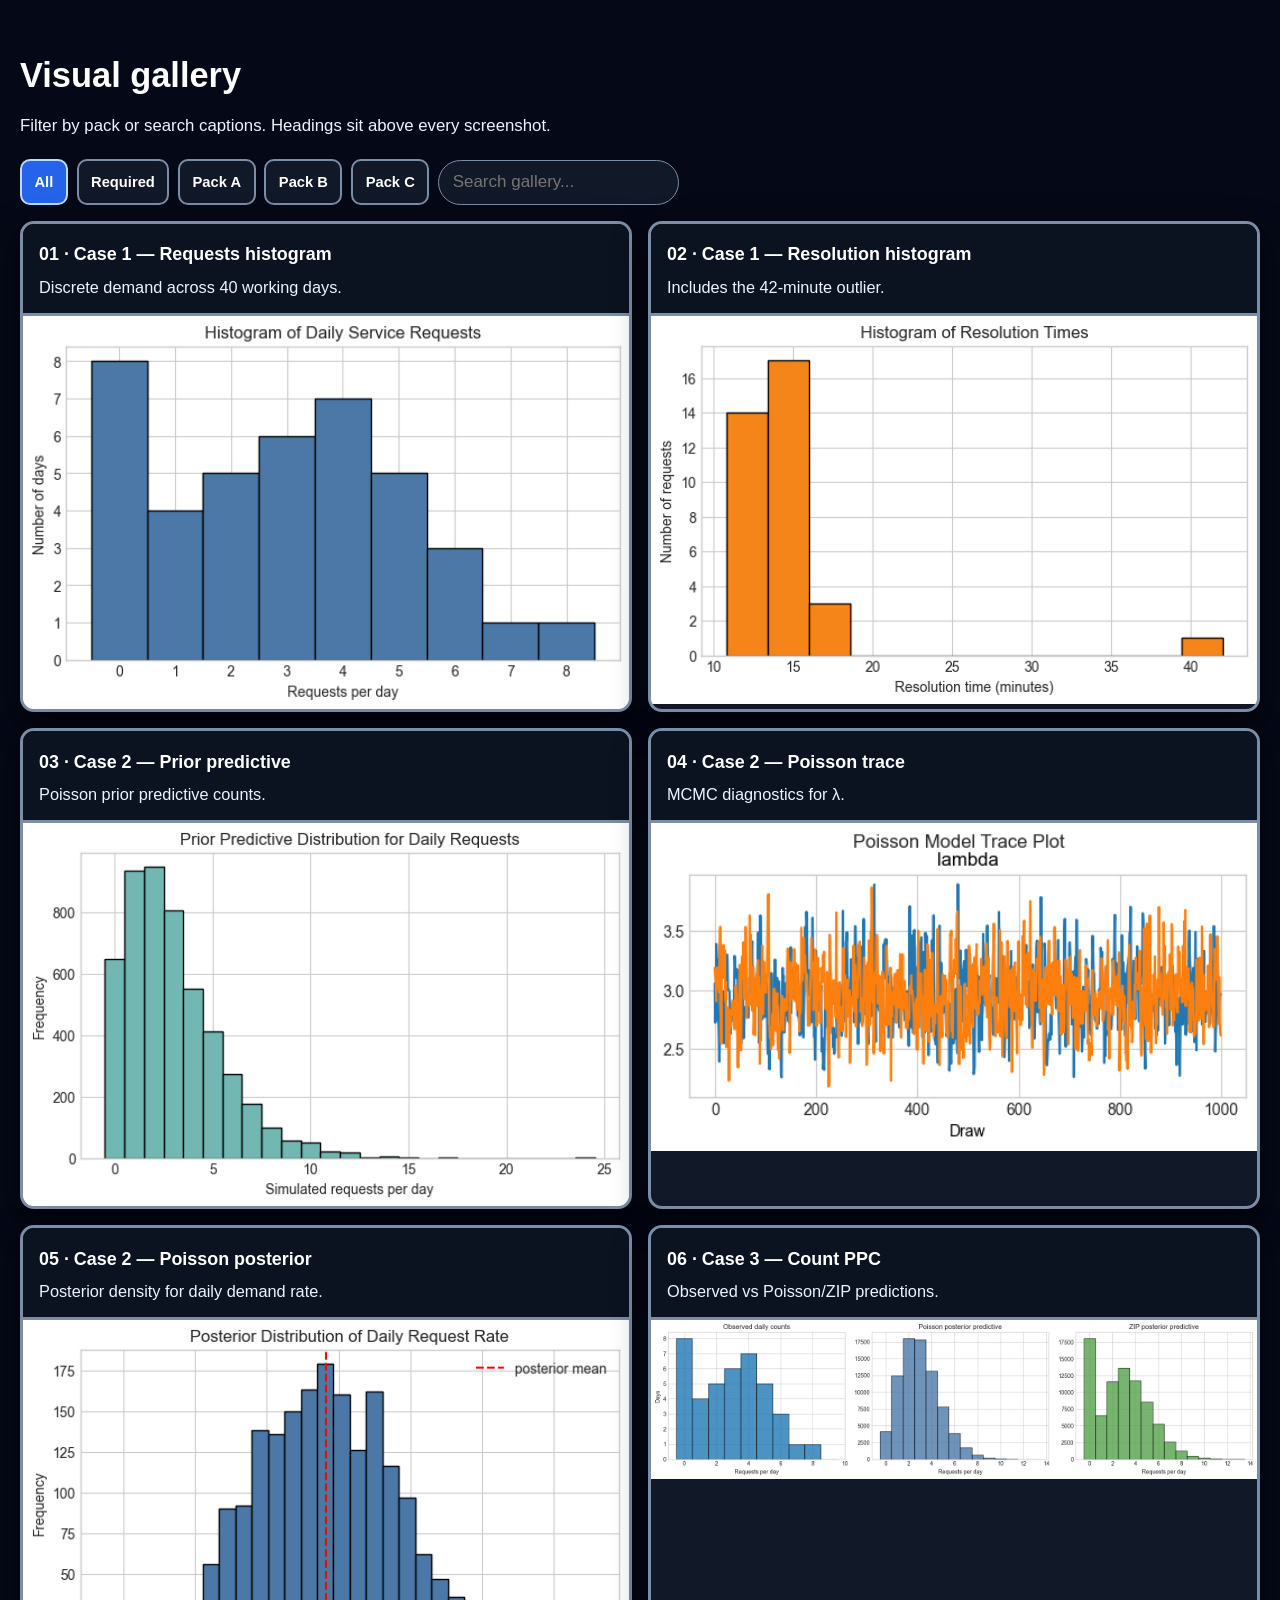
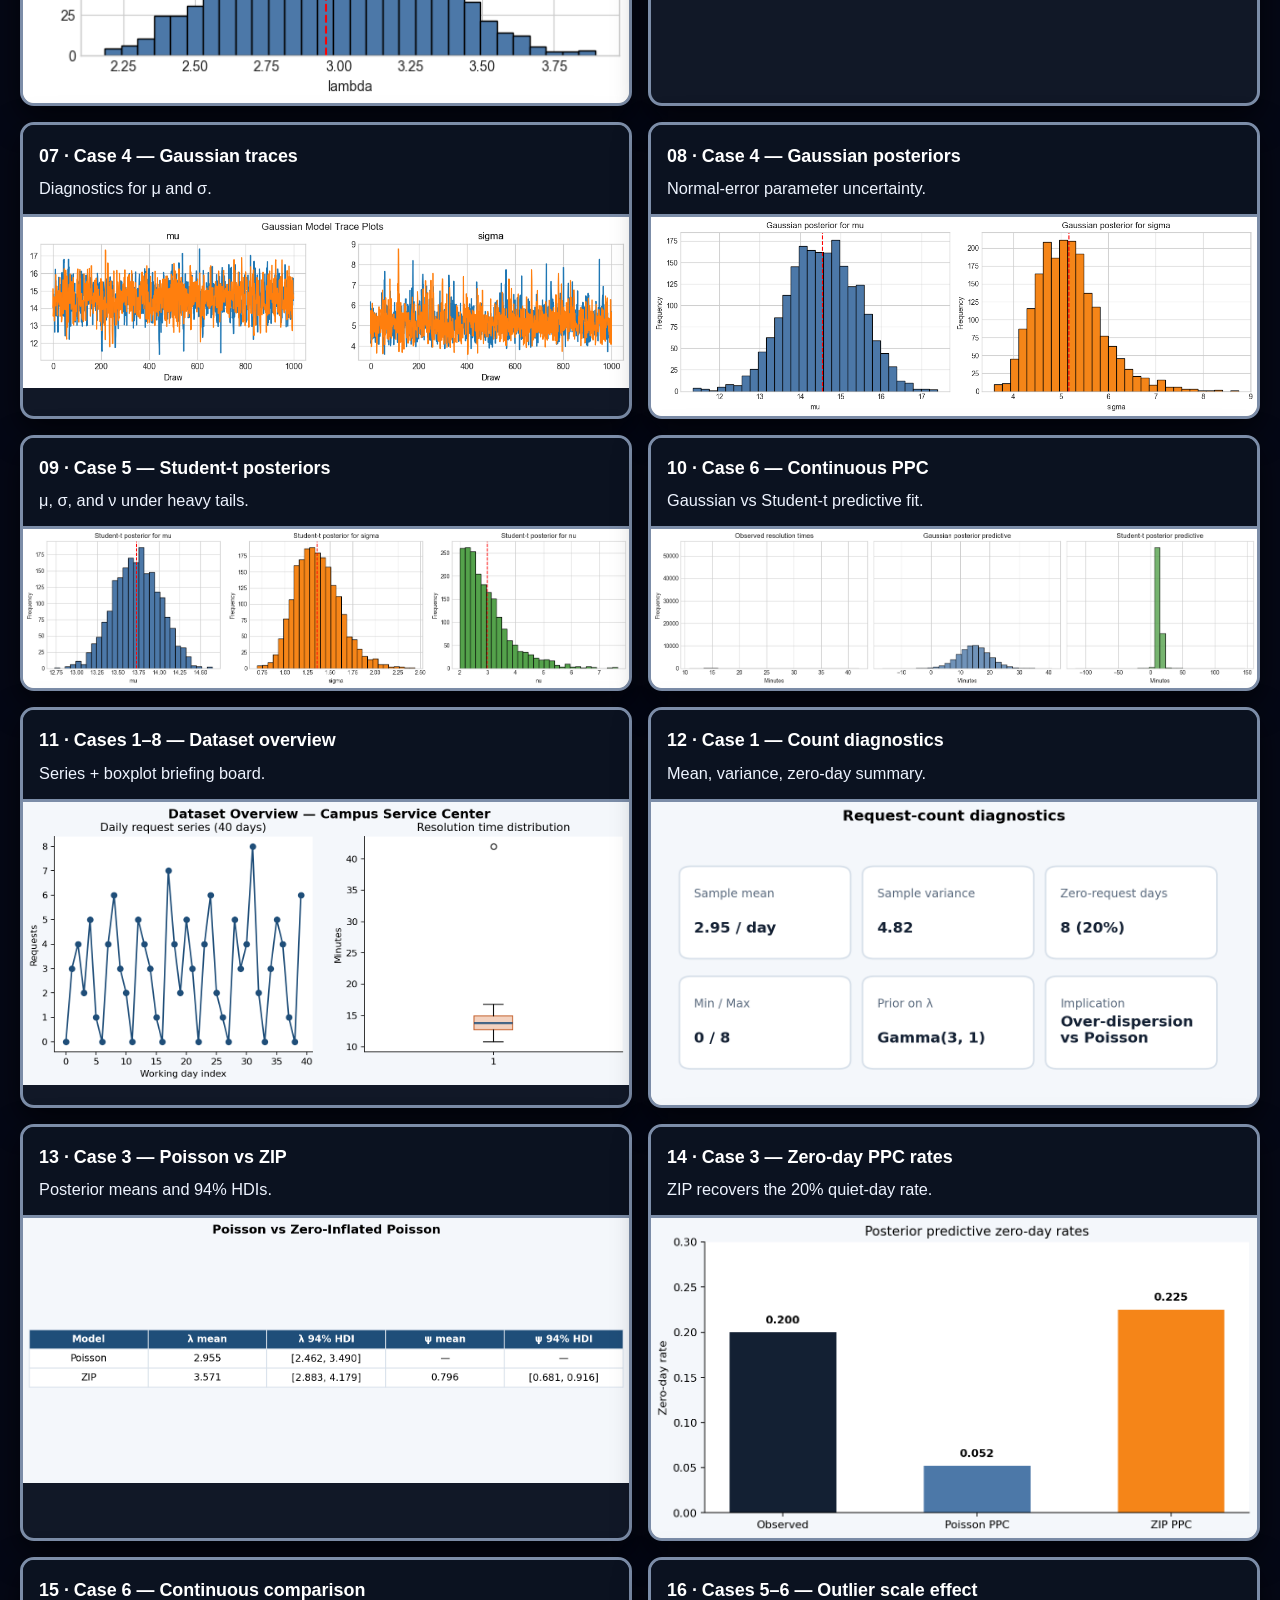
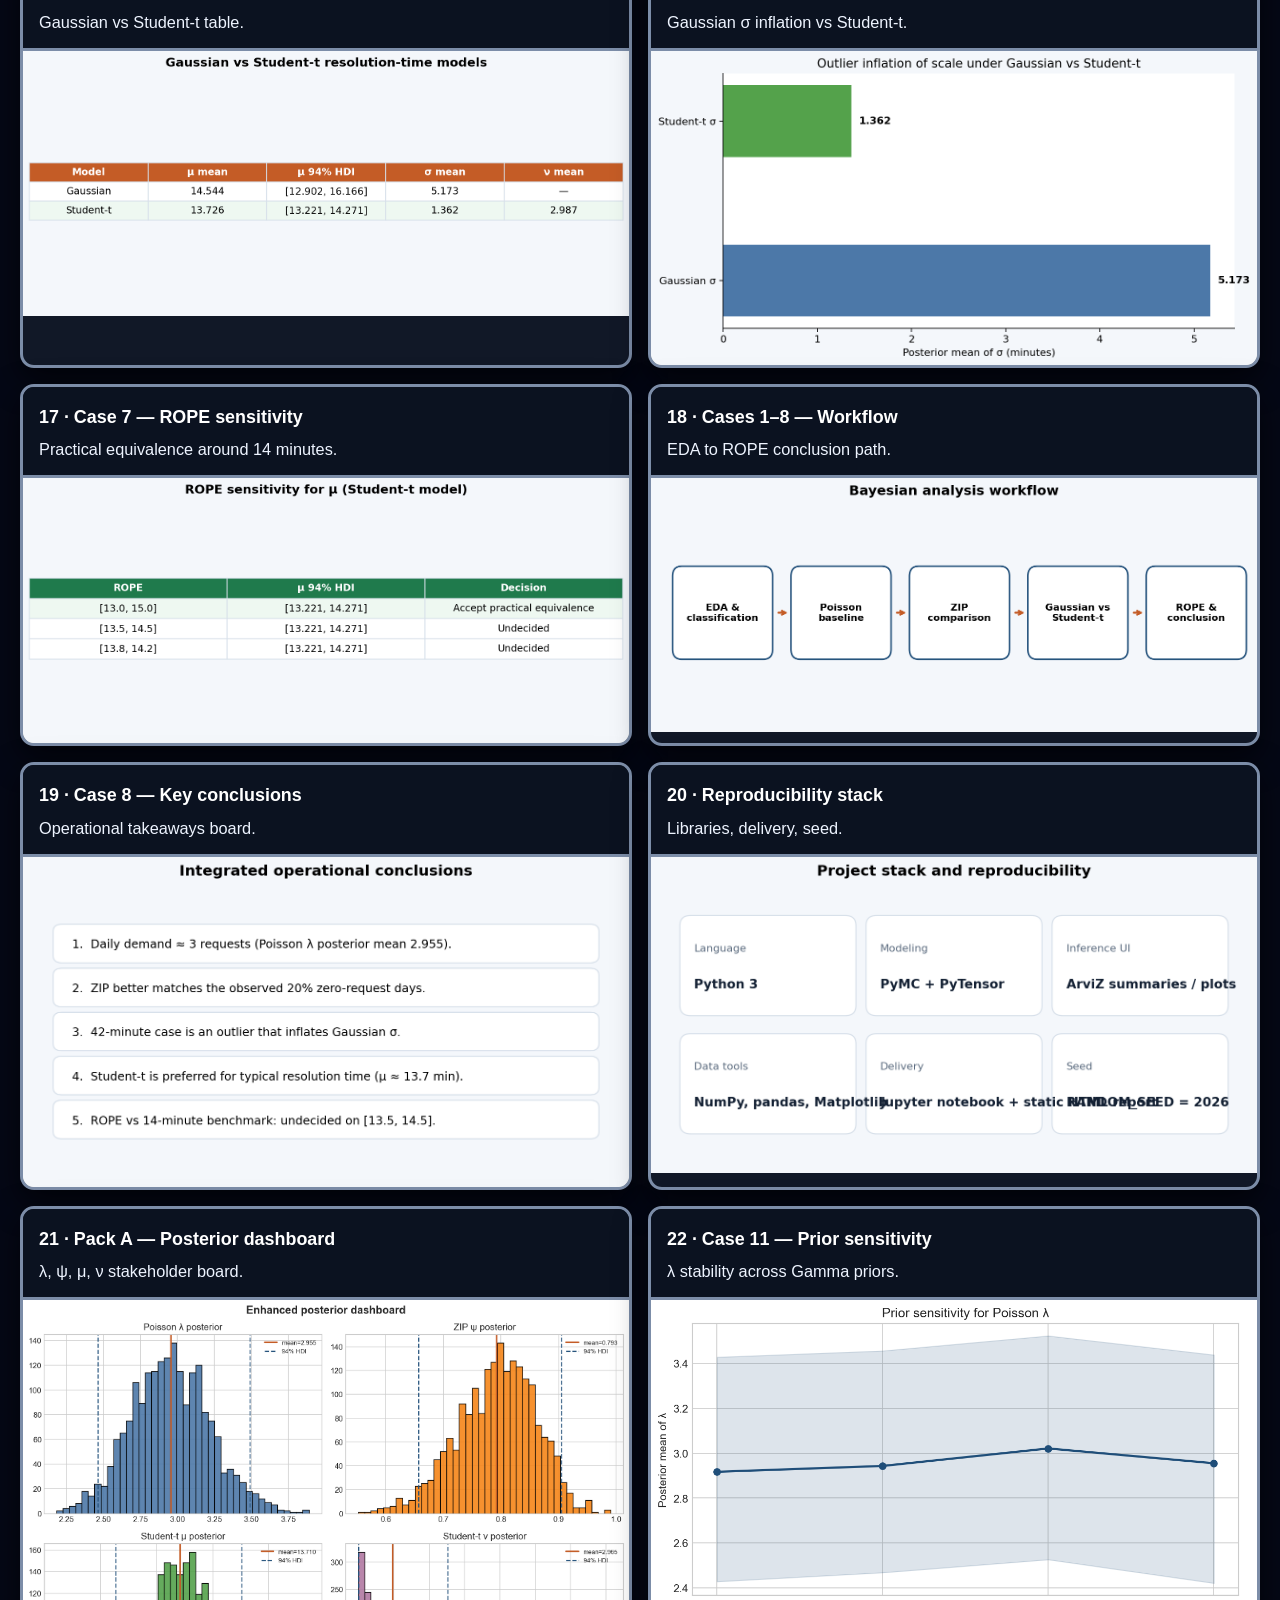
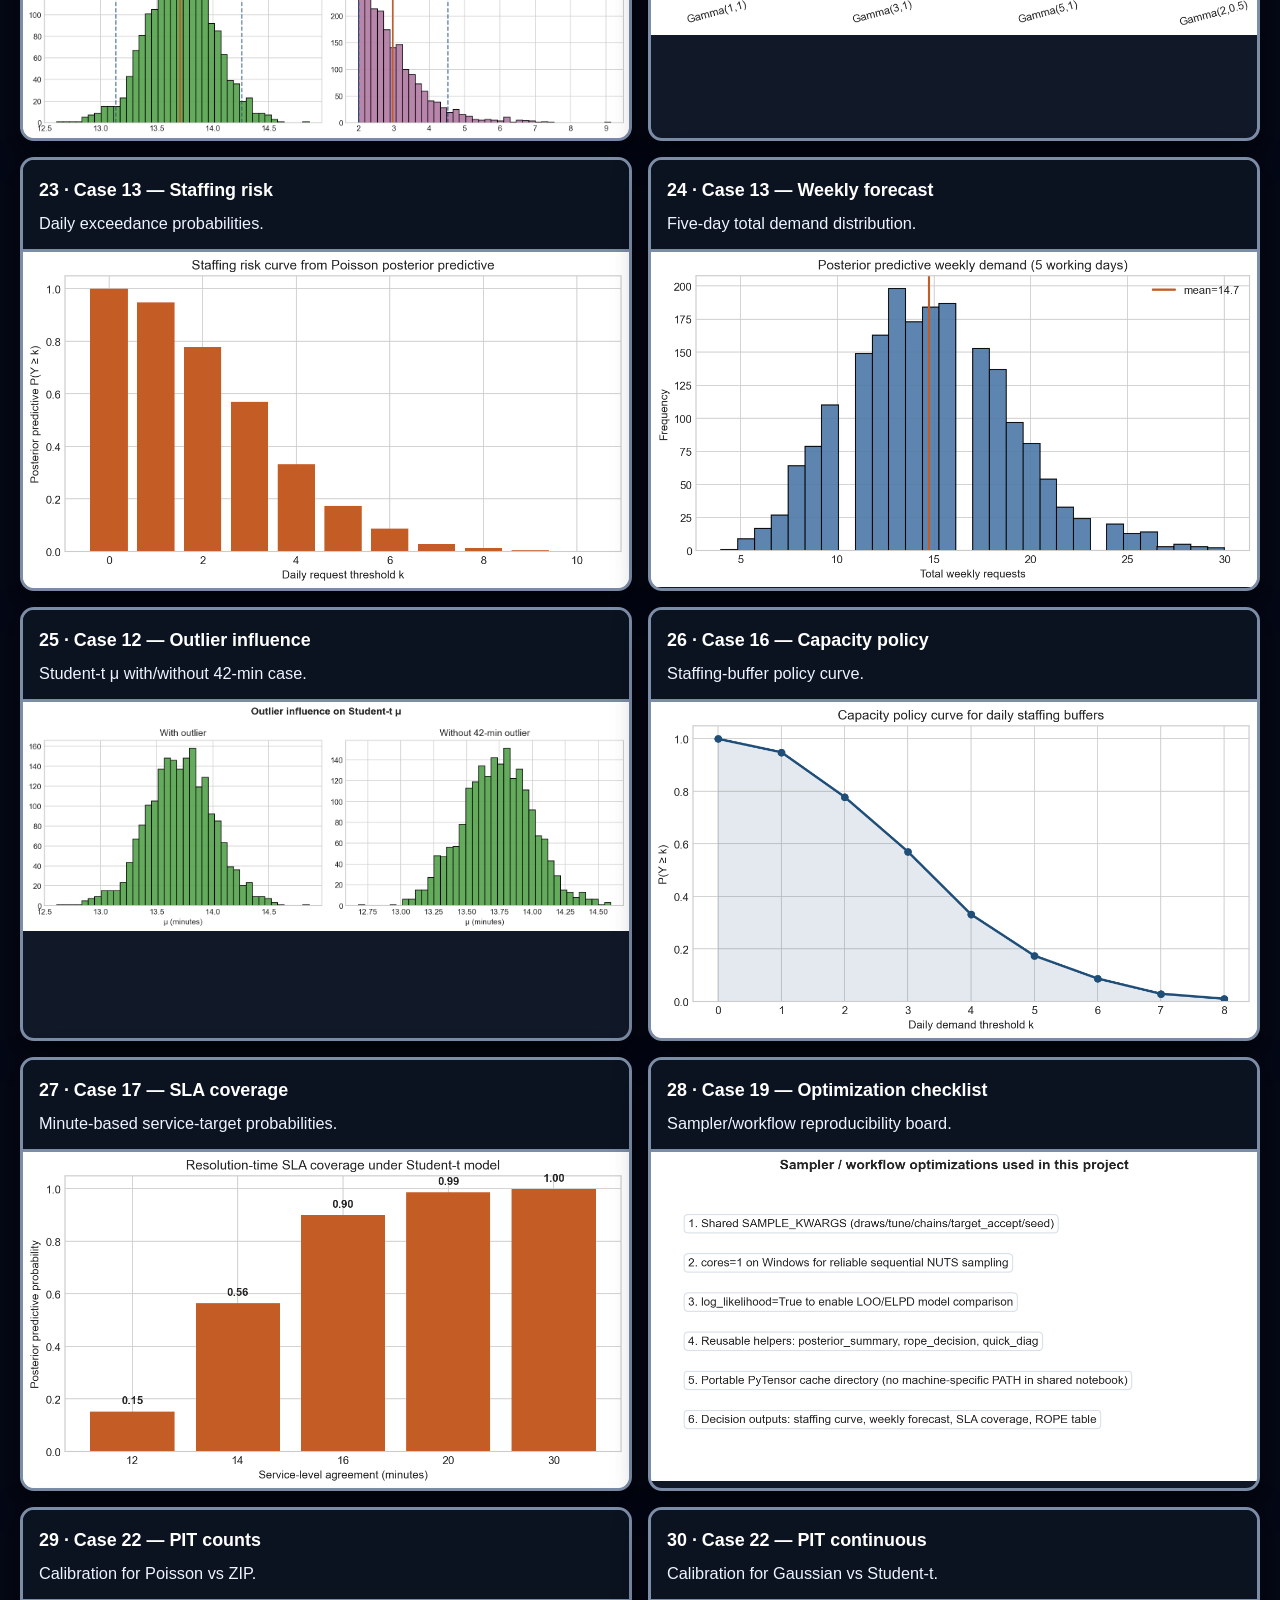
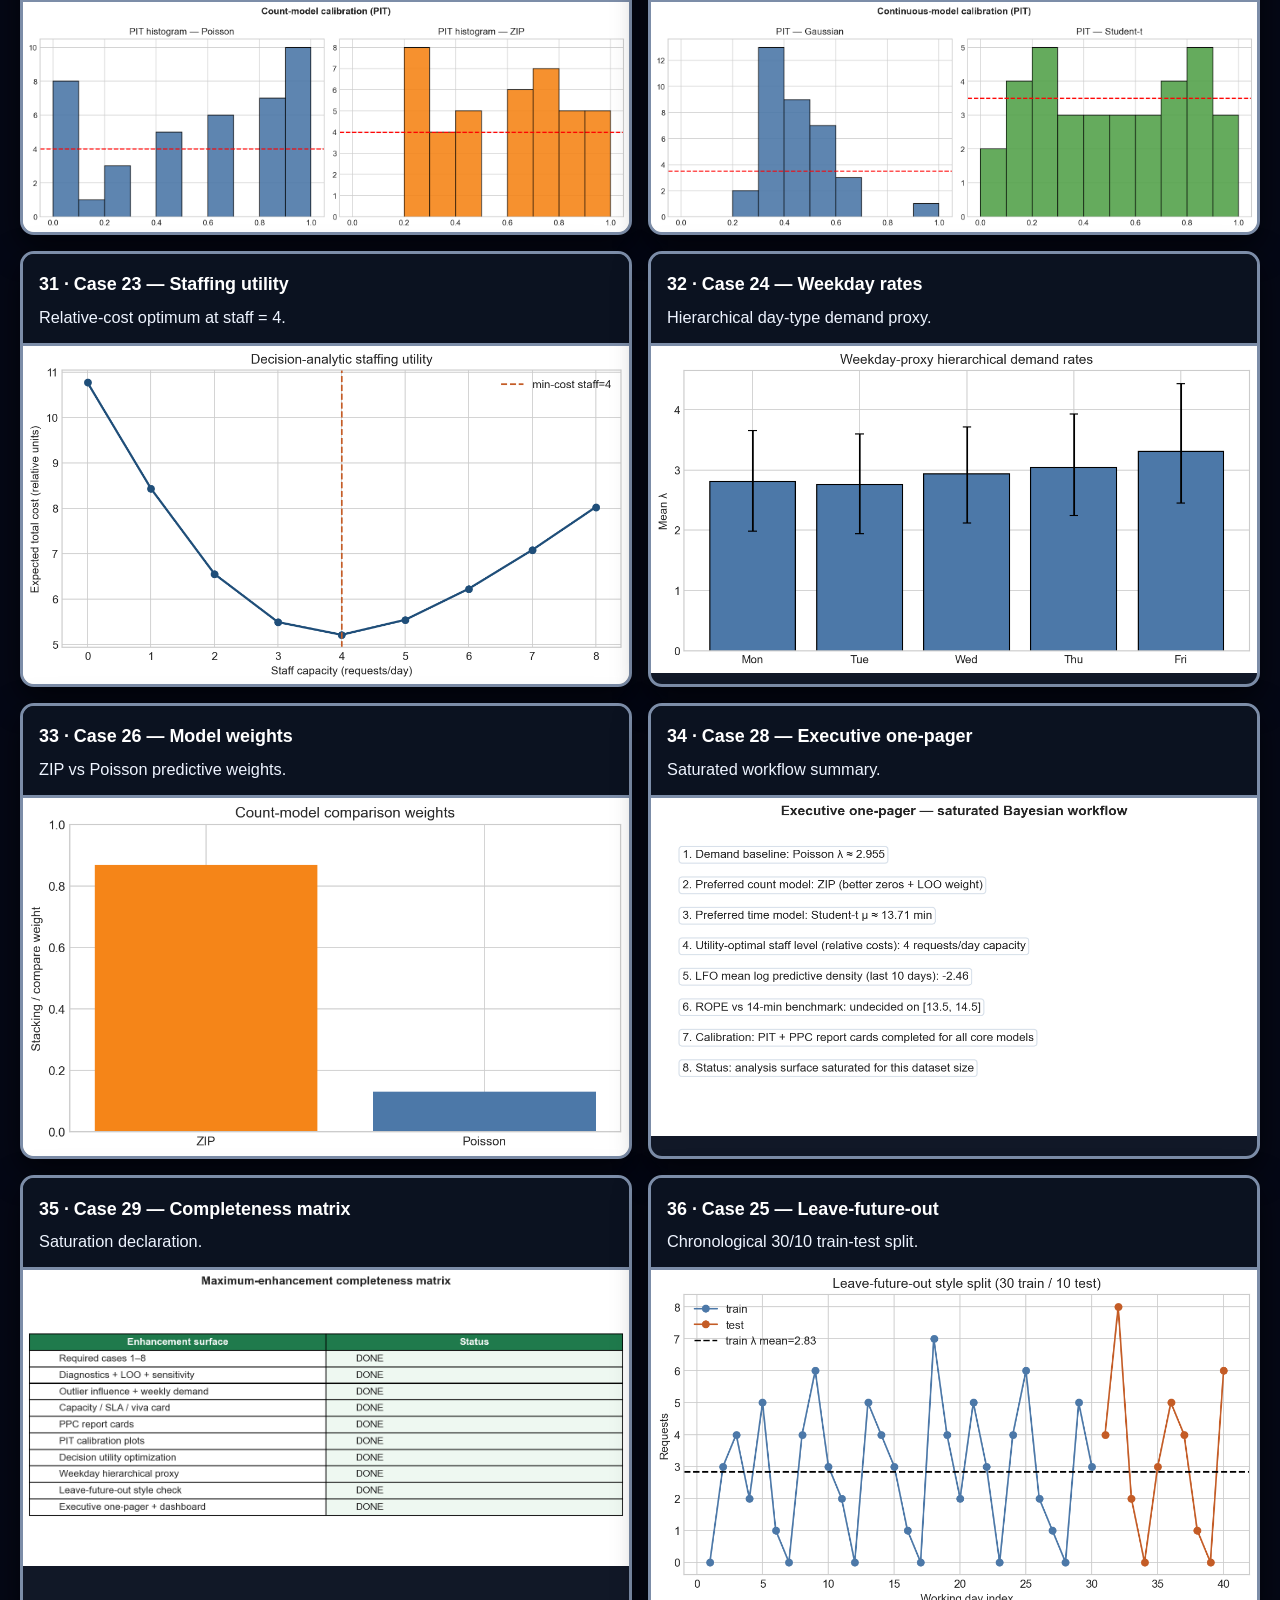
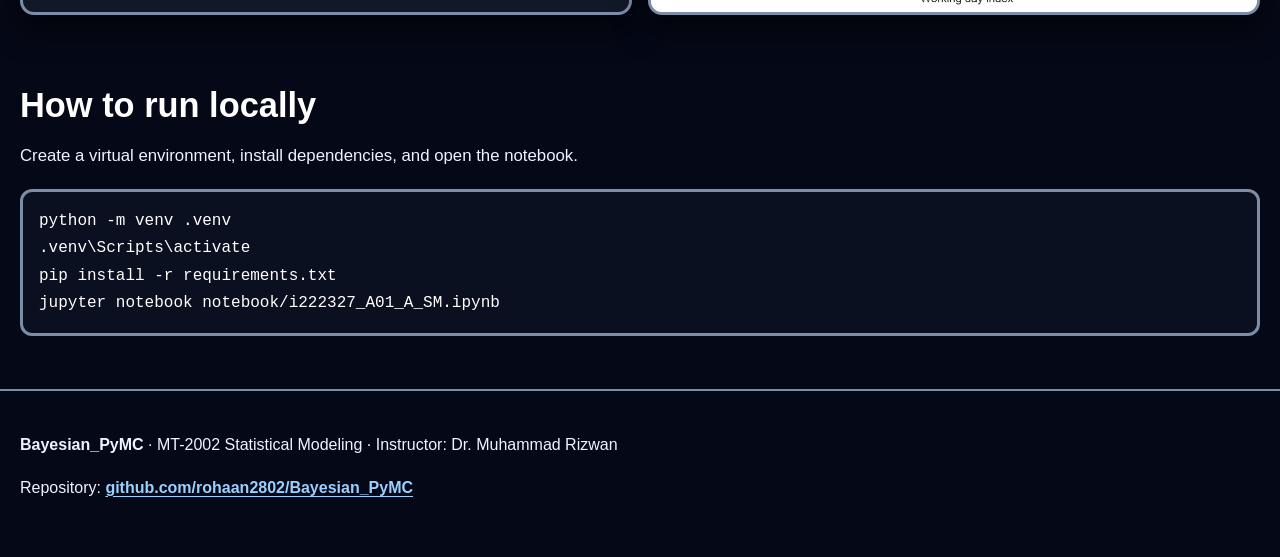
==== commit 93aaab58: "Increase mobile gallery image size" ====
--- a/index.html
+++ b/index.html
@@ -5,13 +5,18 @@
   <meta name="viewport" content="width=device-width, initial-scale=1">
   <title>Bayesian Campus Service Center Analysis | PyMC</title>
   <meta name="description" content="MT-2002 Assignment 1: Bayesian demand and resolution-time analysis for a campus service center using PyMC.">
-  <link rel="stylesheet" href="assets/css/theme.css?v=9">
+  <link rel="stylesheet" href="assets/css/theme.css?v=12">
 </head>
 <body>
   <header class="topbar">
     <div class="wrap">
       <a class="brand" href="#top">Bayesian Service Center · PyMC</a>
-      <nav class="nav" aria-label="Primary">
+      <button class="menu-toggle" type="button" data-menu-toggle aria-label="Open menu" aria-expanded="false" aria-controls="primary-nav">
+        <span></span>
+        <span></span>
+        <span></span>
+      </button>
+      <nav class="nav" id="primary-nav" aria-label="Primary">
         <a href="#live-link">Live Link</a>
         <a href="#overview">Overview</a>
         <a href="#assignment">Assignment</a>
@@ -259,6 +264,6 @@
       <p>Repository: <a href="https://github.com/rohaan2802/Bayesian_PyMC">github.com/rohaan2802/Bayesian_PyMC</a></p>
     </div>
   </footer>
-  <script src="assets/js/site.js?v=7"></script>
+  <script src="assets/js/site.js?v=10"></script>
 </body>
 </html>
--- a/assets/css/theme.css
+++ b/assets/css/theme.css
@@ -101,6 +101,37 @@
   flex: 0 0 auto;
   white-space: nowrap;
 }
+.menu-toggle {
+  display: none;
+  width: 44px;
+  height: 44px;
+  flex: 0 0 auto;
+  align-items: center;
+  justify-content: center;
+  flex-direction: column;
+  gap: 5px;
+  border: 3px solid var(--line);
+  border-radius: 10px;
+  background: var(--bg-elev);
+  color: var(--ink);
+  cursor: pointer;
+}
+.menu-toggle span {
+  width: 20px;
+  height: 2px;
+  border-radius: 999px;
+  background: currentColor;
+  transition: transform 0.2s ease, opacity 0.2s ease;
+}
+.menu-toggle[aria-expanded="true"] span:nth-child(1) {
+  transform: translateY(7px) rotate(45deg);
+}
+.menu-toggle[aria-expanded="true"] span:nth-child(2) {
+  opacity: 0;
+}
+.menu-toggle[aria-expanded="true"] span:nth-child(3) {
+  transform: translateY(-7px) rotate(-45deg);
+}
 .nav {
   display: flex;
   flex-wrap: nowrap;
@@ -313,6 +344,11 @@
   color: #ffffff;
   border-color: #9ca9bd;
 }
+html[data-theme="dark"] .menu-toggle {
+  background: #111827;
+  color: #ffffff;
+  border-color: #9ca9bd;
+}
 
 .stat-list { list-style: none; margin: 0; padding: 0; display: grid; gap: 0.8rem; }
 .stat-list li {
@@ -356,6 +392,7 @@
 }
 
 .shot { overflow: hidden; }
+.shot { margin: 0; }
 .shot figcaption {
   padding: 0.95rem 1rem 0.7rem;
   border-bottom: 3px solid var(--line);
@@ -529,23 +566,52 @@
   .wrap { width: min(100% - 1.2rem, var(--max)); }
   .topbar .wrap {
     width: min(100% - 0.8rem, var(--max));
+    min-height: 64px;
     gap: 0.6rem;
-  }
+    flex-wrap: wrap;
+  }
+  .menu-toggle { display: inline-flex; margin-left: auto; }
   .brand {
-    max-width: 42vw;
-    overflow: hidden;
-    text-overflow: ellipsis;
+    max-width: calc(100% - 56px);
+    white-space: normal;
+    line-height: 1.2;
+    overflow: visible;
+    text-overflow: clip;
   }
   .nav {
-    flex: 1 1 auto;
-    justify-content: flex-start;
-  }
+    display: none;
+    flex: 1 0 100%;
+    width: 100%;
+    max-height: none;
+    overflow: visible;
+    justify-content: stretch;
+    flex-wrap: wrap;
+    gap: 0.5rem;
+    padding: 0.45rem 0 0.2rem;
+  }
+  .topbar.menu-open .nav { display: flex; }
   .nav a {
+    flex: 1 1 calc(50% - 0.5rem);
+    text-align: center;
+    background: var(--chip);
+    border: 2px solid var(--line);
     font-size: 0.96rem;
-    padding: 0.52rem 0.48rem;
+    padding: 0.72rem 0.55rem;
   }
   .theme-icon-btn {
-    width: 38px;
-    height: 38px;
-  }
-}
+    width: 44px;
+    height: 44px;
+    margin-left: auto;
+  }
+  #gallery .wrap,
+  main.wrap {
+    width: min(100% - 0.5rem, var(--max));
+  }
+  .shot figcaption {
+    padding: 0.8rem 0.75rem 0.6rem;
+  }
+  .shot img {
+    width: 100%;
+    max-height: 680px;
+  }
+}
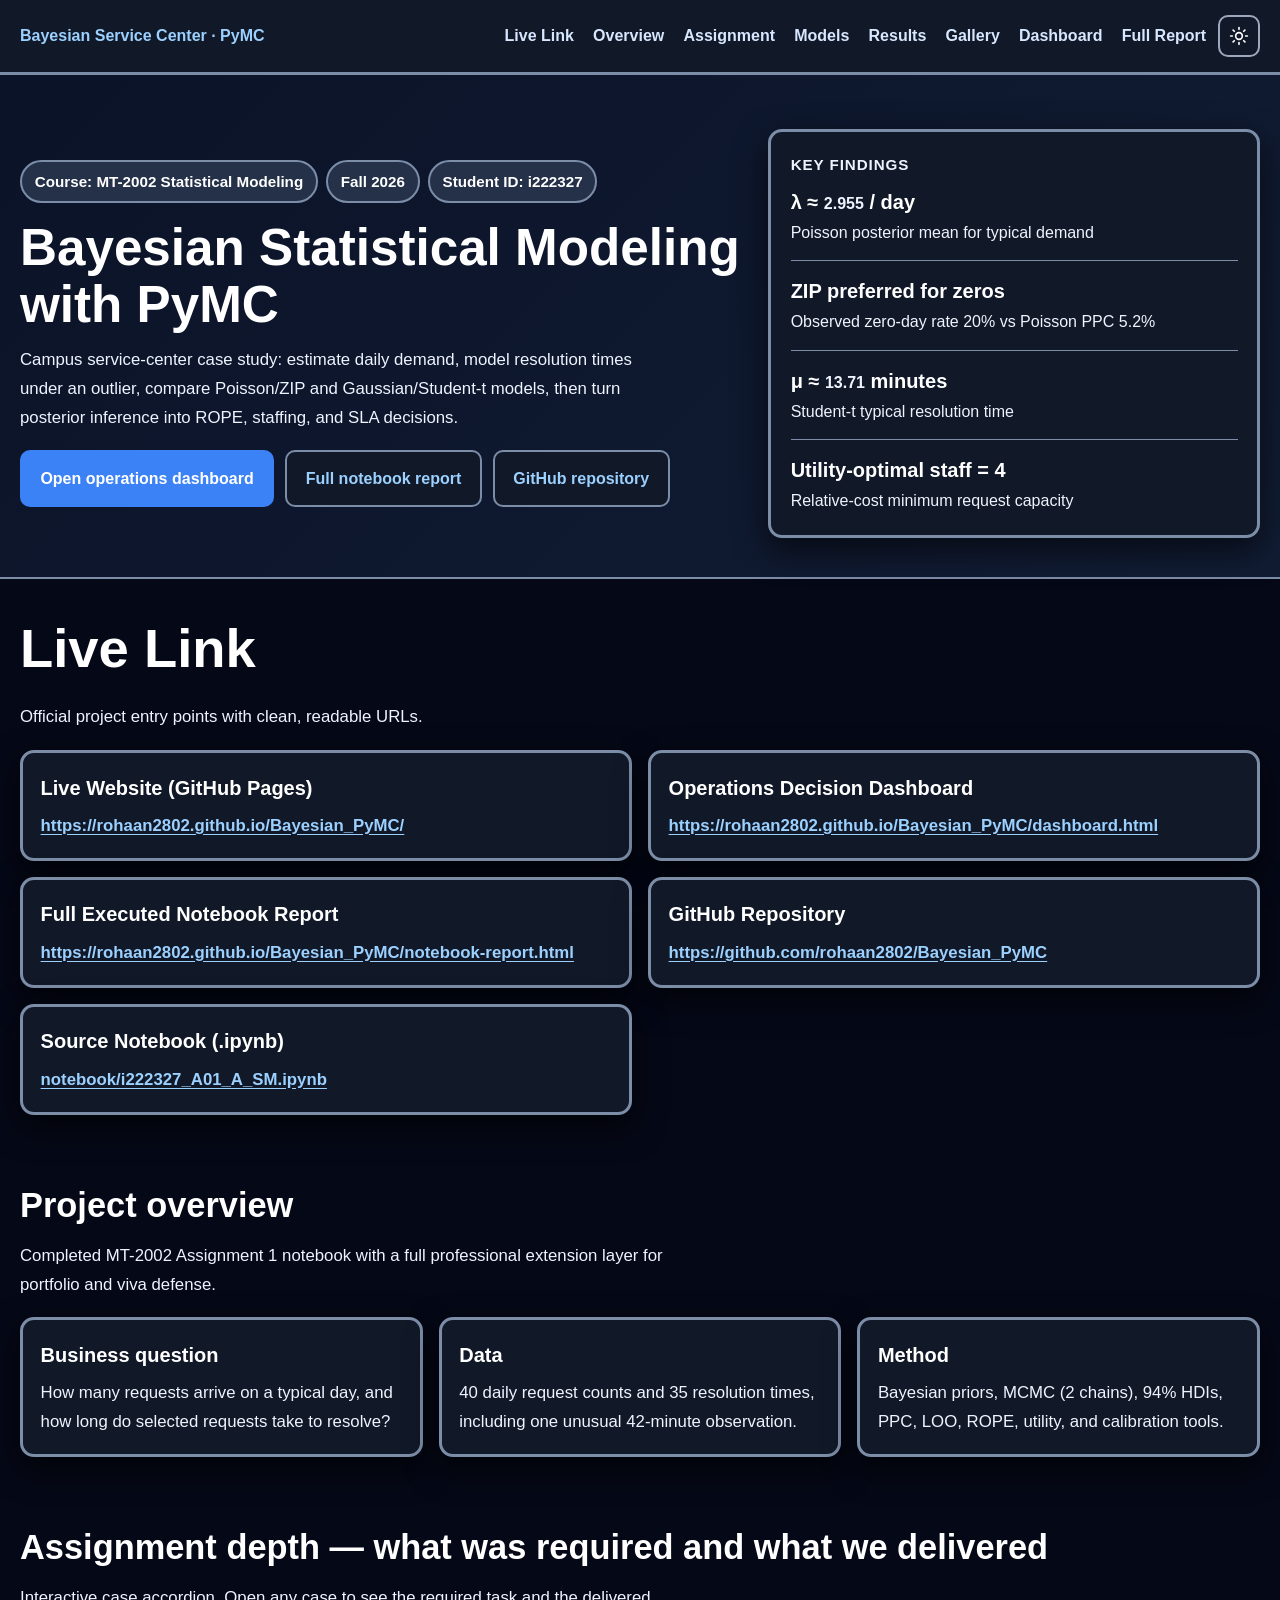
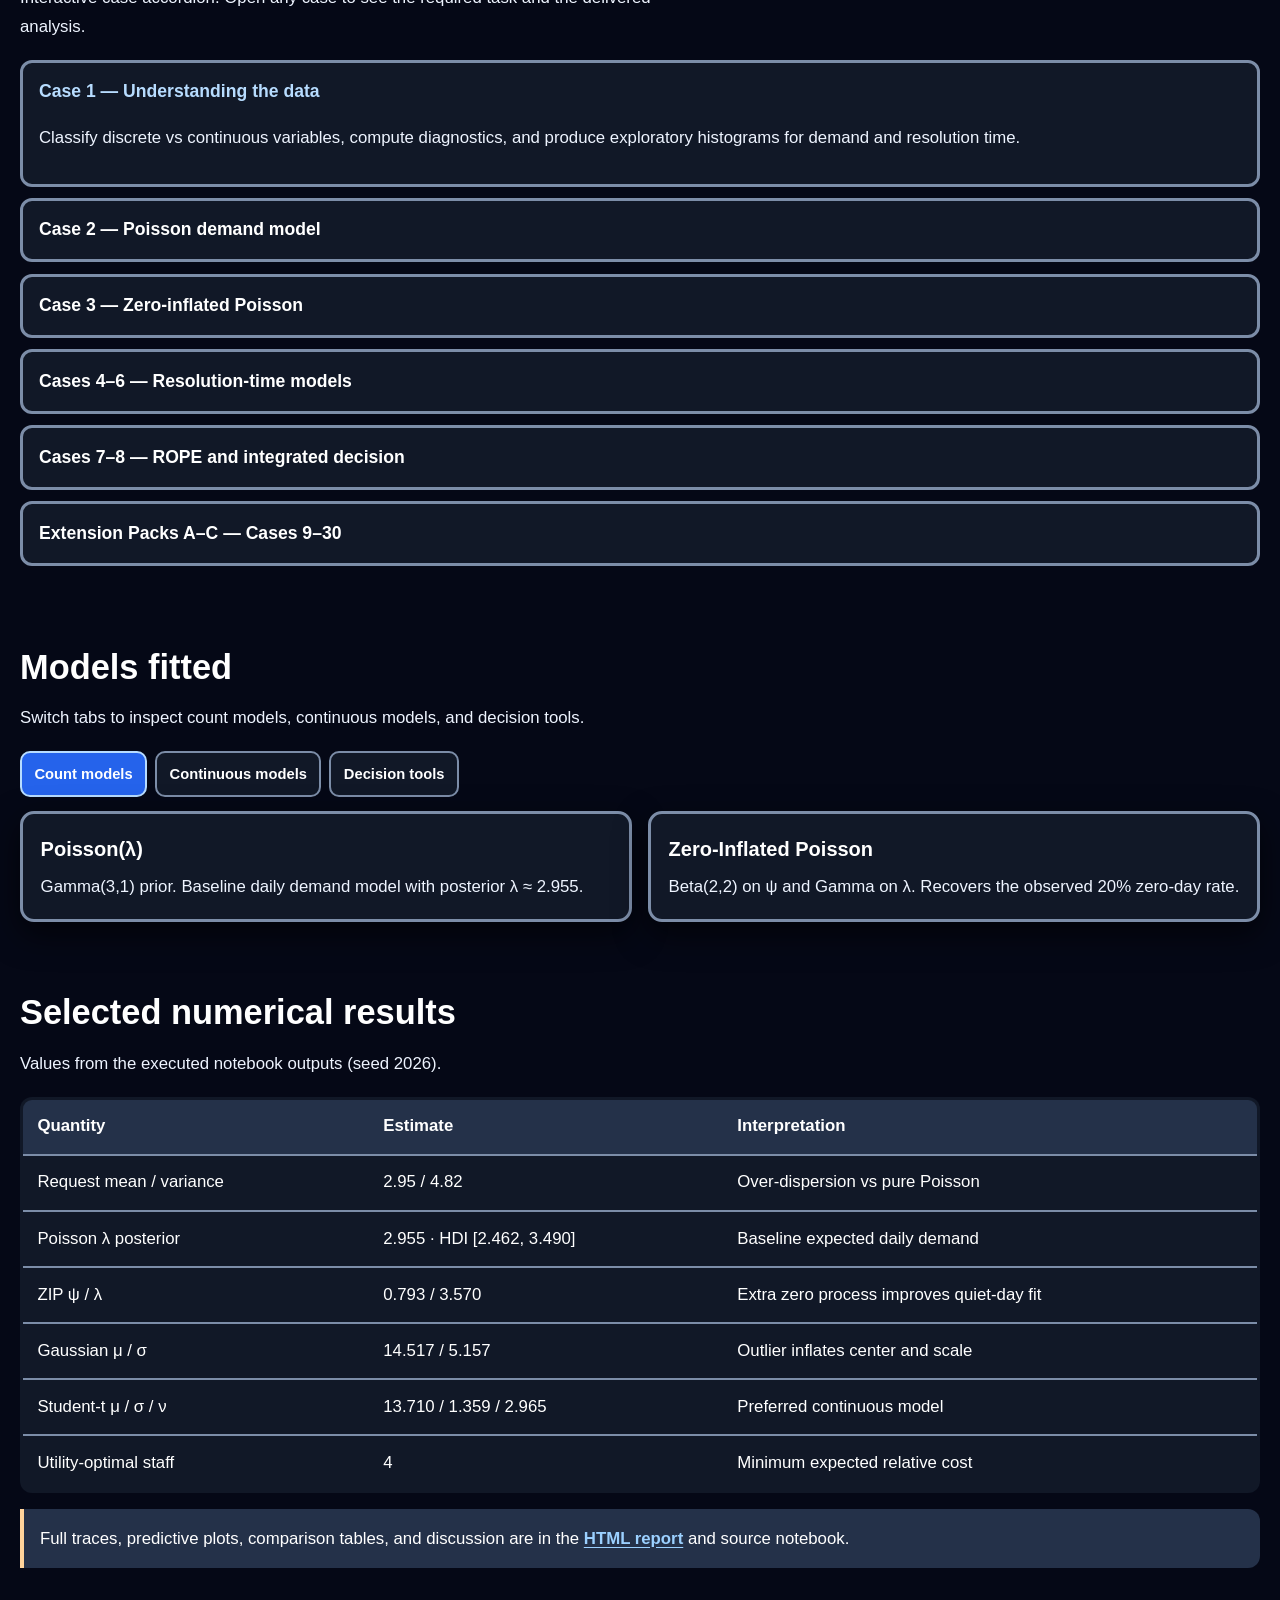
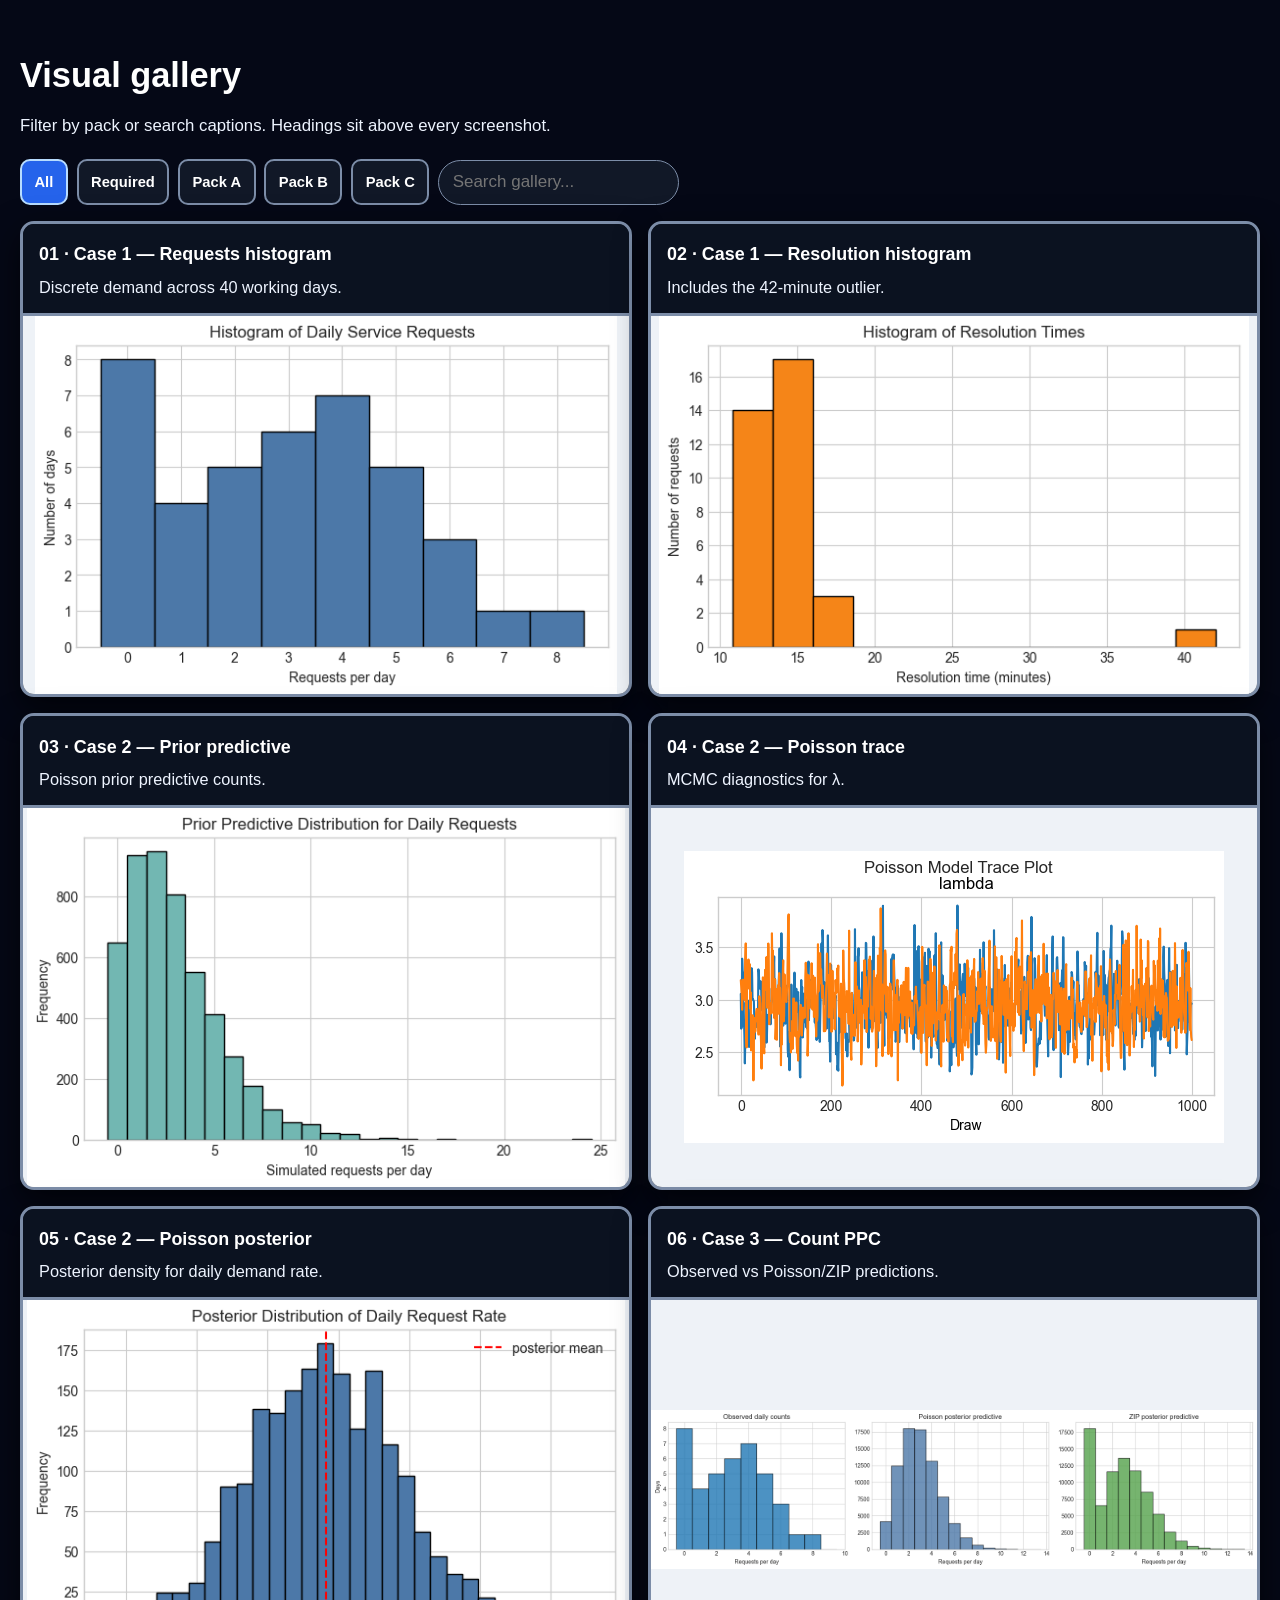
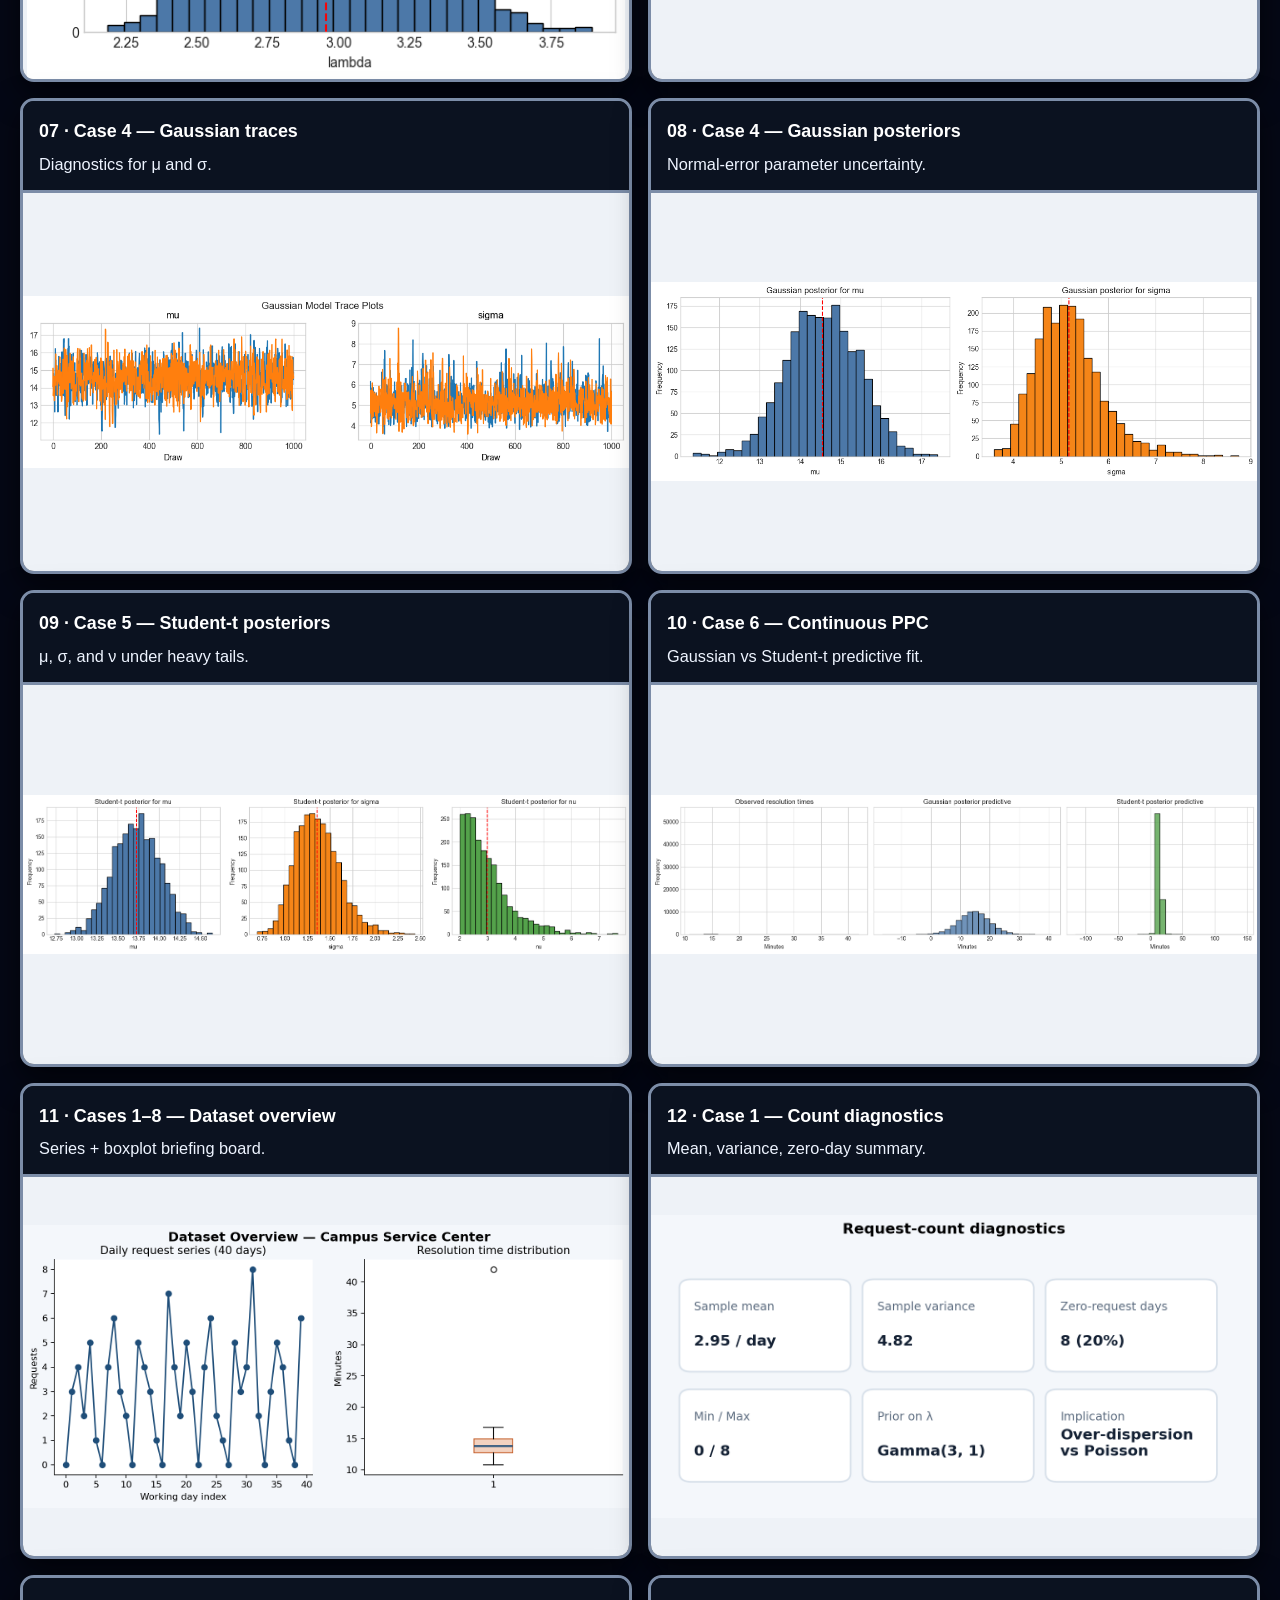
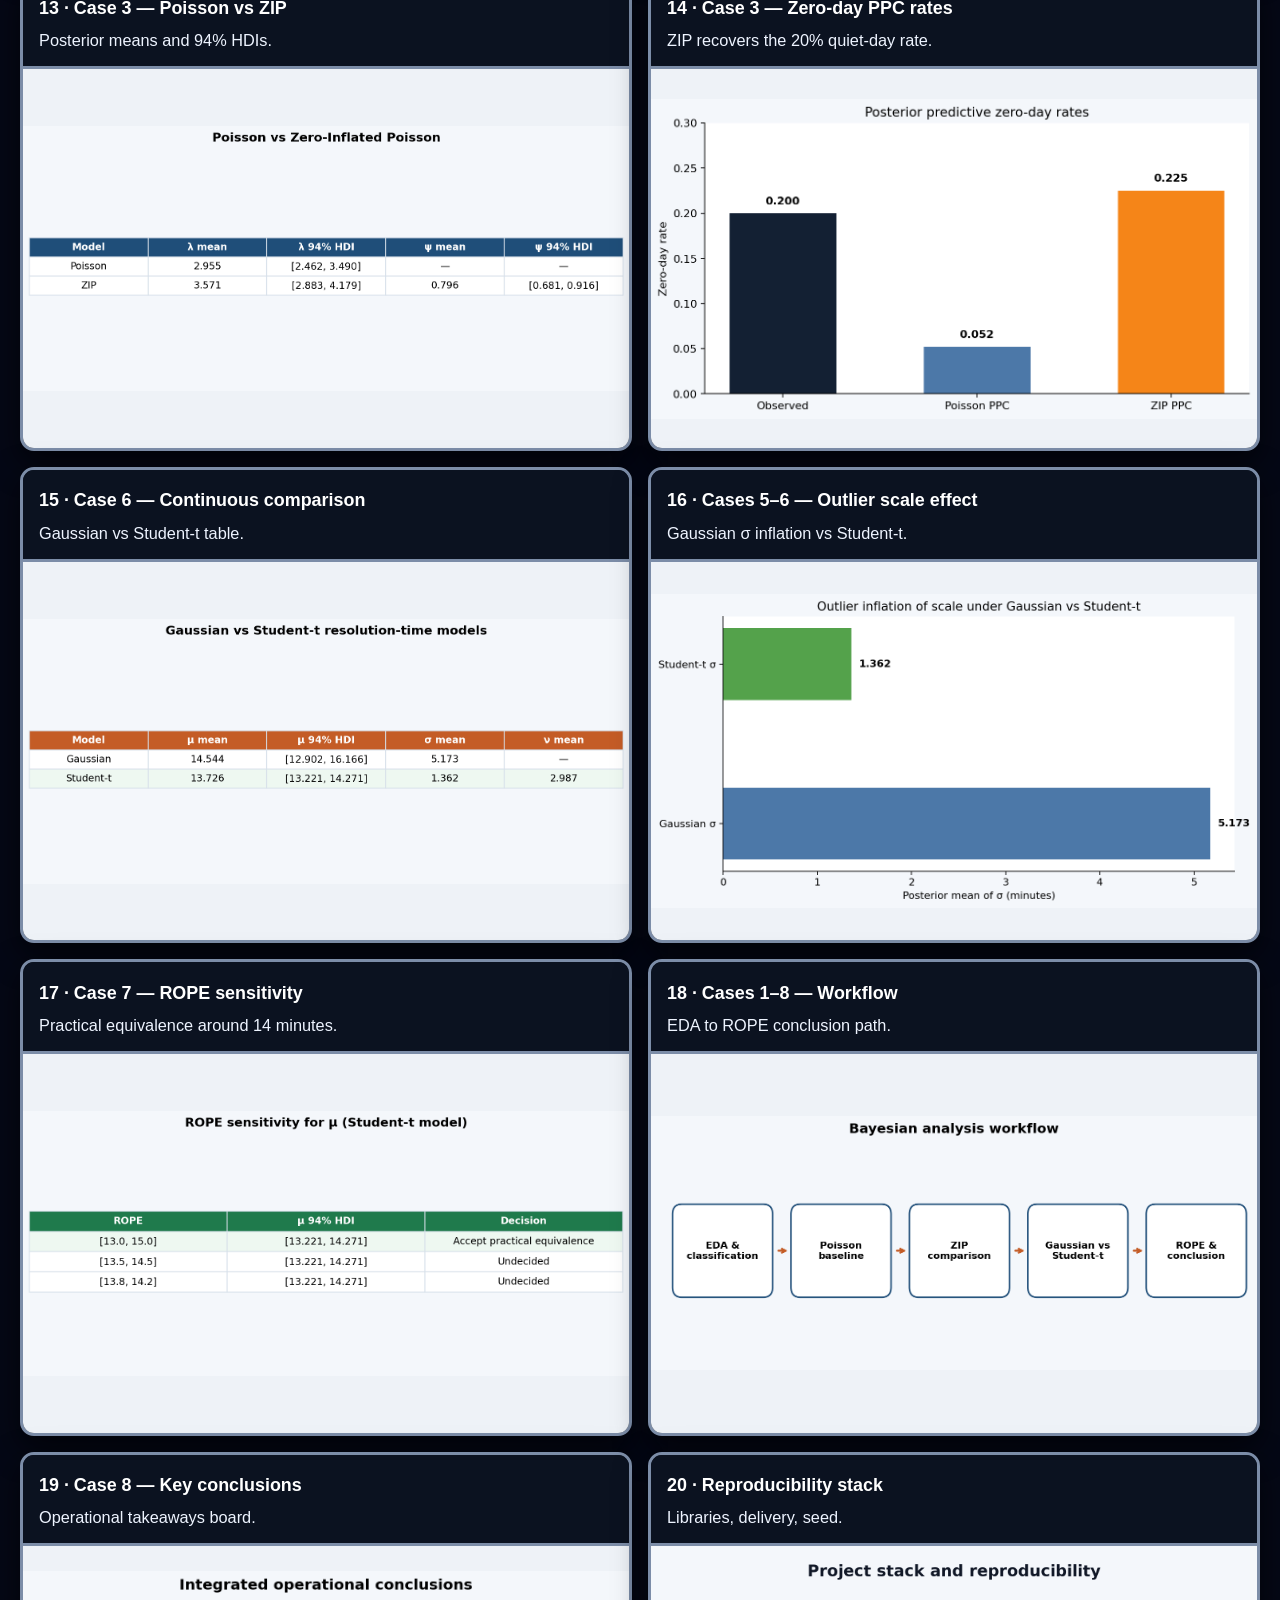
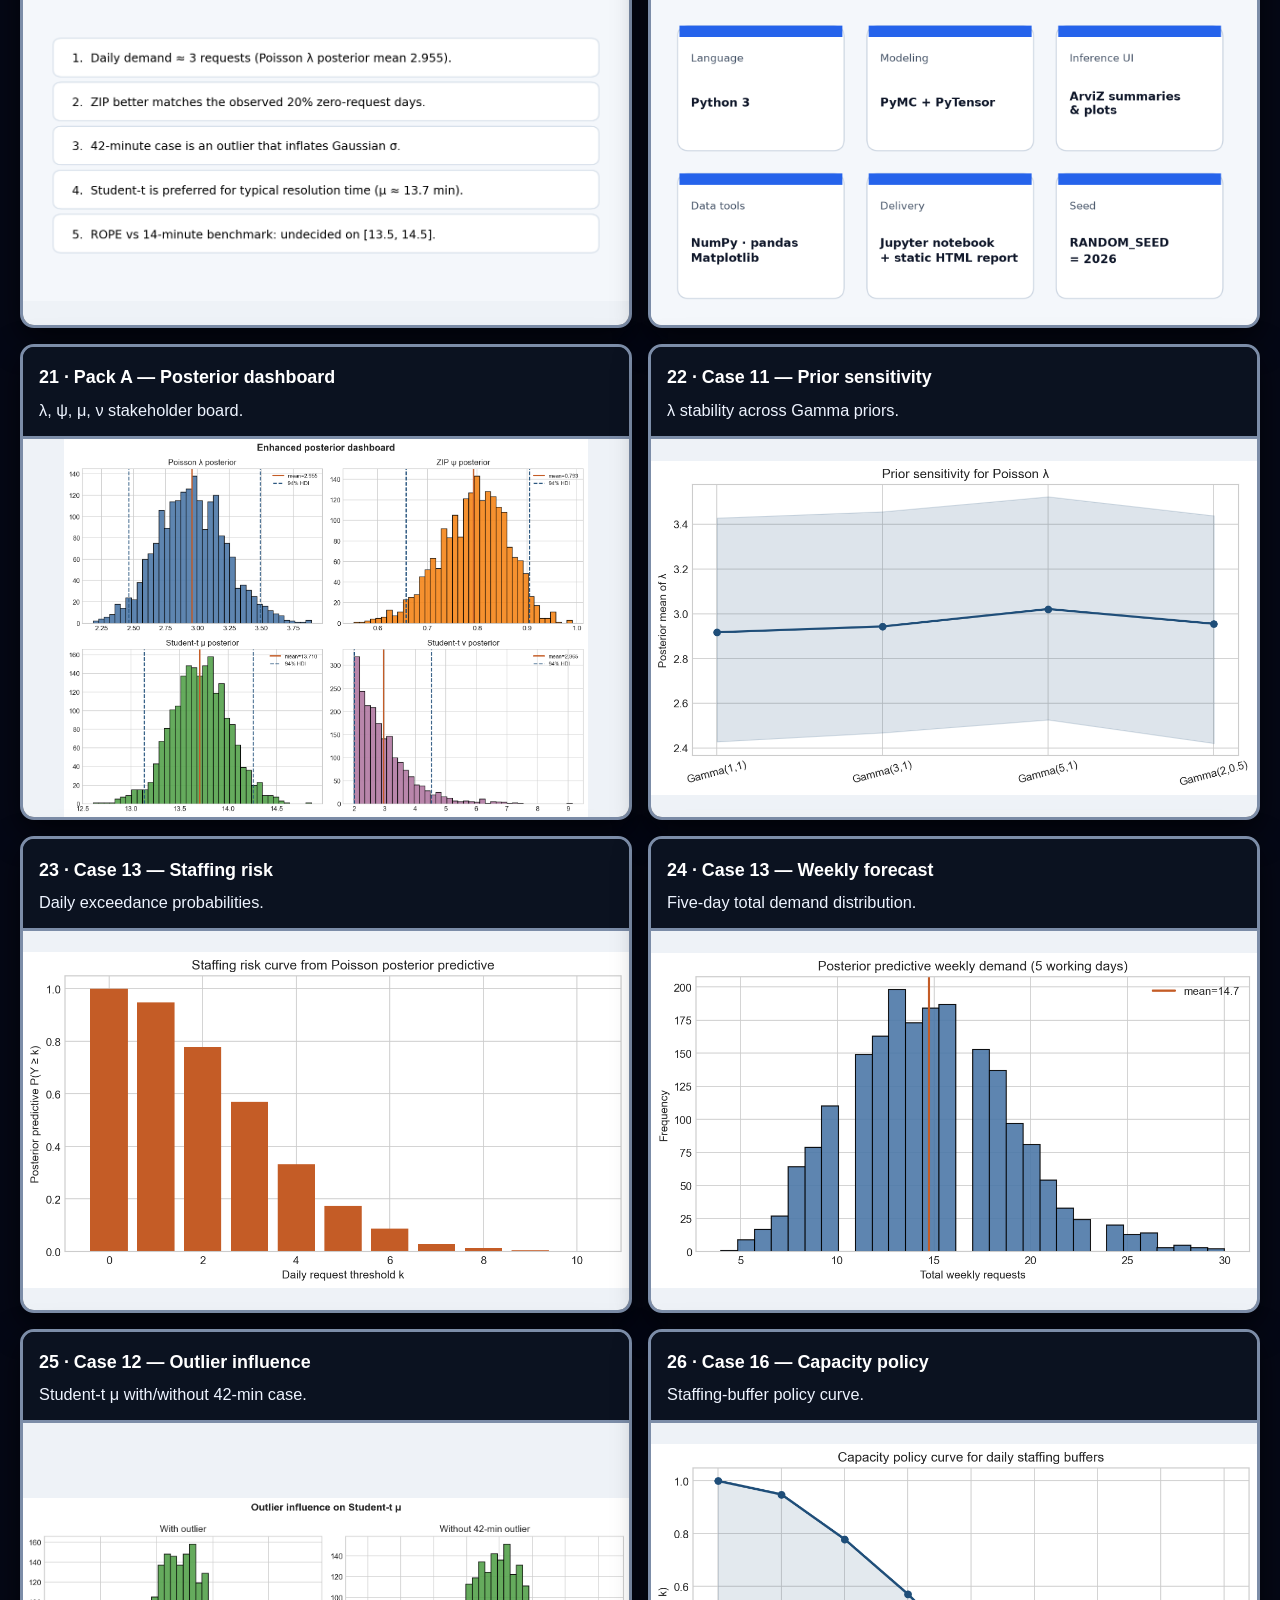
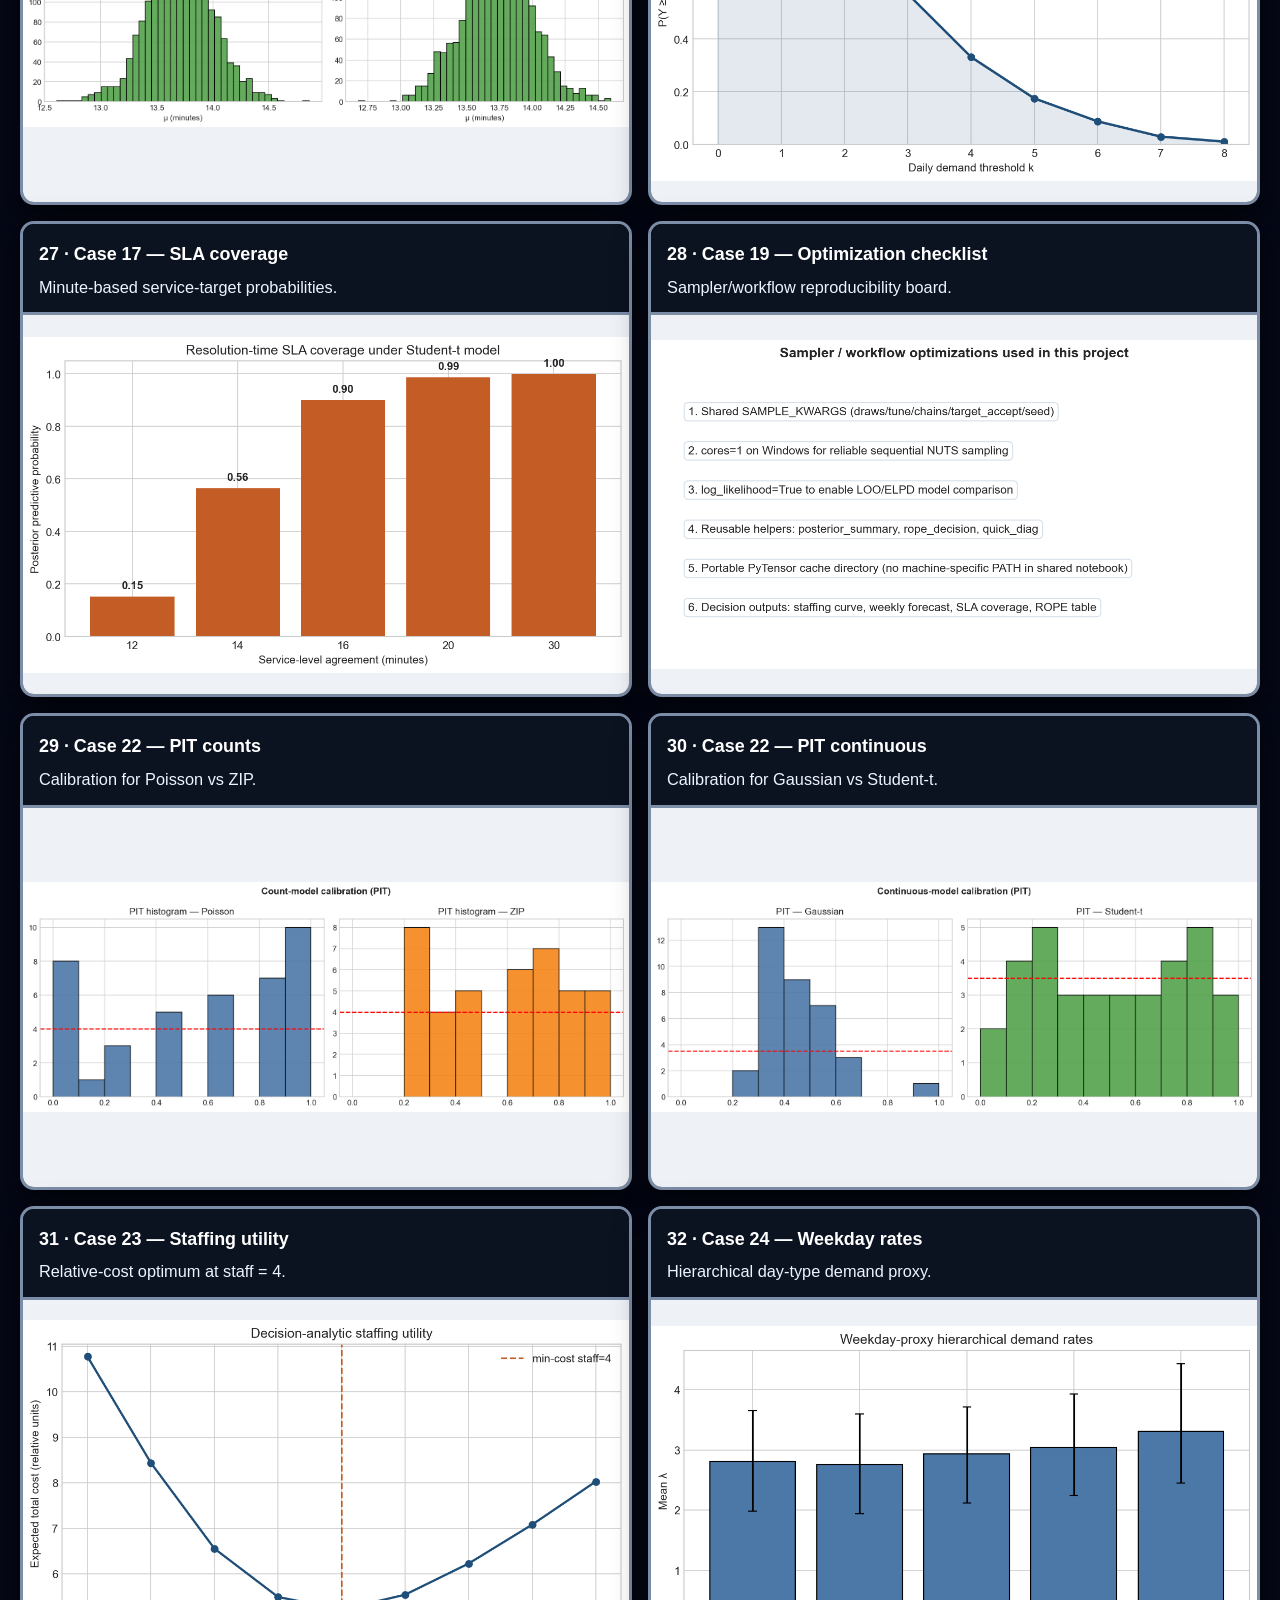
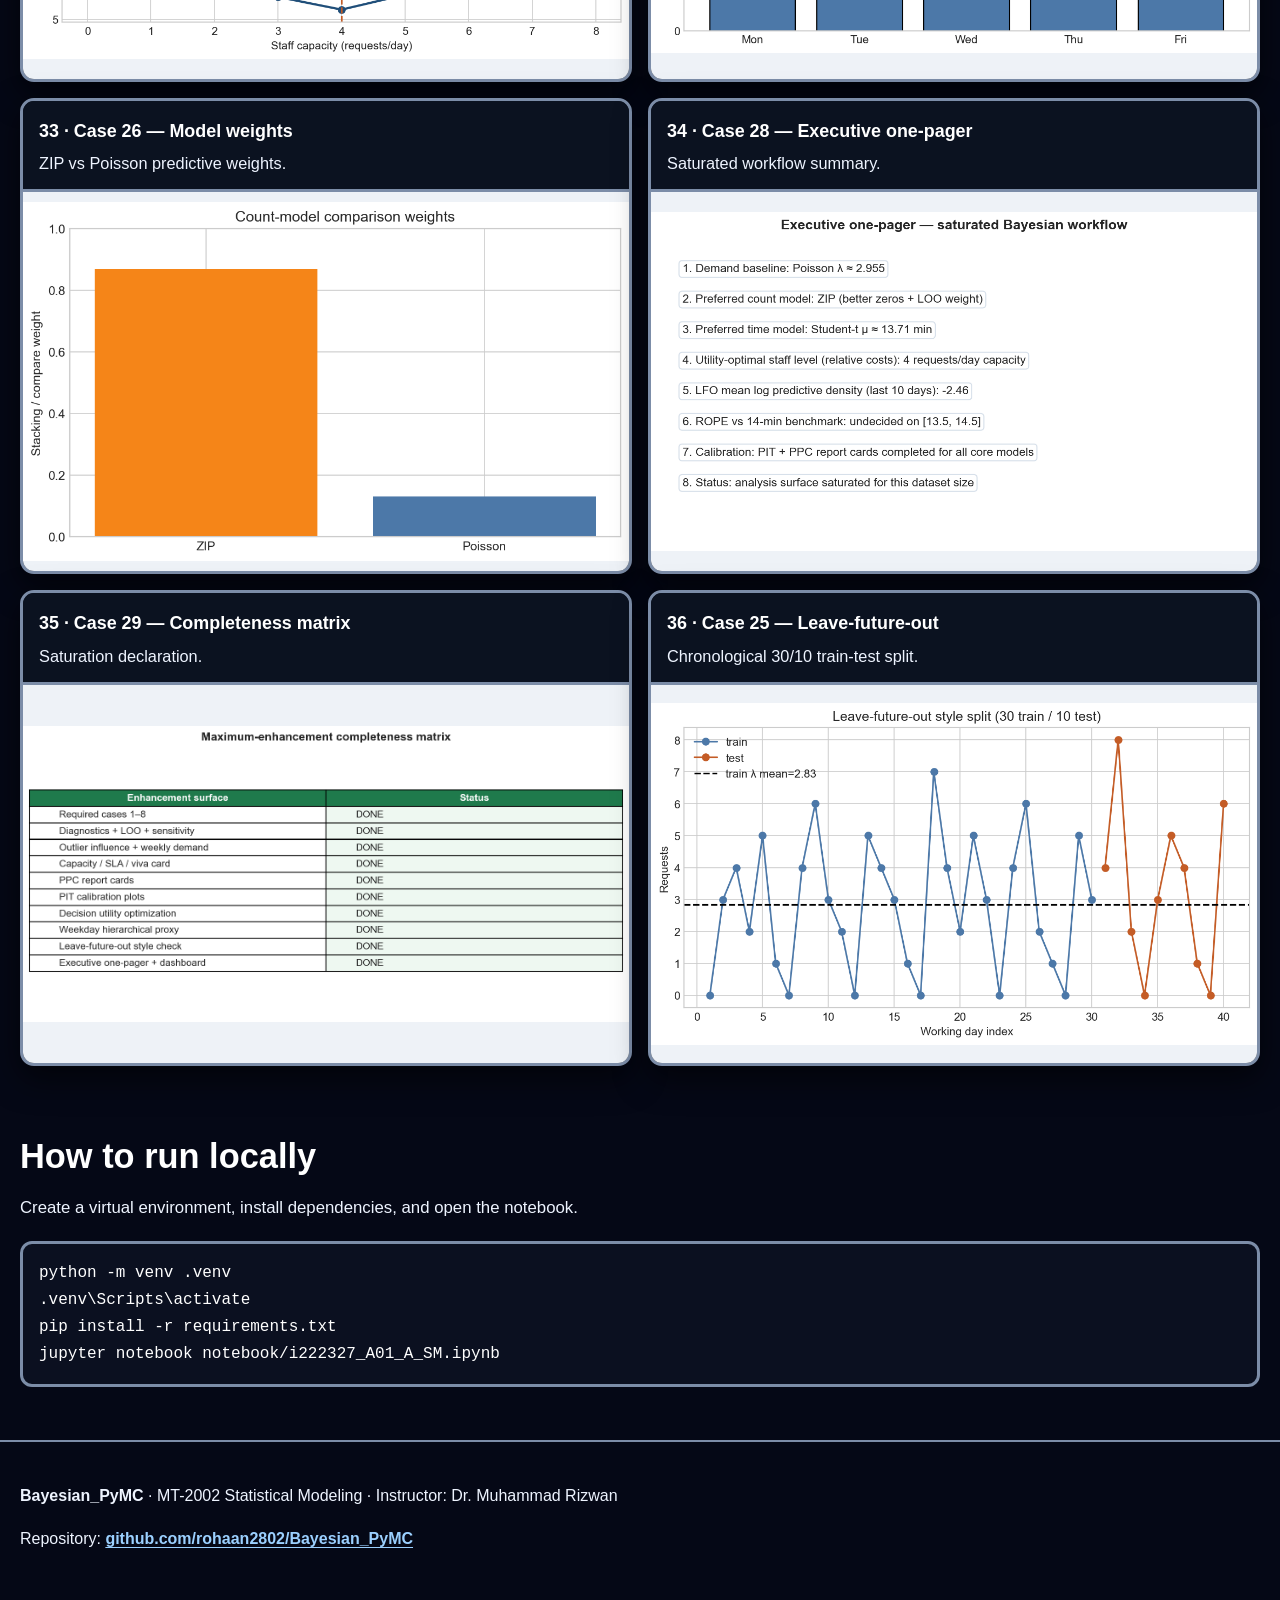
==== commit 763fdbfd: "Add a clearer back-to-top button" ====
--- a/index.html
+++ b/index.html
@@ -5,7 +5,7 @@
   <meta name="viewport" content="width=device-width, initial-scale=1">
   <title>Bayesian Campus Service Center Analysis | PyMC</title>
   <meta name="description" content="MT-2002 Assignment 1: Bayesian demand and resolution-time analysis for a campus service center using PyMC.">
-  <link rel="stylesheet" href="assets/css/theme.css?v=12">
+  <link rel="stylesheet" href="assets/css/theme.css?v=14">
 </head>
 <body>
   <header class="topbar">
@@ -264,6 +264,9 @@
       <p>Repository: <a href="https://github.com/rohaan2802/Bayesian_PyMC">github.com/rohaan2802/Bayesian_PyMC</a></p>
     </div>
   </footer>
-  <script src="assets/js/site.js?v=10"></script>
+  <button class="back-to-top" type="button" aria-label="Back to top" hidden>
+    <svg width="28" height="28" viewBox="0 0 24 24" fill="none" stroke="currentColor" stroke-width="3.5" stroke-linecap="round" stroke-linejoin="round" aria-hidden="true"><path d="M12 20V4m-7 7 7-7 7 7"/></svg>
+  </button>
+  <script src="assets/js/site.js?v=11"></script>
 </body>
 </html>
--- a/assets/css/theme.css
+++ b/assets/css/theme.css
@@ -615,3 +615,44 @@
     max-height: 680px;
   }
 }
+
+/* Uniform screenshot frames: every .shot image gets the same 16:10 frame
+   (full card width). object-fit: scale-down = shrink large images to fit
+   with nothing cropped, never upscale small ones (no blur). */
+.shot img,
+html[data-theme="dark"] .shot img {
+  display: block;
+  width: 100%;
+  height: auto;
+  max-width: 100%;
+  max-height: none;
+  aspect-ratio: 16 / 10;
+  object-fit: scale-down;
+  object-position: center;
+  background: var(--img-bg);
+}
+
+.back-to-top {
+  position: fixed;
+  right: max(1rem, env(safe-area-inset-right));
+  bottom: max(1rem, env(safe-area-inset-bottom));
+  z-index: 20;
+  display: grid;
+  place-items: center;
+  width: 52px;
+  height: 52px;
+  padding: 0;
+  border: 2px solid #fff;
+  border-radius: 14px;
+  background: #123e8a;
+  color: #fff;
+  box-shadow: 0 4px 18px #0005;
+  cursor: pointer;
+}
+.back-to-top[hidden] {
+  display: none;
+}
+.back-to-top:focus-visible {
+  outline: 3px solid #e69912;
+  outline-offset: 3px;
+}
